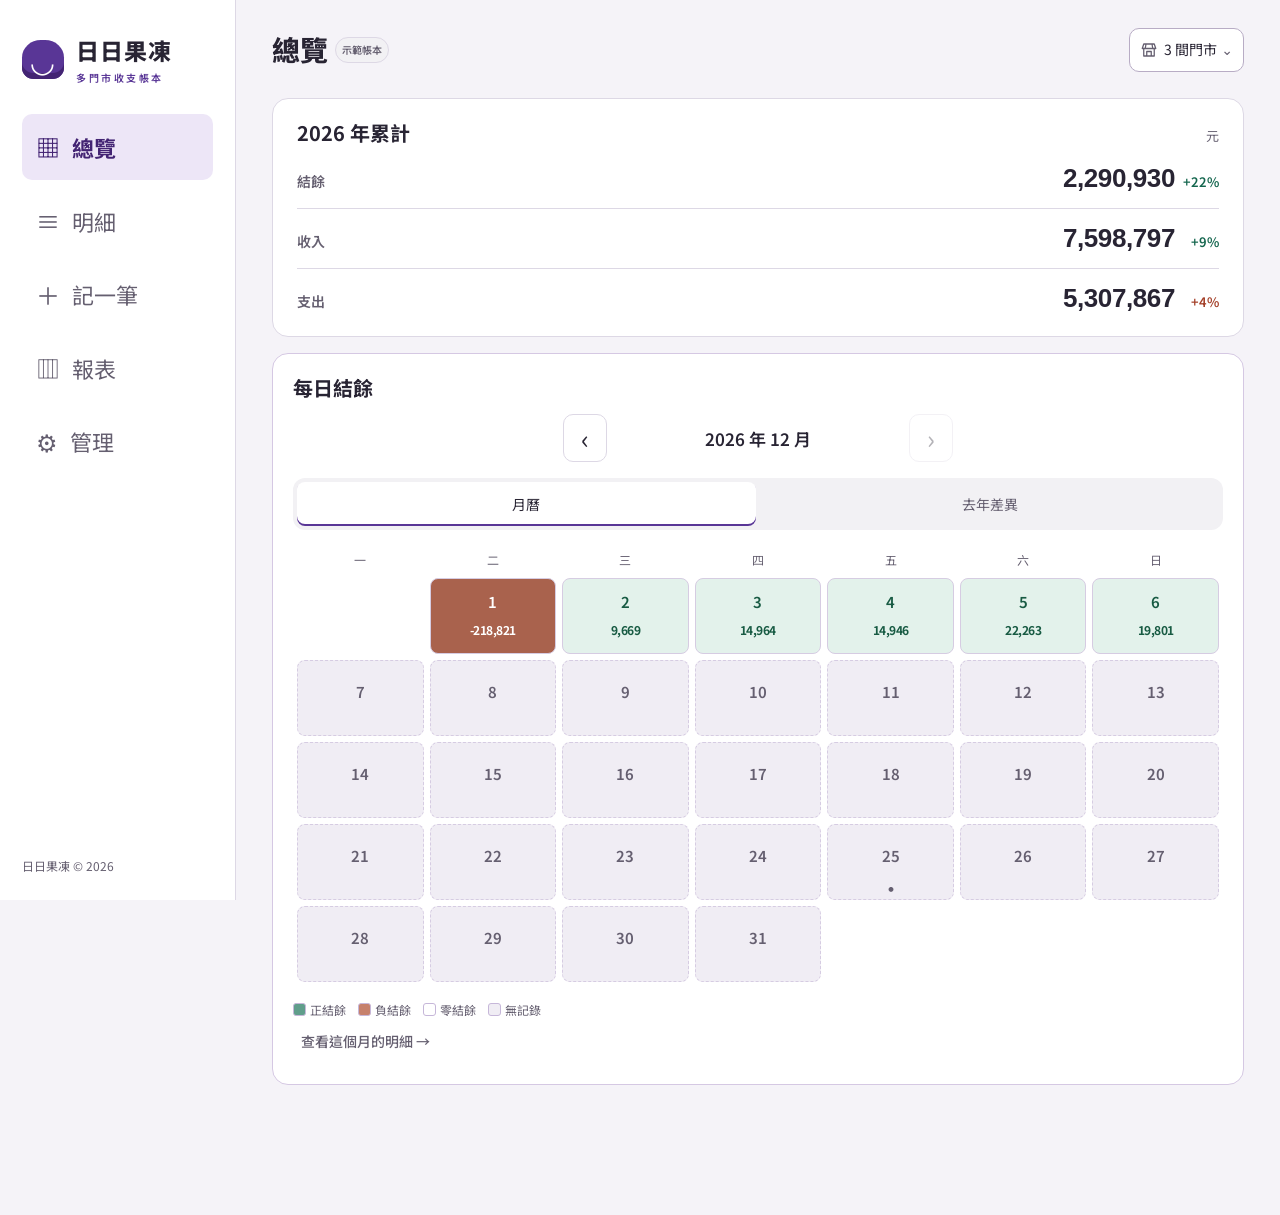
==== shop-ledger/index.html @ 4c071d2f "Deploy shop-ledger from 00a2753" ====
<!doctype html>
<html lang="zh-Hant">
<head>
  <meta charset="utf-8"><meta name="viewport" content="width=device-width,initial-scale=1,viewport-fit=cover">
  <meta name="color-scheme" content="only light">
  <meta name="theme-color" content="#f5f3f8"><meta name="referrer" content="no-referrer">
  <meta name="description" content="果凍店的每一天，都好好記下來。連接 Google 試算表，輕鬆管理營收與成本。">
  <link rel="manifest" href="./manifest.webmanifest">
  <link rel="apple-touch-icon" sizes="180x180" href="./icons/apple-touch-icon.png">
  <link rel="icon" type="image/png" sizes="192x192" href="./icons/icon-192.png">
  <meta name="mobile-web-app-capable" content="yes">
  <meta name="apple-mobile-web-app-capable" content="yes">
  <meta name="apple-mobile-web-app-title" content="日日果凍">
  <meta name="apple-mobile-web-app-status-bar-style" content="default">
  <link rel="stylesheet" href="pwa.css">
  <title>日日果凍 · 收支小帳本</title>
 <style id="initial-loading-style">
body.app-loading{overflow:hidden}
body.app-loading> :not(#initial-loading){pointer-events:none}
#initial-loading{position:fixed;inset:0;z-index:9999;display:grid;place-content:center;justify-items:center;gap:16px;padding:24px;background:rgb(40 36 51 / 22%);color:#282433;text-align:center;font:600 16px/1.6 system-ui,sans-serif;color-scheme:only light}
#initial-loading[hidden],#initial-loading [hidden]{display:none!important}
#loading-card{display:grid;justify-items:center;gap:14px;width:240px;max-width:calc(100vw - 48px);padding:24px;border:1px solid #ddd8e5;border-radius:18px;background:#fff;box-shadow:0 12px 36px #28243324;outline:none}
#initial-loading p{margin:0;max-width:22em}
#loading-spinner{width:40px;height:40px;border:4px solid #ddd8e5;border-top-color:#593696;border-radius:50%;animation:initial-loading-spin .8s linear infinite}
#loading-retry{display:grid;place-items:center;min-height:44px;padding:8px 24px;border:0;border-radius:12px;background:#593696;color:#fff;text-decoration:none;font:inherit}
#loading-retry:focus-visible{outline:3px solid #432473;outline-offset:4px}
@keyframes initial-loading-spin{to{transform:rotate(360deg)}}
@media(prefers-reduced-motion:reduce){#loading-spinner{animation:none}}
@media(forced-colors:active){#loading-spinner{border-color:GrayText;border-top-color:CanvasText}#loading-retry{border:1px solid ButtonText}}
</style>
<script id="initial-loading-bootstrap">
(() => {
  let finished = false, operation = false;
  const byId = id => document.getElementById(id);
  const lock = value => {
    document.body.classList.toggle('app-loading', value);
    document.querySelectorAll('[data-app-surface]').forEach(el => { el.inert = value; });
    if (value) byId('app-main').setAttribute('aria-busy', 'true');
    else byId('app-main').removeAttribute('aria-busy');
  };
  const fail = () => {
    if (finished) return;
    clearTimeout(timeout);
    byId('loading-spinner').hidden = true;
    byId('loading-message').textContent = '載入未完成，請檢查網路後重試。';
    byId('loading-retry').hidden = false;
    byId('loading-retry').focus({preventScroll:true});
  };
  const onError = event => {
    if (event.target?.id === 'app-script' || event instanceof ErrorEvent) fail();
  };
  const timeout = setTimeout(fail, 45000);
  window.addEventListener('error', onError, true);
  window.appLoading = {
    fail,
    ready() {
      finished = true;
      clearTimeout(timeout);
      window.removeEventListener('error', onError, true);
      lock(false);
      byId('initial-loading').hidden = true;
      document.querySelector('dialog[open]')?.querySelector('input,button')?.focus({preventScroll:true});
    },
    start(message) {
      // Initial sync already has its own overlay; it must remain until init completes.
      if (!finished) return () => {};
      if (operation) throw new Error('目前正在處理，請稍候。');
      operation = true;
      const previousFocus = document.activeElement;
      byId('loading-message').textContent = message;
      byId('loading-spinner').hidden = false;
      byId('loading-retry').hidden = true;
      byId('initial-loading').hidden = false;
      lock(true);
      byId('loading-card').focus({preventScroll:true});
      let ended = false;
      return () => {
        if (ended) return;
        ended = true;
        operation = false;
        byId('initial-loading').hidden = true;
        lock(false);
        if (previousFocus?.isConnected && !previousFocus.disabled) previousFocus.focus({preventScroll:true});
      };
    }
  };
})();
</script>
 <link rel="stylesheet" href="style.css"><link rel="stylesheet" href="mobile-app.css"><link rel="stylesheet" href="mobile-reports.css"><link rel="stylesheet" href="compact-reports.css"><script id="app-script" type="module" src="app.js"></script>
<link rel="stylesheet" href="chart-design.css"><link rel="stylesheet" href="store-picker.css"><link rel="stylesheet" href="management.css"><link rel="stylesheet" href="transactions.css"></head>
<body class="app-loading"><div id="initial-loading"><div id="loading-card" role="status" aria-live="polite" tabindex="-1"><span id="loading-spinner" aria-hidden="true"></span><p id="loading-message">正在載入帳本…</p><button type="button" id="loading-retry" onclick="location.reload()" hidden>重新載入</button><noscript><style>#loading-spinner,#loading-message{display:none}</style><p>請啟用 JavaScript 後重新載入。</p></noscript></div></div><aside class="sidebar" data-app-surface inert><a class="brand" href="#overview"><span class="jelly-logo" aria-hidden="true">◡</span><span>日日果凍<small>多門市收支帳本</small></span></a><nav aria-label="主要導覽"><a href="#overview" ><span aria-hidden="true">▦</span><span>總覽</span></a><a href="#transactions" ><span aria-hidden="true">≡</span><span>明細</span></a><a href="#entry-panel" class="entry-link"><span aria-hidden="true">＋</span><span>記一筆</span></a><a href="#annual" ><span aria-hidden="true">▥</span><span>報表</span></a><a href="#management" ><span aria-hidden="true">⚙</span><span>管理</span></a></nav><div class="sidebar-bottom">日日果凍 © <span id="year"></span></div></aside><div class="page" data-app-surface inert><header class="app-header"><div><h1 id="page-title" tabindex="-1">總覽</h1></div><div id="overview-store-slot" hidden></div><span id="mode-badge" class="badge" role="status" aria-live="polite">示範模式</span></header><main id="app-main" aria-busy="true"><div id="scope-anchor" hidden></div><section class="scope-panel" id="scope-panel"><div class="controls"><span id="store-picker-anchor" hidden></span><div class="store-picker-field"><span class="scope-field-label">查看門市</span><button type="button" id="store-scope" aria-label="查看門市" aria-haspopup="dialog" aria-controls="store-scope-dialog" aria-expanded="false">選擇門市</button></div><label><span class="scope-field-label">統計期間</span><select id="range-preset" aria-label="統計期間"><option value="today">今日</option><option value="week">近 7 天</option><option value="month" selected>本月</option><option value="year">今年</option><option value="custom">自訂日期</option></select></label></div><details id="range-details"><summary id="range-context"></summary><div class="controls"><label>開始日<input type="date" id="range-start"></label><label>結束日<input type="date" id="range-end"></label><button type="button" id="range-apply" class="button small">套用日期</button></div></details><p id="compact-range-context" class="compact-range-context" hidden></p><p id="scope-period-context" class="scope-period-context" hidden></p><p id="range-error" class="form-error" role="alert" hidden></p></section><p id="app-status" class="app-status" role="status"></p><section id="overview" data-page><section class="stats overview-summary" aria-labelledby="overview-year-title"><header class="overview-summary-heading"><h2 id="overview-year-title">今年累計</h2><span>元</span></header><article class="stat-card balance"><div class="stat-label">結餘</div><div class="overview-value-row"><div class="stat-value" id="balance-value">0</div><span id="balance-change" class="comparison-change neutral">—</span></div></article><article class="stat-card income"><div class="stat-label">收入</div><div class="overview-value-row"><div class="stat-value" id="income-value">0</div><span id="income-change" class="comparison-change neutral">—</span></div></article><article class="stat-card expense"><div class="stat-label">支出</div><div class="overview-value-row"><div class="stat-value" id="expense-value">0</div><span id="expense-change" class="comparison-change neutral">—</span></div></article></section><section id="calendar-panel" class="panel" aria-labelledby="calendar-title"><div class="calendar-heading"><h2 id="calendar-title">每日結餘</h2><button type="button" id="calendar-today" class="text-button" hidden>回本月</button></div><div class="calendar-month-nav" role="group" aria-label="切換月份"><button type="button" id="calendar-prev" aria-label="上一個月">‹</button><strong id="calendar-month" aria-live="polite"></strong><button type="button" id="calendar-next" aria-label="下一個月">›</button></div><div class="segmented" id="calendar-view"><button type="button" data-calendar="calendar" aria-pressed="true">月曆</button><button type="button" data-calendar="comparison" aria-pressed="false">去年差異</button></div><div class="calendar-scroll" tabindex="0" role="region" aria-label="每日結餘月曆"><div class="calendar-weekdays" aria-hidden="true"><span>一</span><span>二</span><span>三</span><span>四</span><span>五</span><span>六</span><span>日</span></div><div id="revenue-calendar" class="revenue-calendar" aria-label="每日結餘日曆"></div></div><div id="calendar-balance-legend" class="heatmap-legend balance-legend" aria-label="結餘顏色說明"><span><i class="balance-positive-3"></i>正結餘</span><span><i class="balance-negative-3"></i>負結餘</span><span><i class="balance-zero"></i>零結餘</span><span><i class="balance-missing"></i>無記錄</span></div><div id="calendar-comparison-legend" class="calendar-comparison-legend" hidden><span>結餘差額（元）</span><span class="comparison-change favorable">＋增加</span><span class="comparison-change unfavorable">−減少</span><span>0 持平</span></div><p id="calendar-availability" class="muted" hidden></p><div id="revenue-day-detail" class="revenue-day-detail" aria-live="polite"></div><button id="calendar-records" type="button" class="text-button">查看這個月的明細 →</button></section></section><section id="transactions" data-page hidden><section class="panel transactions-panel"><h2 class="sr-only">收支明細 <span id="row-count" class="count-badge">0</span></h2><div class="filters"><label><span class="sr-only">篩選分類</span><select id="filter-category" aria-label="篩選分類"></select></label><select id="filter-type" aria-label="篩選收支類型"><option value="all">全部類型</option><option value="income">收入</option><option value="expense">支出</option></select><label class="search-box"><span aria-hidden="true">⌕</span><input id="filter-search" placeholder="搜尋門市、分類、備註" aria-label="搜尋門市、分類、備註"></label><button type="button" id="clear-filters" class="text-button" aria-label="清除明細篩選" hidden>清除</button></div><div id="records-start"></div><div class="table-footer"><span id="table-summary"></span><div class="pagination"><button id="prev-page" aria-label="上一頁">←</button><span id="page-label">1 / 1</span><button id="next-page" aria-label="下一頁">→</button></div></div><div class="table-scroll"><table aria-label="收支明細"><thead><tr><th scope="col">日期 / 門市</th><th scope="col">分類 / 備註</th><th scope="col">類型</th><th scope="col" class="amount-cell">金額</th><th scope="col"><span class="sr-only">操作</span></th></tr></thead><tbody id="records-body"></tbody></table></div></section></section><section id="entry-panel" data-page hidden><section class="panel entry-panel"><div class="panel-heading"><div><h2 id="entry-title">記下一筆 <span class="purple-text">＋</span></h2></div></div><form id="entry-form"><div class="entry-type" aria-label="收支類型"><button type="button" data-type="income" class="selected"><span class="entry-type-icon" aria-hidden="true">↙</span> 收入</button><button type="button" data-type="expense"><span class="entry-type-icon" aria-hidden="true">↗</span> 支出</button></div><label class="field">金額 <span class="required">*</span><div class="amount-input"><span>NT$</span><input type="number" id="entry-amount" min="0.01" max="999999999" step="0.01" inputmode="decimal" placeholder="0" required></div></label><label class="field store-field">門市 <span class="required">*</span><select id="entry-store" required></select><a href="#management" class="inline-link">管理門市</a></label><label class="field">日期<input type="date" id="entry-date" aria-describedby="entry-date-note" required><small id="entry-date-note" hidden></small></label><label class="field">分類<select id="entry-category" required></select></label><label class="field">備註 <small>選填</small><textarea id="entry-note" maxlength="300" placeholder="收款方式、採購內容" rows="2"></textarea></label><p id="save-error" class="form-error" role="alert" hidden></p><button type="submit" class="button save-button" id="save-button">儲存記錄</button><button type="button" id="cancel-edit" class="text-button cancel-edit" hidden>取消修改</button><p class="save-hint" id="save-hint">示範模式 · 僅儲存在此瀏覽器</p></form></section></section><section id="annual" data-page hidden>
<section id="report-menu" aria-labelledby="report-menu-title">
<h2 id="report-menu-title" class="sr-only" tabindex="-1">選擇報表</h2>

<div id="report-picker" class="report-picker">
<button type="button" data-report-view="rhythm"><span class="report-menu-icon" aria-hidden="true">▥</span><span><strong>收支統計</strong><small>比較每月收入、支出與結餘</small></span><span aria-hidden="true">→</span></button>
<button type="button" data-report-view="stores"><span class="report-menu-icon" aria-hidden="true">⌂</span><span><strong>門市比較</strong><small>各店收入、支出與結餘，一起看</small></span><span aria-hidden="true">→</span></button>
<button type="button" data-report-view="categories"><span class="report-menu-icon" aria-hidden="true">◔</span><span><strong>分類分析</strong><small>各分類金額與占比</small></span><span aria-hidden="true">→</span></button>
</div><a class="report-calendar-link" href="#overview">查看每日結餘月曆 <span aria-hidden="true">→</span></a>
</section>
<div id="report-workspace" hidden>
<header class="report-detail-header"><button type="button" id="report-back" class="text-button" aria-label="回到所有報表">← 所有報表</button><h2 id="report-title" class="sr-only" tabindex="-1">收支統計</h2></header>
<div id="monthly-quick-filters" class="monthly-quick-filters" role="group" aria-label="門市與統計年份" hidden></div>
<div id="annual-quick-filters" class="monthly-quick-filters annual-quick-filters" role="group" aria-label="報表篩選" hidden></div>
<details id="report-filters" class="report-filters"><summary><span>查看範圍<strong id="report-filter-label"></strong></span><span class="filter-adjust">調整⌄</span></summary><div id="report-filter-slot"></div><div id="monthly-year-settings" class="controls" hidden><label><span class="scope-field-label">統計年份</span><select id="monthly-year" aria-label="統計年份"></select></label></div><p id="report-store-note" class="report-help" hidden>門市比較沿用勾選範圍；預設不選取排除門市。</p></details>
<section class="panel reports-panel">
<p id="report-context" class="sr-only" aria-live="polite"></p>
<section id="report-rhythm" aria-labelledby="report-title"><div class="report-inner"><div id="total-view" class="segmented"><button type="button" data-chart-mode="amount" aria-pressed="true">金額走勢</button><button type="button" data-chart-mode="yoy" aria-pressed="false">近三年</button></div><div id="total-monthly"><p id="monthly-period-note" class="sr-only"></p><div id="monthly-chart"></div></div></div></section>
<section id="report-years" aria-labelledby="comparison-title" hidden><h3 id="comparison-title" class="report-section-title">期間對照</h3><div id="period-comparison"><p id="period-custom-notice" class="period-custom-notice" hidden></p><div id="period-chart"></div></div></section>
<section id="report-categories" aria-labelledby="report-title" hidden><div class="report-inner"><div id="category-view" class="segmented"><button type="button" data-category-view="current" aria-pressed="true">本期分類</button><button type="button" data-category-view="yoy" aria-pressed="false">與去年同期</button></div><p id="category-comparison-notice" class="period-custom-notice" hidden></p><div id="category-overview" class="category-overview"></div></div></section>
<section id="report-stores" aria-labelledby="report-title" hidden><div class="segmented" id="store-view"><button type="button" data-store-view="current" aria-pressed="false">本期收支</button><button type="button" data-store-view="yoy" aria-pressed="true">與去年同期</button></div><div id="store-period-comparison"></div><div id="store-comparison"><div id="store-ranking"></div></div></section>
</section></div></section>
<section id="management" data-page hidden>
<section class="panel management-panel"><div class="panel-heading"><h2 class="sr-only">門市與分類</h2></div><p id="catalog-status" class="report-help"></p><div class="catalog-toolbar"><div class="segmented" id="management-tabs"><button data-manage="stores" type="button" aria-pressed="true">門市</button><button data-manage="categories" type="button" aria-pressed="false">分類</button></div></div><form id="catalog-add" class="controls"><label id="catalog-type-field" hidden>類型<select id="catalog-type"><option value="expense">支出</option><option value="income">收入</option></select></label><label>名稱<input id="catalog-name" maxlength="40" required placeholder="例如：台南店"></label><button class="button small" id="catalog-add-button">新增門市</button></form><p id="catalog-error" class="form-error" role="alert" hidden></p><div id="catalog-list"></div></section><section class="panel management-panel sync-panel" aria-labelledby="sync-title">
<h2 id="sync-title">帳本與同步</h2><p id="sync-label"></p><p id="refresh-error" class="form-error" role="alert" hidden></p>
<div class="sync-actions"><button id="refresh-button" class="button" aria-label="重新整理帳本">重新整理</button><button class="button secondary settings-trigger" aria-label="試算表連接設定">連接設定</button></div>
<div class="sync-tools"><a id="sheet-link" class="sync-tool" target="_blank" rel="noopener noreferrer" hidden><span>開啟 Google 試算表</span><span aria-hidden="true">↗</span></a><button id="pwa-install" type="button" class="sync-tool pwa-install">加入手機主畫面</button></div>
</section></section></main></div><dialog id="store-scope-dialog" data-app-surface inert aria-labelledby="store-scope-title"><header class="store-picker-heading"><h2 id="store-scope-title">查看門市</h2><button type="button" class="store-picker-close" id="store-scope-cancel" autofocus>取消</button></header><div class="store-picker-tools"><button type="button" id="store-scope-all">全選</button><button type="button" id="store-scope-default">恢復預設</button></div><div id="store-scope-list" role="group" aria-label="勾選要合併查看的門市"></div><footer class="store-picker-footer"><p id="store-scope-error" role="status" hidden>請至少選擇一項。</p><button type="button" id="store-scope-apply">套用</button></footer></dialog><dialog id="pwa-dialog" aria-labelledby="pwa-title" aria-describedby="pwa-status"><h2 id="pwa-title">加入手機主畫面</h2><p id="pwa-status" class="muted"></p><form method="dialog" class="dialog-buttons"><button id="pwa-close" class="button" autofocus>知道了</button></form></dialog>
<dialog id="settings-dialog" data-app-surface inert><div class="dialog-heading"><div><h2>連接你的 Google 試算表</h2></div><button class="icon-button" id="close-settings" aria-label="關閉設定">×</button></div><form id="settings-form"><details class="pwa-import"><summary>已有記帳分享連結？</summary><label class="field" for="settings-share-link">貼上原記帳分享連結<textarea id="settings-share-link" rows="3" autocomplete="off" autocapitalize="off" spellcheck="false" placeholder="https://…/?sheet=…&amp;api=…"></textarea></label><button type="button" id="settings-import-link" class="button secondary">帶入連接設定</button><p class="muted">帶入後按「連接並載入帳本」。連結只在此裝置解析。</p></details><label class="field">① 貼上試算表網址或 ID<input id="settings-sheet" placeholder="https://docs.google.com/spreadsheets/d/…/edit" required autocomplete="off"></label><details class="setup-guide"><summary>第一次使用？展開 3 步驟設定教學</summary><ol><li>先填上方試算表網址，按「下載連接程式」。程式會綁定這一份表格，並產生專用連接密碼。<button type="button" id="download-script" class="button secondary small">↓ 下載連接程式 Code.gs</button></li><li>在試算表開啟「擴充功能 → Apps Script」，用下載的程式取代原有內容並儲存。程式只讀近三年「收支明細_YYYY」分頁（例如收支明細_2026），每頁八欄：記錄ID、日期、類型、分類、金額、備註、更新時間、門市。舊帳請自行整理；不讀取或搬移原「收支明細」。載入帳本時會自動建立缺少的近三年年度空表，已有不同欄位時停止操作以保護資料。</li><li>按「部署 → 新增部署 → 網頁應用程式」。執行身分選「我」，誰可以存取選「所有人」，由擁有者完成一次授權，再把結尾為 <code>/exec</code> 的網址貼到下方。</li></ol><p>不需把整份試算表公開。持有網站連接設定的人可讀寫帳本，請只分享給可信任的人。若帳號無法選擇「所有人」，需由 Workspace 管理員允許匿名部署。</p></details><label class="field">② Apps Script 部署 ID 或網址<input id="settings-api" type="text" placeholder="AKfy… 或完整的 /exec 部署網址" required autocomplete="off" spellcheck="false" autocapitalize="off"></label><label class="field">③ 連接密碼<div class="password-row"><input id="settings-key" type="password" placeholder="下載連接程式時會自動填入" required autocomplete="off"><button type="button" class="text-button" id="toggle-key">顯示</button></div><small>連接密碼保存在此瀏覽器，分享連結時放於 # 後方。</small></label><p id="settings-error" class="form-error" role="alert" hidden></p><div class="dialog-buttons"><button type="button" id="demo-button" class="button secondary">使用示範帳本</button><button type="submit" id="connect-button" class="button">連接並載入帳本 →</button></div><div id="connected-tools" hidden><button type="button" id="copy-link" class="button secondary">複製記帳分享連結</button><p class="muted">新裝置開啟即可連接。持有連結的人可讀寫帳本，請只分享給可信任的人。</p><p id="share-local-note" class="muted" hidden>目前使用本機網址，其他裝置無法開啟。請在已部署的公開網站連接帳本，再複製分享連結。</p><div id="share-result" hidden><p id="share-status" class="muted" role="status"></p><label class="field" for="share-url">記帳分享網址<textarea id="share-url" rows="3" readonly spellcheck="false" autocomplete="off" autocapitalize="off" aria-describedby="share-status"></textarea></label></div></div></form></dialog>
<dialog id="delete-dialog" data-app-surface inert><h2>刪除這筆記錄？</h2><p id="delete-description"></p><p class="muted">刪除後會更新帳本與統計，這個動作無法復原。</p><p id="delete-error" class="form-error" role="alert" hidden></p><div class="dialog-buttons"><button id="cancel-delete" class="button secondary">保留記錄</button><button id="confirm-delete" class="button danger">確認刪除</button></div></dialog>
<dialog id="catalog-dialog" data-app-surface inert><h2>修改名稱</h2><form id="catalog-edit-form"><label class="field">名稱<input id="catalog-edit-name" required maxlength="40"></label><p class="report-help">歷史帳目會顯示新名稱，原始記錄仍保留。</p><p id="catalog-edit-error" class="form-error" role="alert" hidden></p><div class="dialog-buttons"><button type="button" id="catalog-edit-cancel" class="button secondary">取消</button><button id="catalog-edit-save" class="button">儲存名稱</button></div></form></dialog><nav data-app-surface inert class="mobile-nav" aria-label="手機主要導覽"><a href="#overview" ><span aria-hidden="true">▦</span><span>總覽</span></a><a href="#transactions" ><span aria-hidden="true">≡</span><span>明細</span></a><a href="#entry-panel" class="entry-link"><span aria-hidden="true">＋</span><span>記一筆</span></a><a href="#annual" ><span aria-hidden="true">▥</span><span>報表</span></a><a href="#management" ><span aria-hidden="true">⚙</span><span>管理</span></a></nav><div id="toast" class="toast" role="status" hidden></div></body></html>
---- shop-ledger/pwa.css ----
/* A single secondary action; browser-specific help appears only after a click. */
.pwa-install{margin-top:12px;min-height:48px;max-width:100%;white-space:normal}
#pwa-dialog{max-width:420px}
#pwa-dialog h2{font-size:21px;margin:0 0 12px}
#pwa-dialog .dialog-buttons{justify-content:flex-end;margin-top:20px}
.pwa-import{margin-bottom:18px}
.pwa-import summary{min-height:44px;align-content:center;cursor:pointer;color:var(--purple-dark)}
.pwa-import textarea{width:100%;min-height:96px;font-size:16px;overflow-wrap:anywhere}
@media(display-mode:standalone){.app-header{padding-top:calc(20px + env(safe-area-inset-top))}#app-main{padding-bottom:calc(110px + env(safe-area-inset-bottom))}.save-button{bottom:calc(92px + env(safe-area-inset-bottom))}}
---- shop-ledger/style.css ----
@import url('https://fonts.googleapis.com/css2?family=Noto+Sans+TC:wght@400;500;600;700;800&display=swap');

:root{color-scheme:only light;--purple:#593696;--purple-dark:#432473;--ink:#282433;--muted:#655f70;--line:#ddd8e5;--green:#14664e;--peach:#a44029;--background:#f4f2f7;--radius:20px}
*{box-sizing:border-box}html{scroll-behavior:smooth;scroll-padding-top:24px}
body{margin:0;background:var(--background);color:var(--ink);font:16px/1.65 'Noto Sans TC',system-ui,sans-serif;-webkit-text-size-adjust:100%}
button,input,select,textarea{font:inherit}button,a,input,select,textarea{-webkit-tap-highlight-color:transparent}button,a{touch-action:manipulation}button{cursor:pointer;transition:background .18s}button:disabled{cursor:default;opacity:.55}a{color:inherit;text-decoration:none}
button:focus-visible,a:focus-visible,summary:focus-visible{outline:3px solid var(--purple);outline-offset:4px}input:focus,select:focus,textarea:focus{outline:2px solid var(--purple);outline-offset:2px}
button svg,a svg{width:22px;height:22px;flex-shrink:0}button,.button,.text-button,.icon-button,.row-action{min-height:44px}[hidden]{display:none!important}
.sr-only{position:absolute;width:1px;height:1px;overflow:hidden;clip:rect(0,0,0,0);white-space:nowrap}

/* Desktop navigation, with the same destinations in the mobile bottom bar. */
.sidebar{position:fixed;width:236px;inset:0 auto 0 0;background:#fff;border-right:1px solid var(--line);padding:32px 22px 24px;display:flex;flex-direction:column;z-index:10}
.brand{display:flex;align-items:center;gap:12px;font-size:23px;font-weight:800;letter-spacing:1px}.brand small{display:block;font-size:10px;letter-spacing:2.5px;color:var(--purple);font-weight:600}
.jelly-logo{background:var(--purple);color:#fff;border-radius:45% 45% 28% 28%;width:42px;height:39px;display:grid;place-items:center;font-size:29px;line-height:1;box-shadow:inset 0 -6px 0 #432473}
.shop-label{display:flex;align-items:center;gap:10px;background:#f6f3fa;border-radius:12px;padding:14px 10px;margin-top:32px;font-size:14px;font-weight:600}.shop-label small{display:block;font-size:12px;font-weight:400;color:var(--muted)}
.shop-avatar{display:grid;place-items:center;border-radius:10px;background:#e8dff4;color:var(--purple);width:36px;height:38px;flex-shrink:0}.nav-label{font-size:12px;color:var(--muted);margin:28px 12px 12px;letter-spacing:2px}
.sidebar nav{display:grid;gap:8px}.sidebar nav a,.sidebar nav button{display:flex;align-items:center;gap:12px;padding:13px 14px;font-size:15px;color:var(--muted);border:0;background:none;text-align:left;border-radius:10px}.sidebar nav span{display:flex;font-size:22px}
.sidebar nav .active{background:#ede6f7;color:var(--purple-dark);font-weight:700}.sidebar nav a:hover,.sidebar nav button:hover{background:#f0ebf7}
.sidebar-note{background:#f4f0e6;margin:36px 0 24px;padding:20px 16px;border-radius:14px;color:#68583d}.sidebar-note p{font-size:16px;margin:10px 0}.sidebar-note small{font-size:12px}.note-flower{font-size:32px;color:#8c6b32;line-height:1}
.sidebar-bottom{margin-top:auto;color:var(--muted);font-size:12px}.sidebar-bottom small{display:block;margin:10px 0 0 14px;font-size:11px}.live-dot{display:inline-block;width:7px;height:7px;background:var(--green);border-radius:50%;margin-right:7px;flex-shrink:0}
.page{margin-left:236px}.topbar{min-height:72px;background:#fff;border-bottom:1px solid var(--line);padding:12px 36px;display:flex;align-items:center;justify-content:space-between;gap:12px;font-size:14px;color:var(--muted)}.topbar strong{font-weight:600;color:var(--ink)}.breadcrumb{margin:0 12px}
.top-actions{display:flex;gap:14px;align-items:center}.badge{background:#fff2d8;color:#755015;border:1px solid #dcc28d;border-radius:20px;padding:4px 12px;font-size:12px;font-weight:600;white-space:nowrap}.badge.connected{background:#e9f5ee;color:var(--green);border-color:#a8c9b7}
.icon-button{display:grid;place-items:center;min-width:44px;background:none;border:0;border-radius:10px;font-size:26px;color:var(--muted);line-height:1;padding:8px}.icon-button:hover{background:#eee8f6}.profile{display:grid;place-items:center;width:34px;height:34px;background:#e9e1f3;border-radius:50%;color:var(--purple);font-size:14px;font-weight:600}
main{max-width:1530px;padding:32px 36px 0;margin:auto}.page-heading{display:flex;justify-content:space-between;align-items:center;gap:20px;margin-bottom:26px}.eyebrow{font-size:11px;font-weight:700;letter-spacing:2px;color:var(--purple);margin:0 0 8px}
h1{font-size:clamp(25px,2.4vw,32px);letter-spacing:-.5px;margin:0 0 6px;line-height:1.4;font-weight:800}.heading-spark{color:#977030;font-size:29px;margin-left:5px}.subheading{font-size:15px;color:var(--muted);margin:0}.today-pill{display:flex;gap:8px;align-items:center;font-size:14px;color:var(--muted);white-space:nowrap}
.connection-banner{display:flex;gap:14px;align-items:center;border:1px solid #d4c6e7;background:#eee7f8;border-radius:14px;padding:16px 20px;margin-bottom:28px}.banner-icon{display:grid;place-items:center;width:38px;height:38px;color:var(--purple);background:#e0d3f1;border-radius:12px;flex-shrink:0;font-size:24px}
.connection-banner strong{font-size:15px;font-weight:700;color:var(--purple-dark)}.connection-banner p{font-size:13px;color:#5c4b71;margin:4px 0 0}.connection-banner .button{margin-left:auto;white-space:nowrap;flex-shrink:0}
.button{background:var(--purple);color:#fff;border:1px solid transparent;border-radius:12px;font-size:16px;font-weight:600;padding:12px 20px;display:inline-flex;align-items:center;justify-content:center;gap:10px}.button:hover{background:var(--purple-dark)}.button.small{font-size:14px;padding:9px 14px}.button.secondary{background:#fff;border-color:#b5a6c9;color:var(--purple-dark)}.button.secondary:hover{background:#f0ebf7}
.section-heading{display:flex;justify-content:space-between;align-items:center;gap:12px;margin-bottom:16px}h2{font-size:19px;font-weight:700;margin:0;line-height:1.5}.section-caption{font-size:13px;color:var(--muted);font-weight:400;margin-left:12px}
.period-toggle{display:flex;border:1px solid #cdc4d9;border-radius:12px;padding:3px;background:#e9e4ef;gap:3px}.period-toggle button{border:0;background:none;color:#62556f;padding:7px 17px;border-radius:8px;font-size:14px;min-height:38px}.period-toggle .selected{background:#fff;color:var(--purple-dark);font-weight:700;box-shadow:0 1px 4px #32204316}

/* Numbers have a clear hierarchy and explicit income / expense labels. */
.stats{display:grid;grid-template-columns:repeat(3,minmax(0,1fr));gap:18px;margin-bottom:26px}.stat-card{position:relative;overflow:hidden;padding:22px;background:#fff;border:1px solid var(--line);border-radius:var(--radius);min-width:0}
.stat-label{display:flex;align-items:center;justify-content:space-between;gap:8px;font-size:15px;font-weight:600}.stat-icon{display:grid;place-items:center;width:32px;height:32px;border-radius:10px;font-size:22px;background:#e9f3ed;color:var(--green)}
.stat-value{font-size:clamp(25px,2.5vw,36px);font-weight:800;line-height:1.3;letter-spacing:-1px;margin:15px 0 12px;font-variant-numeric:tabular-nums;overflow-wrap:anywhere}.currency{font-size:13px;letter-spacing:0;font-weight:600}.stat-card p{font-size:13px;color:var(--muted);margin:0;position:relative;z-index:1}
.stat-dot{display:inline-block;width:6px;height:6px;border-radius:50%;background:currentColor;margin-right:6px}.income .stat-value,.income .stat-label,.income .stat-dot{color:var(--green)}.expense .stat-value,.expense .stat-label,.expense .stat-dot{color:var(--peach)}.expense .stat-icon{background:#fbede7;color:var(--peach)}
.balance{background:var(--purple-dark);border-color:var(--purple-dark);color:#fff}.balance .stat-label,.balance .stat-value{color:#fff}.balance .stat-icon{background:#ffffff1f;color:#fff}.balance p{color:#eee5fc}.card-deco{display:none}.balance-orbit{position:absolute;width:160px;height:160px;border:1px solid #ffffff15;border-radius:50%;right:-80px;bottom:-70px;box-shadow:0 0 0 22px #ffffff06,0 0 0 45px #ffffff04;pointer-events:none}
.workspace-grid{display:grid;grid-template-columns:minmax(0,1fr) 340px;gap:24px;align-items:start}.left-column{display:grid;grid-template-columns:minmax(0,1fr);gap:24px;min-width:0}.right-column,.panel,.field{min-width:0}.panel{border:1px solid var(--line);border-radius:var(--radius);background:#fff;overflow:hidden}
.panel-heading{display:flex;justify-content:space-between;align-items:flex-start;gap:10px;padding:23px 24px 0}.panel-heading p{margin:5px 0 0;font-size:13px;color:var(--muted)}.panel-heading select{border:1px solid #cbc3d5;border-radius:8px;background:#fff;padding:8px;font-size:13px;min-height:44px;max-width:45%;color:var(--ink)}
.chart-legend{display:flex;gap:18px;margin:24px 24px 12px;font-size:13px;color:var(--muted);align-items:center}.chart-legend span{display:flex;align-items:center;gap:6px}.chart-legend small{margin-left:auto;font-size:12px}.legend-dot{display:inline-block;width:9px;height:9px;border-radius:50%}.legend-dot.green{background:var(--green)}.legend-dot.peach{background:var(--peach)}
.trend-chart{padding:0 16px}.trend-chart svg{width:100%;display:block}.chart-foot{display:flex;align-items:baseline;gap:8px;border-top:1px solid var(--line);padding:14px 24px;font-size:13px;color:var(--muted);background:#fbfafc}.tiny-star,.purple-text{color:var(--purple)}
.entry-panel{border-top:4px solid var(--purple)}#entry-form{padding:0 24px 22px}.entry-type{display:flex;gap:5px;padding:4px;background:#f2f1f4;border-radius:12px;margin:20px 0}.entry-type button{flex:1;border:0;border-bottom:2px solid transparent;background:none;border-radius:9px;color:var(--muted);font-size:14px;padding:10px 4px;min-height:46px}.entry-type .selected{background:#fff;color:var(--ink);border-bottom-color:var(--purple);font-weight:700}
.field{display:block;margin:16px 0;font-size:15px;font-weight:600;color:var(--ink)}.field>input,.field>select,.field>textarea,.password-row input{display:block;width:100%;min-width:0;background:#fff;border:1px solid #bdb4c9;border-radius:10px;color:var(--ink);font-size:16px;padding:12px;margin-top:8px;min-height:50px}
.field textarea{resize:vertical;min-height:88px;line-height:1.65}input::placeholder,textarea::placeholder{color:#797080;opacity:1}.field small{font-weight:400;font-size:13px;color:var(--muted);margin-left:6px}.field>small{display:block;margin:7px 0 0;line-height:1.7}.required{color:var(--peach)}
.amount-input{display:flex;border:1px solid #a696ba;background:#faf8fd;border-radius:12px;margin-top:8px;align-items:center;gap:12px;padding:14px;min-height:72px}.amount-input:focus-within{outline:2px solid var(--purple);outline-offset:2px}.amount-input span{font-size:15px;color:var(--purple);font-weight:700}.amount-input input{width:100%;min-width:0;border:0;background:transparent;font-size:32px;color:var(--purple-dark);outline:none;font-weight:700;line-height:1.3}.amount-input input:focus{outline:none}
.save-button{width:100%;margin-top:6px;min-height:54px}.save-hint{font-size:13px;color:var(--muted);text-align:center;margin:12px 0 0}.cancel-edit{display:block;margin:8px auto 0}
.little-note{display:flex;align-items:center;gap:14px;margin:20px 0;padding:20px;border-radius:16px;background:#ebe5f3}.little-note>span{color:var(--purple);font-size:40px;line-height:1}.little-note strong{font-size:14px;color:var(--purple-dark)}.little-note p{font-size:13px;color:#655574;line-height:1.8;margin:5px 0 0}
.sync-info{display:flex;justify-content:center;align-items:center;gap:2px;color:var(--muted);font-size:13px;flex-wrap:wrap}.sync-info button{border:0;background:none;font-size:24px;color:var(--purple);margin-left:4px;min-width:44px}.sheet-link{display:block;text-align:center;font-size:14px;color:var(--purple);margin:12px 0;text-decoration:underline;padding:8px}
.count-badge{display:inline-block;background:#eee7f7;font-size:13px;color:var(--purple-dark);padding:1px 9px;border-radius:8px;margin-left:6px;vertical-align:2px}.text-button{display:inline-flex;align-items:center;justify-content:center;background:none;border:0;color:var(--purple);font-size:14px;padding:8px;font-weight:500}.text-button:hover{background:#eee8f6;border-radius:8px}
.filters{display:flex;align-items:center;gap:8px;padding:20px 24px;flex-wrap:wrap}.filters input,.filters select{border:1px solid #c7bdd2;border-radius:9px;background:#fff;color:var(--ink);font-size:14px;padding:10px;min-width:0;min-height:46px;max-width:100%}.filters>label:first-child{min-width:0}
.search-box{display:flex;align-items:center;border:1px solid #c7bdd2;padding-left:12px;border-radius:9px;flex:1;min-width:160px}.search-box>span{color:var(--muted);font-size:22px}.search-box input{border:0;min-width:0;width:100%;background:none}
.table-scroll{overflow-x:auto}table{width:100%;border-collapse:collapse;font-size:14px}th{background:#f5f2f8;font-weight:600;color:var(--muted);font-size:12px;text-align:left;padding:12px 8px;border-block:1px solid var(--line);white-space:nowrap}th:first-child,td:first-child{padding-left:24px}td{border-bottom:1px solid #e9e4ef;padding:14px 8px;color:var(--muted)}td:last-child{padding-right:16px;white-space:nowrap}
.category-cell{display:flex;gap:10px;align-items:center;min-width:0}.category-symbol{display:grid;place-items:center;width:34px;height:34px;border-radius:10px;flex-shrink:0;font-size:18px;color:var(--peach);background:#faede8}.category-symbol.income-symbol{color:var(--green);background:#eaf4ee}
.category-name{color:var(--ink);font-size:14px;font-weight:600;min-width:0}.category-note{display:block;max-width:160px;overflow:hidden;text-overflow:ellipsis;white-space:nowrap;font-size:12px;font-weight:400;color:var(--muted);margin-top:3px}.type-tag{font-size:12px;color:var(--green);background:#e9f4ed;padding:4px 7px;border-radius:6px;white-space:nowrap}.type-tag.expense-tag{color:var(--peach);background:#faede8}
.amount-cell{text-align:right;font-variant-numeric:tabular-nums;overflow-wrap:anywhere}.income-amount{color:var(--green);font-weight:700}.expense-amount{color:var(--peach);font-weight:700}.row-action{border:0;background:none;color:var(--purple);padding:8px;font-size:18px;min-width:44px;border-radius:8px}.row-action:hover{background:#eee8f6}.row-action[data-delete]{color:var(--peach)}
.table-footer{display:flex;justify-content:space-between;align-items:center;padding:16px 24px;font-size:13px;color:var(--muted);gap:10px}.pagination{display:flex;align-items:center;gap:12px}.pagination button{border:1px solid #c9bed5;background:#fff;border-radius:9px;color:var(--purple);padding:6px 12px;min-width:44px}.pagination button:disabled{opacity:.4}.empty-cell{text-align:center;padding:36px 20px!important;color:var(--muted);line-height:2}
.page-footer{display:flex;justify-content:space-between;gap:16px;padding:28px 0;color:var(--muted);font-size:12px}.footer-dot{margin:0 6px}.mobile-nav{display:none}

/* Settings and feedback share the same contrast and touch target rules. */
dialog{border:1px solid #c7bbd5;border-radius:24px;max-width:640px;width:calc(100% - 32px);padding:28px;box-shadow:0 24px 100px #30213a33;max-height:90dvh;overflow:auto;color:var(--ink);overscroll-behavior:contain}dialog::backdrop{background:#20162d99;backdrop-filter:blur(4px)}
.dialog-heading{display:flex;justify-content:space-between;align-items:flex-start;gap:12px}.dialog-heading h2{font-size:23px}.dialog-intro{font-size:15px;color:var(--muted);line-height:1.8}
.setup-guide{background:#f3eef9;padding:16px;border-radius:12px;color:#574566;font-size:14px;line-height:1.8}.setup-guide summary{cursor:pointer;color:var(--purple-dark);font-weight:600;padding:4px 0}.setup-guide ol{padding-left:20px;margin-bottom:8px}.setup-guide li{padding:8px 0}.setup-guide button{display:flex;margin-top:10px}.setup-guide p{color:var(--muted);margin-bottom:0;font-size:13px}
.dialog-buttons{display:flex;justify-content:space-between;gap:12px;margin-top:24px}.password-row{display:flex;align-items:center;gap:8px}.password-row input{flex:1}.password-row button{flex-shrink:0}.muted{font-size:14px;color:var(--muted);line-height:1.8;overflow-wrap:anywhere}#connected-tools{border-top:1px solid var(--line);padding-top:16px;margin-top:20px}
.form-error{background:#fff0ec;border:1px solid #e0afa0;color:#923420;padding:12px;border-radius:10px;font-size:14px;white-space:pre-wrap;overflow-wrap:anywhere}.danger{background:#a03526}.danger:hover{background:#7e281d}.toast{position:fixed;bottom:28px;left:calc(50% + 118px);transform:translateX(-50%);background:#30213f;color:#fff;box-shadow:0 6px 30px #30213a26;border-radius:12px;padding:14px 20px;z-index:100;width:max-content;max-width:min(560px,calc(100% - 32px));font-size:15px}
#connected-tools>.button{max-width:100%;white-space:normal;min-height:44px}#share-url{font-size:16px;line-height:1.5;overflow-wrap:anywhere;word-break:break-all;resize:vertical}#share-local-note{border-left:3px solid var(--purple);padding-left:12px}
.connection-diagnostics{border:1px solid #cfc1dd;border-radius:12px;padding:16px;margin-top:20px;background:#f8f5fc}.diagnostic-actions{display:flex;gap:10px;align-items:center;flex-wrap:wrap}.connection-diagnostics>.muted{font-size:13px;margin:10px 0}.diagnostic-help{font-size:14px;color:var(--muted)}.diagnostic-help summary{cursor:pointer;padding:8px 0}.connection-diagnostics ol{padding-left:20px;margin:14px 0;font-size:14px;line-height:1.8}.connection-diagnostics li{margin:10px 0;white-space:pre-wrap;overflow-wrap:anywhere;color:var(--muted)}.connection-diagnostics li[data-kind=ok]{color:var(--green)}.connection-diagnostics li[data-kind=error]{color:#963623}

@media(max-width:1250px) and (min-width:761px){
 .sidebar{width:208px;padding:28px 16px}.page{margin-left:208px}main{padding:28px 24px 0}.topbar{padding-inline:24px}.workspace-grid{grid-template-columns:minmax(0,1fr)}.right-column{order:-1}
 #entry-form{display:grid;grid-template-columns:1fr 1fr;gap:0 20px}.entry-type,.save-button,.save-hint,.form-error,.cancel-edit{grid-column:1/-1}.little-note{display:none}.sync-info{margin-top:14px}.stat-card{padding:18px}.section-caption{display:none}
 .connection-banner{flex-wrap:wrap}.connection-banner>div{flex:1}.connection-banner .button{margin-left:52px}.toast{left:calc(50% + 104px)}
}

/* Phone: balance → entry → records → trend, with persistent navigation. */
@media(max-width:760px){
 html{scroll-padding-top:20px}.sidebar{position:static;width:100%;min-height:76px;padding:16px 20px;flex-direction:row;align-items:center;border-right:0}.brand{font-size:21px;gap:11px;line-height:1.4}.brand small{font-size:10px;margin-top:3px}.jelly-logo{width:38px;height:36px}
 .sidebar nav,.shop-label,.nav-label,.sidebar-note,.sidebar-bottom{display:none}.page{margin-left:0}.topbar{position:absolute;top:0;right:0;min-height:76px;padding:14px 16px;background:none;border:0}.topbar>span,.profile,.top-actions>.icon-button{display:none}.top-actions{gap:0}.badge{font-size:12px;padding:5px 10px}
 main{padding:24px 20px 0}.page-heading{display:block;margin-bottom:20px}.page-heading .eyebrow{display:none}h1{font-size:27px;margin-bottom:8px}.heading-spark{font-size:26px}.subheading{font-size:14px;line-height:1.75}.today-pill{font-size:13px;margin-top:10px;gap:6px}
 .connection-banner{padding:14px;gap:10px;margin-bottom:24px;flex-wrap:wrap;border-radius:14px}.banner-icon{display:none}.connection-banner>div{flex:1;min-width:0}.connection-banner strong{font-size:14px}.connection-banner p{font-size:13px;line-height:1.65}.connection-banner .button{font-size:13px;min-height:44px;padding:8px 12px;margin:0}
 .section-heading{margin-bottom:12px}h2{font-size:20px}.section-caption{display:none}.period-toggle button{font-size:14px;padding:5px 15px;min-height:38px}
 .stats{grid-template-columns:minmax(0,1fr) minmax(0,1fr);gap:12px;margin-bottom:24px}.stat-card{padding:16px;border-radius:16px}.stat-label{font-size:14px}.stat-icon{width:27px;height:27px;font-size:20px;border-radius:8px}
 .stat-value{font-size:clamp(22px,6.1vw,34px);margin:12px 0 9px;letter-spacing:-.8px}.stat-value .currency{display:block;font-size:12px;margin-bottom:4px}.stat-card p{font-size:12px}.balance{grid-column:1/-1;grid-row:1;padding:20px 22px}.balance .stat-label{font-size:15px}.balance .stat-value{font-size:clamp(32px,9vw,44px);margin:8px 0}.balance .currency{display:inline;font-size:16px;margin-right:5px}.balance p{font-size:13px}
 .workspace-grid{display:flex;flex-direction:column;gap:24px}.right-column,.left-column{width:100%}.right-column{order:-1}.left-column{display:flex;flex-direction:column;gap:24px}.transactions-panel{order:-1}.panel{border-radius:18px}.panel-heading{padding:20px 18px 0}.panel-heading p{font-size:13px}
 #entry-form{display:grid;grid-template-columns:minmax(0,1fr) minmax(0,1fr);column-gap:12px;padding:0 18px 20px}.entry-type{grid-column:1/-1;order:-3;margin:18px 0 8px}.entry-type button{font-size:15px;min-height:48px}.field{font-size:15px;margin:10px 0}.field:has(#entry-amount){grid-column:1/-1;order:-2}.field:has(#entry-note),.save-button,.save-hint,.cancel-edit,.form-error{grid-column:1/-1}
 .field>input,.field>select,.field>textarea{font-size:16px;padding:12px 10px}.field textarea{height:78px;min-height:78px}.amount-input{padding:14px 16px}.amount-input input{font-size:36px}.save-button{margin-top:10px;min-height:56px;font-size:16px}.save-hint{font-size:13px}.little-note{display:none}.sync-info{margin-top:12px;font-size:12px}
 .filters{display:grid;grid-template-columns:minmax(0,1.2fr) minmax(0,1fr);gap:10px;padding:18px}.filters input,.filters select{width:100%;font-size:16px;min-height:48px}.search-box{grid-column:1/-1;min-width:0}.filters .text-button{justify-self:start;grid-column:1/-1;padding:0 4px;font-size:14px}.panel-heading>.text-button{padding:4px;min-height:44px;font-size:13px}
 .table-scroll{overflow:visible;padding:0 18px}table,tbody{display:block;width:100%}thead{position:absolute;width:1px;height:1px;overflow:hidden;clip-path:inset(50%)}
 #records-body tr{display:grid;grid-template-columns:minmax(0,1fr) minmax(0,.8fr);gap:5px 8px;padding:16px 0;border-top:1px solid var(--line)}#records-body td{display:block;border:0;padding:0;min-width:0}#records-body td:first-child{grid-column:1;grid-row:2;font-size:13px;align-self:center}#records-body td:nth-child(2){grid-column:1;grid-row:1}#records-body td:nth-child(3){grid-column:1;grid-row:3;align-self:center}#records-body td:nth-child(4){grid-column:2;grid-row:1/3;font-size:20px;align-self:center}#records-body td:last-child{grid-column:2;grid-row:3;display:flex;justify-content:flex-end;gap:6px}
 .category-symbol{display:none}.category-name{font-size:16px}.category-note{font-size:13px;max-width:none;white-space:normal;overflow-wrap:anywhere;line-height:1.65}.type-tag{font-size:12px}.row-action{background:#f3eff8;font-size:14px;min-width:48px;padding:8px}.row-action[data-delete]{background:#fbeee9}#records-body tr:has(.empty-cell){display:block}#records-body .empty-cell{display:block;font-size:15px}
 .table-footer{padding:16px 18px;border-top:1px solid var(--line);font-size:13px}.pagination{gap:10px}.chart-legend{margin:20px 18px 10px;gap:12px;font-size:12px;flex-wrap:wrap}.chart-legend small{font-size:12px}.trend-chart{overflow-x:auto;padding:0 8px}.trend-chart svg{min-width:440px}.chart-foot{padding:14px 18px;font-size:13px}
 .page-footer{padding:24px 0 calc(110px + env(safe-area-inset-bottom));font-size:12px}.page-footer>span:last-child{display:none}
 .mobile-nav{position:fixed;display:grid;grid-template-columns:repeat(4,minmax(0,1fr));bottom:0;left:0;right:0;padding:8px 12px calc(8px + env(safe-area-inset-bottom));background:#fffffff5;border-top:1px solid #d6cce2;backdrop-filter:blur(16px);box-shadow:0 -4px 24px #2d163b08;z-index:20}.mobile-nav a,.mobile-nav button{display:flex;flex-direction:column;align-items:center;justify-content:center;gap:3px;padding:7px 2px;border:0;border-radius:12px;background:none;color:#645770;font-size:12px;min-height:58px;font-weight:500}.mobile-nav .active{color:var(--purple);background:#eee7f7;font-weight:700}.mobile-nav .entry-link{background:var(--purple);color:#fff;margin-inline:5px}.mobile-nav .entry-link:hover{background:var(--purple-dark)}.mobile-nav a svg,.mobile-nav button svg{width:23px;height:23px}
 .toast{left:50%;bottom:calc(94px + env(safe-area-inset-bottom));font-size:14px}dialog{padding:22px 18px;border-radius:20px;width:calc(100% - 24px);max-height:calc(100dvh - 32px)}.dialog-heading h2{font-size:22px}.dialog-heading .eyebrow{font-size:10px;letter-spacing:1px}.dialog-buttons{flex-direction:column-reverse}.dialog-buttons .button{width:100%;min-height:52px;font-size:16px}.setup-guide{padding:14px}#settings-dialog .field{margin:20px 0}
}
@media(max-width:360px){main{padding-inline:14px}.sidebar{padding-inline:14px}.brand{font-size:19px;gap:8px}.badge{padding-inline:8px}h1{font-size:24px}.connection-banner .button{width:100%}.stat-card{padding:13px}.stat-icon{display:none}.balance{padding:18px}.filters,#entry-form{grid-template-columns:minmax(0,1fr)}}
.field:has(textarea)>small{display:inline;margin-left:6px}
@media(max-width:760px){html{scroll-behavior:auto}.trend-chart svg{min-width:0}.trend-chart{overflow:visible}}
.annual-shortcut{display:flex;align-items:center;justify-content:space-between;gap:16px;background:#fff;border:1px solid var(--line);border-radius:14px;padding:14px 18px;margin:0 0 24px;color:var(--ink);min-height:64px}.annual-shortcut strong{font-size:16px}.annual-shortcut small{display:block;font-size:13px;color:var(--muted);margin-top:3px}.annual-shortcut>span:last-child{font-size:25px}.annual-shortcut:hover{background:#f2f1f4}
.annual-legend{display:flex;align-items:center;gap:14px;color:var(--muted);font-size:12px;margin:16px 0 10px}.annual-legend span{display:flex;align-items:center;gap:6px}
@media(max-width:760px){.mobile-nav{grid-template-columns:repeat(5,minmax(0,1fr));padding-inline:6px}.mobile-nav .entry-link{margin-inline:3px}}
/* Store context and operating reports */
.store-scope{display:flex;align-items:center;gap:12px;flex-wrap:wrap;padding:14px 18px;background:#fff;border:1px solid var(--line);border-radius:14px;margin-bottom:20px}.store-scope label{font-weight:700;font-size:14px;color:var(--purple-dark)}.store-scope select,.report-controls select{min-height:48px;border:1px solid #bdb4c9;border-radius:10px;background:#fff;color:var(--ink);font-size:16px;padding:10px 12px;max-width:100%}.store-scope>span{font-size:13px;color:var(--muted);margin-left:auto}.record-store{display:block;font-size:12px;color:var(--purple);font-weight:500;margin-bottom:3px}.backend-upgrade-note{font-size:14px;background:#f0eaf8;border-left:3px solid var(--purple);padding:12px;color:var(--purple-dark)}
.reports-panel{margin-top:28px;padding-bottom:20px}.report-controls{display:flex;gap:14px;flex-wrap:wrap;margin:20px 24px 12px}.report-controls label{display:grid;gap:7px;font-size:13px;color:var(--muted);flex:1;min-width:160px}.report-context{font-size:14px;font-weight:600;margin:14px 24px;color:var(--purple-dark)}.demo-description{margin:12px 24px;padding:12px 14px;border-radius:10px;background:#fff2dc;color:#6c4b16;font-size:13px}
.report-tabs{display:grid;grid-template-columns:repeat(3,minmax(0,1fr));padding:4px;background:#ece7f3;border-radius:12px;gap:4px;margin:20px 24px}.report-tabs button{min-height:50px;border:0;border-radius:9px;background:transparent;color:var(--muted);font-size:15px;font-weight:600;padding:8px}.report-tabs button.selected{background:var(--purple);color:#fff}
.report-summary{display:grid;grid-template-columns:repeat(3,minmax(0,1fr));gap:12px;margin:0 24px 20px}.report-total{min-width:0;padding:16px;border:1px solid var(--line);border-radius:14px;background:#faf8fd}.report-total>span{font-size:13px;display:block;color:var(--muted)}.report-total>strong{display:block;font-size:24px;overflow-wrap:anywhere;margin-top:8px;line-height:1.4;letter-spacing:-.5px}.report-total.income strong{color:var(--green)}.report-total.expense strong{color:var(--peach)}.report-total.balance{grid-column:auto;grid-row:auto;background:var(--purple-dark)}.report-total.balance>span,.report-total.balance>strong{color:#fff}
.report-insight{padding:16px 18px;margin:0 24px 24px;border-radius:12px;background:#efe8f8;border-left:3px solid var(--purple)}.report-insight strong{font-size:17px;color:var(--purple-dark)}.report-insight span{display:block;font-size:13px;color:var(--muted);margin-top:6px}.rhythm-layout{display:grid;grid-template-columns:minmax(0,1fr) minmax(0,1fr);gap:24px;padding:0 24px}.report-block{min-width:0}.report-block h3{margin:0;font-size:18px}.report-block-heading{display:flex;align-items:baseline;justify-content:space-between;gap:8px}.report-block-heading>span{font-size:12px;color:var(--muted)}.report-help{font-size:13px;color:var(--muted);line-height:1.8;margin:12px 0}.report-footnote{font-size:12px;color:var(--muted);padding:16px 24px 0;border-top:1px solid var(--line);margin:24px 0 0}.bottom-insights{padding:28px 24px 0}.report-empty{font-size:15px;color:var(--muted);padding:24px 0}
.rhythm-month{display:flex;align-items:center;gap:14px;width:100%;border:1px solid transparent;border-radius:10px;background:transparent;text-align:left;padding:10px;color:var(--ink);min-height:64px}.rhythm-month.selected{background:#efe8f8;border-color:#bca9d2}.rhythm-month:hover{background:#f3eff9}.rhythm-month>span{font-size:20px;font-weight:700;min-width:37px}.rhythm-month>span small{font-size:12px;font-weight:400;margin-left:3px}.rhythm-month>div{flex:1;min-width:0}.rhythm-month-label{display:flex;justify-content:space-between;align-items:baseline;gap:8px}.rhythm-month-label strong{font-size:14px;overflow-wrap:anywhere}.rhythm-month-label small{font-size:12px;color:var(--muted)}.report-bars{display:grid;gap:4px;margin-top:7px;background:#e7e2ec;border-radius:3px;overflow:hidden}.report-bars i{display:block;background:var(--green);height:5px;border-radius:3px}.report-bars i:last-child{background:var(--peach)}
#calendar-panel{background:#faf8fd;border:1px solid #d5c8e3;border-radius:16px;padding:20px;align-self:start;scroll-margin-top:20px}.calendar-summary{display:grid;gap:7px;margin:16px 0 20px;font-size:14px}.calendar-summary span{display:flex;justify-content:space-between;gap:8px;color:var(--muted)}.calendar-summary strong{color:var(--ink);overflow-wrap:anywhere}.calendar-weekdays,.revenue-calendar{display:grid;grid-template-columns:repeat(7,minmax(0,1fr));gap:6px}.calendar-weekdays{font-size:12px;color:var(--muted);text-align:center;margin-bottom:8px}.revenue-day{position:relative;aspect-ratio:1;min-height:44px;min-width:0;border:1px solid #d6cce2;border-radius:8px;font-size:15px;font-weight:600;padding:2px;background:#f0edf4;color:#655f70}.revenue-day i{position:absolute;bottom:-1px;left:50%;transform:translateX(-50%);font-size:20px;line-height:1;font-style:normal}.revenue-day.future{opacity:.5;background:#fff}.revenue-day.selected{outline:3px solid #a44029;outline-offset:1px}.heatmap-legend{display:flex;justify-content:flex-end;align-items:center;gap:5px;font-size:11px;color:var(--muted);margin-top:12px;flex-wrap:wrap}.heatmap-legend i{width:13px;height:13px;display:inline-block;border:1px solid #c6b7d9;border-radius:3px}.revenue-day-detail{font-size:14px;border-top:1px solid var(--line);padding-top:14px;margin-top:18px;min-height:58px}.revenue-day-detail>strong,.revenue-day-detail>span{display:block}.revenue-day-detail>span{font-size:13px;color:var(--muted);margin-top:4px}
.top-day{display:flex;align-items:center;gap:12px;width:100%;background:transparent;border:0;border-bottom:1px solid var(--line);padding:13px 0;text-align:left;min-height:64px;color:var(--ink)}.rank-number{display:inline-grid;place-items:center;min-width:28px;height:28px;border-radius:8px;background:none;color:var(--muted);font-weight:700;font-size:13px}.top-day>span:nth-child(2){font-size:15px}.top-day small{display:block;font-size:12px;color:var(--muted)}.top-day strong{font-size:16px;color:var(--ink);margin-left:auto;overflow-wrap:anywhere}
#report-years,#report-stores{padding:0 24px}#report-years-controls{margin:0 0 12px}.three-year-summary{display:grid;grid-template-columns:repeat(3,minmax(0,1fr));gap:12px;margin:18px 0}.year-comparison-card{padding:16px;background:#faf8fd;border:1px solid var(--line);border-radius:14px;min-width:0}.year-comparison-card>div{display:flex;align-items:center;gap:7px;flex-wrap:wrap}.year-comparison-card i,.years-chart-legend i,.year-month-row i{display:inline-block;width:8px;height:8px;border-radius:50%;flex-shrink:0}.year-comparison-card>div strong{font-size:16px}.year-comparison-card>div span{font-size:12px;color:var(--muted)}.year-comparison-card p{font-size:22px;font-weight:700;overflow-wrap:anywhere;line-height:1.4;margin:14px 0 8px}.year-comparison-card>small{font-size:12px;color:var(--muted)}.years-chart-legend{display:flex;gap:18px;flex-wrap:wrap;margin:20px 0 12px;font-size:13px;color:var(--muted)}.years-chart-legend span{display:flex;gap:6px;align-items:center}.years-chart svg{width:100%;max-height:390px;display:block}.year-month-details{margin-top:18px}.year-month-details summary{color:var(--purple);font-size:15px;font-weight:600;cursor:pointer;padding:12px 0;min-height:48px}.year-month-row{display:flex;align-items:center;gap:16px;padding:14px 0;border-top:1px solid var(--line)}.year-month-row h4{font-size:16px;margin:0;white-space:nowrap}.year-month-row>div{display:grid;grid-template-columns:repeat(3,minmax(0,1fr));gap:14px;flex:1}.year-month-row span{display:flex;align-items:center;gap:6px;flex-wrap:wrap;font-size:13px;min-width:0}.year-month-row small{font-size:12px;color:var(--muted)}.year-month-row strong{font-size:14px;display:block;width:100%;overflow-wrap:anywhere}
.store-ranking{display:grid;grid-template-columns:repeat(3,minmax(0,1fr));gap:16px;margin-top:18px}.store-report-card{border:1px solid var(--line);border-radius:16px;padding:20px;min-width:0}.store-report-card.selected{background:#f5f0fc;border-color:#b59acb}.store-card-heading>div{display:flex;align-items:center;gap:8px}.store-card-heading h3{font-size:18px;margin:0;overflow-wrap:anywhere}.store-card-heading>span{display:block;font-size:12px;color:var(--muted);margin-top:10px}.store-income{margin:18px 0 12px}.store-income>span{display:block;font-size:13px;color:var(--muted)}.store-income>strong{display:block;font-size:25px;color:var(--green);line-height:1.4;margin-top:5px;overflow-wrap:anywhere}.store-share-bar{height:8px;background:#e8e1f0;border-radius:4px;overflow:hidden}.store-share-bar i{height:100%;display:block;background:var(--purple);border-radius:4px}.store-report-card dl{display:grid;gap:10px;margin:20px 0}.store-report-card dl>div{display:flex;justify-content:space-between;gap:8px;font-size:13px;flex-wrap:wrap}.store-report-card dt{color:var(--muted)}.store-report-card dd{margin:0;font-weight:600;overflow-wrap:anywhere}.store-report-card>p{font-size:12px;color:var(--muted);line-height:1.8}
@media(max-width:1100px){.rhythm-layout{grid-template-columns:minmax(0,1fr)}.store-ranking{grid-template-columns:minmax(0,1fr)}.store-card-heading{display:flex;justify-content:space-between;gap:10px;flex-wrap:wrap}.store-card-heading>span{margin:0}.store-report-card dl{grid-template-columns:repeat(2,minmax(0,1fr))}.store-report-card dl>div{display:block}.store-report-card dd{margin-top:5px}}
@media(max-width:760px){
 .store-scope{padding:12px;gap:10px}.store-scope>span{width:100%;margin:0;font-size:12px}.store-scope select{flex:1;min-width:0;font-size:16px}.record-store{font-size:12px}.store-field{grid-column:1/-1}.reports-panel{padding-bottom:18px}.report-controls{margin:18px 18px 12px;gap:10px}.report-controls label{min-width:110px;font-size:13px}.report-controls select{font-size:16px;min-width:0;width:100%;padding:10px 8px}.report-context{margin:12px 18px;font-size:13px}.demo-description{margin:12px 18px;font-size:12px;padding:12px}.report-tabs{margin:18px;font-size:14px}.report-tabs button{font-size:13px;padding:8px 3px;min-height:50px}.report-summary{grid-template-columns:repeat(2,minmax(0,1fr));margin:0 18px 18px;gap:10px}.report-total{padding:12px}.report-total>strong{font-size:20px}.report-total.balance{grid-column:1/-1;grid-row:auto;padding:14px}.report-total.balance strong{font-size:27px}.report-insight{margin:0 18px 22px;padding:14px}.report-insight strong{font-size:16px}.rhythm-layout{padding-inline:18px;gap:24px}.report-block h3{font-size:18px}.rhythm-month{padding:10px 8px;gap:10px}.rhythm-month-label{gap:3px 8px;flex-wrap:wrap}.rhythm-month-label strong{font-size:14px}.report-footnote{padding-inline:18px;font-size:12px}#calendar-panel{padding:14px}.calendar-weekdays,.revenue-calendar{gap:4px}.revenue-day{font-size:14px;min-height:40px;border-radius:7px}.revenue-day i{font-size:18px}.calendar-summary{font-size:13px}.heatmap-legend{font-size:11px}.report-help{font-size:13px}.top-day strong{font-size:15px}
 #report-years,#report-stores{padding-inline:18px}.three-year-summary{grid-template-columns:minmax(0,1fr);gap:10px}.year-comparison-card{padding:14px}.year-comparison-card>div{justify-content:flex-start}.year-comparison-card>div span{margin-left:auto}.year-comparison-card p{font-size:25px;margin:9px 0 5px}.years-chart-legend{gap:14px;font-size:12px}.years-chart svg{min-height:180px}.year-month-row{align-items:flex-start;gap:14px}.year-month-row>div{grid-template-columns:minmax(0,1fr);gap:8px}.year-month-row span{flex-wrap:nowrap;justify-content:space-between;gap:8px}.year-month-row strong{width:auto;font-size:14px;margin-left:auto}.year-month-row small{min-width:30px}.store-report-card{padding:16px}.store-income strong{font-size:27px}.store-card-heading h3{font-size:18px}.store-ranking{gap:14px}.store-report-card dl{gap:14px}.bottom-insights{padding:24px 18px 0}
}
@media(max-width:360px){.report-controls{flex-direction:column}.revenue-day{min-height:34px;font-size:13px}.calendar-weekdays,.revenue-calendar{gap:3px}.top-day{gap:8px}.top-day strong{font-size:13px}.year-month-row strong{font-size:13px}}
@media(max-width:760px){.year-comparison-card{display:grid;grid-template-columns:minmax(0,1fr) minmax(0,1.4fr);gap:4px 10px;align-items:center}.year-comparison-card>div{display:block}.year-comparison-card>div i{margin-right:6px}.year-comparison-card>div span{display:block;margin-top:4px}.year-comparison-card p{font-size:21px;text-align:right;margin:0}.year-comparison-card>small{grid-column:1/-1}}
@media(prefers-reduced-motion:reduce){html{scroll-behavior:auto}*,*::before,*::after{transition:none!important}}

.balance-missing{background:#f0edf4;color:#655f70;border-style:dashed}.balance-zero{background:#fff;color:#42364f;border-color:#91829e}.balance-positive-1{background:#e3f2eb;color:#185b43}.balance-positive-2{background:#b6ddcb;color:#164d39}.balance-positive-3{background:#609e8b;color:#282433}.balance-positive-4{background:#3f806d;color:#fff}.balance-negative-1{background:#fce9e3;color:#87391f}.balance-negative-2{background:#f3c3b2;color:#6f2b16}.balance-negative-3{background:#c6816c;color:#282433}.balance-negative-4{background:#a9624d;color:#fff}.revenue-day>small{position:absolute;top:1px;right:3px;font-size:10px;line-height:1.2;font-weight:700}.balance-legend{justify-content:flex-start;gap:8px 12px;font-size:12px}.balance-legend>span{display:inline-flex;align-items:center;gap:4px}.day-balance-breakdown{display:grid;gap:7px;margin:12px 0}.day-balance-breakdown>div{display:flex;justify-content:space-between;gap:8px;flex-wrap:wrap}.day-balance-breakdown dt{color:var(--muted)}.day-balance-breakdown dd{margin:0;font-weight:600;overflow-wrap:anywhere}
.calendar-amount-note{font-size:12px;color:var(--muted);line-height:1.7;margin:0 0 10px}.calendar-amount-note>span{display:none}.calendar-scroll{overflow-x:auto;padding:4px 4px 6px;scrollbar-width:thin;scrollbar-color:#ad9bbd #eee8f4;border-radius:10px}.calendar-scroll:focus-visible{outline:2px solid var(--purple);outline-offset:3px}.calendar-scroll .calendar-weekdays,.calendar-scroll .revenue-calendar{min-width:490px}.calendar-scroll .revenue-day{display:flex;flex-direction:column;align-items:center;justify-content:center;gap:7px;aspect-ratio:auto;min-height:78px;padding:8px 3px 12px}.day-balance-amount{display:block;font-size:12px;font-weight:700;line-height:1.3;font-variant-numeric:tabular-nums;max-width:100%;overflow-wrap:anywhere;letter-spacing:-.3px}.calendar-scroll .revenue-day i{bottom:0}.calendar-scroll .revenue-day>span{font-size:15px}
@media(max-width:760px){.calendar-amount-note>span{display:block}.calendar-scroll .revenue-day{min-height:76px}.calendar-scroll .calendar-weekdays,.calendar-scroll .revenue-calendar{gap:5px}}
.year-chart-instructions{font-size:13px;color:var(--muted);margin:18px 0 12px}
.year-chart-readout{border:1px solid #cfc0df;background:#faf7ff;border-radius:14px;padding:14px 16px;margin-bottom:16px}
.year-chart-month-nav{display:flex;align-items:center;justify-content:space-between;gap:12px;margin-bottom:12px}
.year-chart-month-nav strong{font-size:17px;color:var(--purple-dark)}
.year-chart-month-nav button{min-width:44px;min-height:44px;border:1px solid #d1c4e1;background:#fff;border-radius:10px;color:var(--purple);font-size:20px}
.year-chart-values{display:grid;grid-template-columns:repeat(3,minmax(0,1fr));gap:10px}
.year-chart-values>div{min-width:0}.year-chart-values span{font-size:12px;color:var(--muted);display:flex;align-items:center;gap:6px}
.year-chart-values i,.year-chart-detail h4 i{width:8px;height:8px;border-radius:50%;display:inline-block;flex-shrink:0}
.year-chart-values strong{display:block;font-size:19px;color:var(--ink);margin-top:5px;overflow-wrap:anywhere;font-variant-numeric:tabular-nums}
.years-chart .interactive-year-chart{cursor:crosshair;touch-action:pan-y;user-select:none;-webkit-user-select:none;border-radius:10px}
.interactive-year-chart:focus-visible{outline:3px solid var(--purple);outline-offset:4px}
.year-chart-detail{margin-top:20px}.year-chart-detail>h3{font-size:18px;margin:0 0 12px}
.year-chart-detail-grid{display:grid;grid-template-columns:repeat(3,minmax(0,1fr));gap:12px}
.year-chart-detail-grid>article{padding:16px;border:1px solid var(--line);border-radius:14px;min-width:0}
.year-chart-detail h4{display:flex;gap:7px;align-items:center;font-size:16px;margin:0}.year-chart-detail p{color:var(--muted);font-size:12px;margin:8px 0 14px}
.year-chart-detail dl{margin:0;display:grid;gap:10px}.year-chart-detail dl>div{display:flex;justify-content:space-between;gap:8px;flex-wrap:wrap;font-size:13px}
.year-chart-detail dt{color:var(--muted)}.year-chart-detail dd{margin:0;overflow-wrap:anywhere;font-weight:600;font-variant-numeric:tabular-nums}
.year-chart-detail article>small{display:block;font-size:12px;color:var(--muted);margin-top:12px}.year-chart-detail .text-button{font-size:13px;margin-top:8px;padding-left:0}
@media(max-width:1100px){.year-chart-detail-grid{grid-template-columns:minmax(0,1fr)}.year-chart-detail-grid dl{grid-template-columns:repeat(2,minmax(0,1fr))}.year-chart-detail dl>div{display:block}.year-chart-detail dd{margin-top:4px}}
@media(max-width:760px){.year-chart-readout{padding:12px}.year-chart-month-nav{margin-bottom:10px}.year-chart-values{grid-template-columns:minmax(0,1fr);gap:8px}.year-chart-values>div{display:flex;align-items:baseline;justify-content:space-between;gap:10px}.year-chart-values strong{font-size:16px;margin:0;text-align:right}.year-chart-values span{font-size:13px}.year-chart-month-nav strong{font-size:16px}.year-chart-detail-grid>article{padding:14px}.year-chart-instructions{font-size:12px}.year-chart-detail dl{gap:12px}}

/* Type colors identify the income/expense labels and their arrow icons. */
.entry-type [data-type="income"]{color:var(--green)}
.entry-type [data-type="expense"]{color:var(--peach)}
@media(forced-colors:active){.entry-type [data-type]{color:ButtonText}}
---- shop-ledger/mobile-app.css ----
/* Independent pages and mobile-first controls */
[hidden]{display:none!important}body{background:#f5f3f8}html{scroll-behavior:auto}.app-header{display:flex;align-items:center;justify-content:space-between;gap:12px;padding:28px 36px 10px;max-width:1300px;margin:auto}.app-header p{font-size:13px;color:var(--muted);margin:0 0 5px}.app-header h1{font-size:28px;margin:0}.app-header h1:focus{outline:none}#app-main{max-width:1300px;padding-top:16px;padding-bottom:110px}.scope-panel{background:white;border:1px solid var(--line);border-radius:16px;padding:16px;margin-bottom:12px}.controls{display:flex;gap:12px;align-items:end;flex-wrap:wrap}.controls>label{display:grid;gap:7px;font-size:13px;color:var(--muted);flex:1;min-width:130px}.controls input,.controls select,.field select{min-height:48px;border:1px solid #b8acc5;background:white;color:var(--ink);border-radius:10px;padding:10px;font-size:16px;width:100%;max-width:100%;min-width:0}.controls .button{min-height:48px}.scope-panel details{margin-top:12px}.scope-panel summary{color:var(--purple-dark);font-size:13px;cursor:pointer;padding-block:5px}.scope-panel details .controls{margin-top:12px}.app-status{font-size:12px;color:var(--muted);padding:0 3px;margin:8px 0 16px}.overview-add{display:flex;justify-content:center;width:100%;margin:0 0 20px}.stats{margin-bottom:16px}.stat-value{overflow-wrap:anywhere}.chart-panel{margin-bottom:20px}.reports-panel{margin-top:0}.segmented{display:flex;gap:5px;background:#ede7f4;padding:4px;border-radius:12px;margin:16px 0}.segmented button{flex:1;background:none;border:0;border-radius:8px;min-height:44px;color:var(--muted);font-size:14px;padding:8px}.segmented button[aria-pressed=true]{background:var(--purple);color:#fff}.report-tabs{grid-template-columns:repeat(4,minmax(0,1fr));margin-top:0}.report-inner{padding:0 24px}.report-summary .report-total.balance{grid-row:auto}.report-inner .controls{margin:14px 0}.summary-row{display:grid;width:100%;grid-template-columns:minmax(0,1fr) auto;gap:7px 12px;text-align:left;border:0;border-bottom:1px solid var(--line);background:transparent;padding:16px 0;color:var(--ink)}.summary-row strong{font-size:15px}.summary-row>span{grid-column:1/-1;font-size:13px;color:var(--muted);line-height:1.7;overflow-wrap:anywhere}.summary-row>b{grid-column:2;grid-row:1;font-size:14px;text-align:right}.summary-row:hover{background:#f8f4fc}#calendar-panel{margin:24px 0 0}.secondary-report{margin:24px 0;padding:16px 0;border-top:1px solid var(--line)}.secondary-report summary{font-size:15px;color:var(--purple);cursor:pointer;min-height:36px}#report-years .controls{margin-bottom:14px}#report-years .segmented{margin-top:0}.comparison-card{padding:18px;border:1px solid var(--line);border-radius:14px;margin:14px 0}.comparison-card h3{font-size:17px;margin:0 0 16px}.comparison-card>div{display:flex;justify-content:space-between;gap:12px;font-size:14px;margin:12px 0}.comparison-card>div>span{color:var(--muted)}.comparison-card p{font-size:13px;color:var(--purple);line-height:1.8;margin-bottom:0}.category-report-row{display:flex;align-items:center;justify-content:space-between;flex-wrap:wrap;gap:10px;width:100%;padding:18px 0;border:0;border-bottom:1px solid var(--line);background:none;color:var(--ink);text-align:left;font-size:16px}.category-report-row small{display:block;font-size:13px;color:var(--muted);margin-top:6px}.category-report-row i{display:block;background:var(--purple);height:6px;border-radius:4px}.category-report-row strong{font-size:17px}.management-panel{padding:22px;margin-bottom:20px}.management-panel .panel-heading{padding:0}.management-panel h2{font-size:21px;margin-top:0}.management-panel .controls{margin-block:16px}.catalog-item{display:flex;justify-content:space-between;align-items:center;gap:12px;border-bottom:1px solid var(--line);padding:15px 0;flex-wrap:wrap}.catalog-item strong{font-size:16px;overflow-wrap:anywhere}.catalog-item small{display:block;font-size:13px;color:var(--muted);margin-top:5px}.catalog-actions{display:flex;gap:8px;flex-wrap:wrap}.catalog-actions button{font-size:14px;min-height:44px;padding:6px 8px;background:#f2edf7;border-radius:8px}.filtered-totals{padding:0 24px;font-size:14px;color:var(--purple-dark);line-height:1.9;overflow-wrap:anywhere}.inline-link{font-size:13px;color:var(--purple);padding-top:5px}.record-more{position:relative}.record-more summary{cursor:pointer;color:var(--purple);font-size:14px;padding:8px;border:1px solid var(--line);border-radius:8px}.record-more>div{display:flex;gap:8px;padding:8px 0}nav a>span[aria-hidden]{font-size:24px}.sidebar nav a{gap:12px}.sidebar nav{margin-top:28px}#entry-panel .panel-heading{padding-bottom:8px}
@media(max-width:760px){.sidebar{display:none}.page{margin:0}.app-header{padding:20px 18px 10px}.app-header h1{font-size:25px}.app-header p{font-size:12px}.app-header .badge{max-width:100px;white-space:normal;text-align:center}#app-main{padding:8px 14px 110px}.scope-panel{padding:12px;margin-bottom:10px}.scope-panel .controls{gap:10px}.controls>label{min-width:0}.scope-panel .controls>label{width:calc(50% - 5px)}.scope-panel details .controls{display:grid;grid-template-columns:minmax(0,1fr) minmax(0,1fr)}.scope-panel details .controls>label{width:auto}.scope-panel details .button{grid-column:1/-1}.app-status{font-size:12px;margin-bottom:12px}.stats{gap:10px}.stat-card{padding:14px}.stat-value{font-size:24px;letter-spacing:-.6px}.balance .stat-value{font-size:34px}.balance{padding:17px}.overview-add{font-size:15px;min-height:50px}.report-tabs{margin:0 10px 16px;gap:2px;padding:3px}.report-tabs button{font-size:13px;padding:6px 1px;min-height:48px}.report-context{margin:12px 16px;font-size:13px;line-height:1.7}.reports-panel{padding-top:12px}.report-inner{padding-inline:16px}.report-summary{margin-inline:16px}.report-total>strong{font-size:18px}.report-total.balance strong{font-size:25px}#report-years,#report-stores{padding-inline:16px}.summary-row{gap:8px;grid-template-columns:minmax(0,1fr)}.summary-row>b{grid-column:1;grid-row:2;text-align:left;font-size:15px}.summary-row>span{grid-row:3;font-size:12px}.management-panel{padding:16px}.catalog-actions{width:100%}.catalog-actions button{flex:1}.management-panel .controls{align-items:stretch}.management-panel .controls>.button{flex:1}.management-panel .controls>label{min-width:110px}#catalog-add{display:grid;grid-template-columns:minmax(0,1fr) auto}#catalog-type-field{grid-column:1/-1}#catalog-type-field select{width:100%}.entry-panel #entry-form{padding-inline:16px}.entry-panel .store-field{grid-column:1/-1}.save-button{position:sticky;bottom:92px;box-shadow:0 3px 15px #43247322}.filtered-totals{padding-inline:18px;font-size:13px}.mobile-nav{grid-template-columns:repeat(5,minmax(0,1fr));padding-inline:6px}.mobile-nav a{font-size:12px;gap:2px;min-height:58px}.mobile-nav .entry-link{margin-inline:2px}.mobile-nav a>span[aria-hidden]{font-size:25px;line-height:1.1}.year-chart-detail{margin-top:18px}.category-report-row strong{font-size:16px}.controls{gap:10px}.controls>label{min-width:100px}.comparison-card>div{font-size:14px;flex-wrap:wrap}.day-balance-amount{font-size:12px}.calendar-scroll .revenue-calendar,.calendar-scroll .calendar-weekdays{min-width:490px}}
.sync-panel h2{margin-bottom:8px}
.sync-panel #sync-label{margin:0;font-size:14px;line-height:1.6;color:var(--muted)}
.sync-actions{display:grid;grid-template-columns:repeat(2,minmax(0,1fr));gap:10px;max-width:420px;margin-top:16px}
.sync-actions .button{min-width:0;min-height:48px;padding:10px;white-space:nowrap}
.sync-actions .secondary{color:var(--ink);border-color:var(--line);background:#fff}
.sync-tools{display:flex;flex-direction:column}
.sync-tools:has(>.sync-tool:not([hidden])){margin-top:16px;border-top:1px solid var(--line)}
.sync-tools .sync-tool{display:flex;align-items:center;justify-content:space-between;gap:12px;width:100%;min-height:48px;margin:0;padding:12px 0;border:0;border-radius:0;background:none;color:var(--ink);font-size:14px;line-height:1.5;text-align:left}
.sync-tools .sync-tool:not([hidden])~.sync-tool:not([hidden]){border-top:1px solid var(--line)}
.sync-tools:has(>#pwa-install:not([hidden])){border-top:0}
.sync-tools #pwa-install{min-height:60px;padding:14px 16px;border:1.5px solid var(--purple);border-radius:12px;background:#fff;color:var(--purple);font-size:16px;font-weight:600;line-height:1.5;text-align:left}
.sync-tools .sync-tool:not([hidden])~#pwa-install:not([hidden]){margin-top:12px;border-top:1.5px solid var(--purple)}
.sync-tools #pwa-install::before{content:'';flex:0 0 24px;width:24px;height:28px;background:currentColor;mask:url("data:image/svg+xml,%3Csvg xmlns='http://www.w3.org/2000/svg' viewBox='0 0 24 28'%3E%3Cg fill='none' stroke='black' stroke-width='1.8' stroke-linecap='round' stroke-linejoin='round'%3E%3Crect x='4' y='1.5' width='16' height='25' rx='3'/%3E%3Cpath d='M9 5h6M10 23h4M12 10v8m-4-4h8'/%3E%3C/g%3E%3C/svg%3E") center/contain no-repeat}
.sync-tools #pwa-install::after{content:'';flex:0 0 8px;width:8px;height:8px;margin-left:auto;border-top:1.5px solid currentColor;border-right:1.5px solid currentColor;transform:rotate(45deg)}
@media(hover:hover){.sync-tools #pwa-install:hover:not(:disabled){background:#f5f3f8}}
.sync-tools #pwa-install:active:not(:disabled){background:#eeeaf2}
.sync-tools #pwa-install:disabled{color:var(--muted);border-color:var(--line);cursor:wait}
@media(forced-colors:active){.sync-tools #pwa-install{border-color:ButtonText;color:ButtonText;background:ButtonFace}.sync-tools #pwa-install::before{background:ButtonText;forced-color-adjust:none}.sync-tools #pwa-install:focus-visible{outline-color:Highlight}.sync-tools #pwa-install:disabled{color:GrayText;border-color:GrayText}}
.sync-tool:focus-visible{outline:2px solid var(--purple);outline-offset:3px}
.year-chart-detail>summary{min-height:44px;padding:12px 0;color:var(--purple);font-size:16px;font-weight:600;cursor:pointer}
#overview #calendar-panel{margin:0 0 20px;background:#fff}
#calendar-panel>.controls{align-items:center;justify-content:space-between;gap:12px}
#calendar-title{font-size:21px;margin:0}
#calendar-panel>.controls>label{flex:0 1 180px;min-width:140px}
.calendar-context{font-size:14px;color:var(--purple-dark);margin:12px 0 0}
#calendar-panel .report-help{line-height:1.7;margin-bottom:10px}
#calendar-panel .calendar-weekdays,#calendar-panel .revenue-calendar{min-width:0}
#calendar-panel .calendar-scroll{overflow-x:visible}
.calendar-heading{display:flex;align-items:center;justify-content:space-between;gap:12px}
.calendar-heading h2{min-width:0}
.calendar-heading .text-button{flex-shrink:0}
.calendar-heading .text-button{min-height:44px;padding:8px;color:var(--muted)}
.calendar-month-nav{display:grid;grid-template-columns:44px minmax(0,1fr) 44px;gap:8px;align-items:center;max-width:390px;margin:12px auto 0}
.calendar-month-nav>button{width:44px;min-height:48px;border:1px solid var(--line);border-radius:10px;background:white;color:var(--ink);font-size:26px;line-height:1}
.calendar-month-nav>label{min-width:0}
.calendar-month-nav input{display:block;width:100%;min-width:0;min-height:48px;border:1px solid #b8acc5;border-radius:10px;background:white;color:var(--ink);font:inherit;font-size:16px;padding:8px;text-align:center}
.calendar-month-nav>button:disabled{opacity:.35;cursor:default}
#calendar-panel .revenue-day.selected{outline-color:var(--purple)}
#calendar-panel .balance-comparison{background:white;color:var(--ink)}
#calendar-panel .revenue-day .calendar-prior-label{position:static;transform:none;line-height:1;font-size:11px;font-weight:400;color:var(--muted);margin-bottom:-4px}
.calendar-comparison-legend{display:flex;gap:6px 12px;flex-wrap:wrap;align-items:center;margin-top:12px;font-size:12px;color:var(--muted)}
#calendar-panel .comparison-change.favorable{color:var(--green)}
#calendar-panel .comparison-change.unfavorable,#calendar-panel .negative-amount{color:var(--peach)}
#calendar-panel .comparison-change.neutral{color:var(--muted)}
.calendar-day-comparison{display:table;width:100%;table-layout:fixed;border-collapse:collapse;font-variant-numeric:tabular-nums;margin-top:12px}
.calendar-day-comparison thead{display:table-header-group;position:static;width:auto;height:auto;overflow:visible;clip-path:none;clip:auto}
.calendar-day-comparison tbody{display:table-row-group;width:auto}
.calendar-day-comparison th,.calendar-day-comparison td{padding:8px 4px;text-align:right;border-bottom:1px solid var(--line);font-size:14px;background:none;overflow-wrap:anywhere;white-space:normal}
.calendar-day-comparison th:first-child{text-align:left;font-weight:500}
.calendar-day-comparison thead th{font-size:13px;color:var(--muted);font-weight:500}
#revenue-day-detail .text-button{display:block;min-height:44px;padding-left:0}
@media(forced-colors:active){#calendar-panel .revenue-day.selected{outline-color:Highlight}.calendar-month-nav>button:disabled{opacity:1;color:GrayText}}
.overview-window-nav{display:grid;grid-template-columns:44px minmax(0,1fr) 44px;gap:8px;align-items:center;max-width:390px;margin:8px auto 0}
.overview-window-nav>button{width:44px;min-height:48px;border:1px solid var(--line);border-radius:10px;background:white;color:var(--ink);font-size:26px;line-height:1}
.overview-window-nav>button:disabled{opacity:.35;cursor:default}
.overview-window-nav>strong{text-align:center;min-width:0;font-size:16px;font-weight:500;overflow-wrap:anywhere;line-height:1.5}
#trend-chart .overview-chart-heading{align-items:center;margin-bottom:0;min-height:44px}
.overview-chart-heading h2{font-size:20px;margin:0;color:var(--ink)}
.overview-chart-heading .text-button{min-height:44px;padding:8px;color:var(--muted);font-size:13px}
.overview-unit{text-align:right;line-height:1;margin-top:8px}
.overview-selected-date{display:block;text-align:center;font-size:16px;padding:8px 0}
@media(forced-colors:active){.overview-window-nav>button:disabled{opacity:1;color:GrayText}}
#calendar-panel .revenue-day{min-height:76px;padding-inline:1px}
#calendar-panel .day-balance-amount{letter-spacing:-.5px;overflow-wrap:normal}
@media(max-width:760px){#calendar-panel>.controls{gap:8px}#calendar-title{font-size:20px}#calendar-panel>.controls>label{flex:0 1 150px;min-width:125px}#calendar-panel .calendar-weekdays,#calendar-panel .revenue-calendar{gap:4px}#calendar-panel .revenue-day{min-height:70px}.calendar-context{font-size:13px}#calendar-panel .day-balance-amount{font-size:12px}#calendar-panel .report-help{font-size:12px}#calendar-panel .calendar-scroll{padding-inline:0}}
@media(max-width:360px){#overview #calendar-panel{padding:10px}#calendar-title{font-size:18px}#calendar-panel>.controls>label{flex-basis:125px}#calendar-panel .day-balance-amount{font-size:11px}#calendar-panel .calendar-weekdays,#calendar-panel .revenue-calendar{gap:3px}}
@media(max-width:360px){.app-header{padding-inline:14px}.report-tabs button{font-size:12px}.stat-value{font-size:21px}.balance .stat-value{font-size:30px}.controls>label{min-width:0}.category-report-row{align-items:start}.category-report-row strong{font-size:15px}}
---- shop-ledger/mobile-reports.css ----
/* Each report has its own focused screen; shared filters open only when needed. */
.report-menu-intro{margin:0 0 18px;color:var(--muted);font-size:15px;line-height:1.8}
.report-picker{display:grid;grid-template-columns:repeat(2,minmax(0,1fr));gap:14px}
.report-picker button{display:grid;grid-template-columns:48px minmax(0,1fr) 20px;gap:14px;align-items:center;text-align:left;min-height:124px;padding:20px;border:1px solid #d5c9e1;border-radius:16px;background:white;color:var(--ink)}
.report-picker button:hover{border-color:var(--purple);background:#faf7ff}
.report-picker button>span:last-child{color:var(--purple);font-size:22px}
.report-picker strong{display:block;font-size:19px;line-height:1.5}
.report-picker small{display:block;font-size:14px;color:var(--muted);line-height:1.7;margin-top:5px}
.report-menu-icon{display:grid;place-items:center;width:48px;height:48px;border-radius:13px;background:#eee6f8;color:var(--purple-dark);font-size:30px;line-height:1}
.report-calendar-link{display:flex;justify-content:space-between;align-items:center;min-height:56px;padding:16px 4px;margin-top:14px;font-size:14px;color:var(--purple-dark)}
.report-detail-header{margin-bottom:8px}
#report-back{padding:0 4px;color:var(--purple);font-size:15px;text-align:left}
#report-title{font-size:24px;margin:8px 0 0;line-height:1.5}
#report-title:focus{outline:none}
.report-filters{background:#fff;border:1px solid var(--line);border-radius:14px;margin-bottom:16px}
.report-filters>summary{display:flex;align-items:center;justify-content:space-between;gap:14px;padding:14px 16px;list-style:none;cursor:pointer;font-size:13px;color:var(--muted);min-height:76px}
.report-filters>summary::-webkit-details-marker{display:none}
#report-filter-label{display:block;color:var(--ink);font-size:14px;line-height:1.7;overflow-wrap:anywhere;margin-top:2px}
.filter-adjust{color:var(--purple);font-size:14px;white-space:nowrap}
.report-filters[open]>summary{border-bottom:1px solid var(--line)}
#report-filter-slot #scope-panel{border:0;border-radius:0;padding:16px;margin:0;background:none}
#report-year-settings{padding:0 16px 16px;align-items:start}
#report-store-note{padding:0 16px 8px;margin-top:0}
#report-workspace .reports-panel{padding:18px 0 20px}
#report-summary{grid-template-columns:minmax(0,1fr);gap:0;margin:0 24px 20px;border-bottom:1px solid var(--line)}
#report-summary .report-total{display:flex;justify-content:space-between;align-items:baseline;gap:12px;padding:12px 0;border:0;border-radius:0;background:none;grid-column:auto;grid-row:auto}
#report-summary .report-total>span{font-size:14px}
#report-summary .report-total>strong{font-size:22px;margin:0;text-align:right;line-height:1.5}
#report-summary .report-total.balance>span,#report-summary .report-total.balance>strong{color:var(--purple-dark)}
#report-workspace .report-primary-controls{margin:0 0 16px}
#report-workspace .report-primary-controls>label{flex:1;max-width:320px;font-size:14px}
#report-workspace .report-help{font-size:14px;line-height:1.8}
.period-row{border:1px solid var(--line);border-radius:12px;margin-bottom:10px;padding:0 14px}
.period-row>summary{display:flex;justify-content:space-between;gap:12px;align-items:center;cursor:pointer;min-height:78px;padding:12px 0}
.period-row>summary>strong{font-size:15px;overflow-wrap:anywhere}
.period-row>summary>span{margin-left:auto;text-align:right;flex-shrink:0}
.period-row>summary small{display:block;color:var(--muted);font-size:12px}
.period-row>summary b{font-size:18px;color:var(--purple-dark);overflow-wrap:anywhere}
.period-row>summary::after{content:'⌄';color:var(--purple);margin-left:2px}
.period-row[open]>summary::after{content:'⌃'}
.period-row[open]>summary{border-bottom:1px solid var(--line)}
.period-row dl{margin:14px 0 6px;font-size:14px}
.period-row dl>div{display:flex;justify-content:space-between;gap:10px;margin:7px 0}
.period-row dt{color:var(--muted)}.period-row dd{margin:0;font-weight:600;overflow-wrap:anywhere}
.period-row .text-button{padding-left:0;font-size:14px;text-align:left}
#report-workspace .secondary-report{margin:18px 0;padding:14px 0 0}
#report-workspace .secondary-report>summary{min-height:44px;font-size:15px}
#report-workspace .report-footnote{font-size:13px;line-height:1.8;margin-bottom:0}
#report-years .segmented{margin:0 0 18px}
#report-years .segmented button{font-size:15px}
#comparison-cards .comparison-card{padding:16px;margin:12px 0}
.comparison-card>header{display:flex;align-items:baseline;justify-content:space-between;gap:12px;flex-wrap:wrap}
.comparison-card>header h3{font-size:15px;margin:0;color:var(--muted);font-weight:500}
.comparison-card>header strong{font-size:22px;color:var(--purple-dark);overflow-wrap:anywhere}
#comparison-cards .comparison-card>div{font-size:14px;margin:10px 0 0}
#comparison-cards .comparison-card p{font-size:14px;margin:12px 0 0}
#report-years .years-chart-legend{font-size:13px;margin:12px 0;gap:12px}
#report-years .year-chart-readout{margin:14px 0 0}
#report-years .year-chart-values{grid-template-columns:minmax(0,1fr);gap:8px}
#report-years .year-chart-values>div{display:flex;align-items:baseline;justify-content:space-between;gap:10px}
#report-years .year-chart-values span{font-size:14px}
#report-years .year-chart-values strong{font-size:18px;margin:0;text-align:right}
#report-years .year-chart-instructions{font-size:13px;line-height:1.7}
#report-years .year-chart-detail{margin-top:8px}
#report-workspace .negative-amount{color:var(--peach)}
#monthly-year-settings{padding:0 16px 16px}
#total-view{margin:0 0 12px}
#total-view button{font-size:15px}
#report-workspace #monthly-period-note{margin:0 0 8px;font-size:13px;line-height:1.6}
.monthly-mode-control{display:grid;grid-template-columns:repeat(2,minmax(0,1fr));gap:4px;padding:3px;border:1px solid var(--line);border-radius:12px;background:#f5f2f8;margin-bottom:12px}
.monthly-mode-control button{min-height:44px;padding:8px 4px;border:0;border-radius:9px;background:none;color:var(--ink);font-size:14px;line-height:1.4}
.monthly-mode-control button[aria-pressed="true"]{background:var(--purple);color:white;font-weight:600}
.monthly-mode-note{font-size:13px;line-height:1.7;color:var(--muted);margin:4px 0 8px}
.monthly-trend-summary{font-size:14px;font-weight:600;color:var(--ink);margin:0 0 10px;line-height:1.7}
.monthly-legend{display:flex;align-items:center;flex-wrap:wrap;gap:6px 16px;font-size:14px;color:var(--ink);margin-bottom:4px}
.monthly-legend>span{display:flex;align-items:center;gap:5px;color:var(--ink)}
.monthly-legend i{font-style:normal;font-size:11px;line-height:1;width:12px;text-align:center}
.monthly-legend .income i{color:var(--green)}.monthly-legend .expense i{color:var(--peach)}.monthly-legend .balance i{color:var(--purple)}
.monthly-legend .balance{background:none;padding:0}
.monthly-legend small{font-size:12px;color:var(--muted);margin-left:auto}
.monthly-empty{font-size:14px;color:var(--muted);line-height:1.8;border:1px dashed var(--line);border-radius:10px;padding:12px;margin:0 0 14px}
.monthly-interactive-chart{display:block;width:100%;touch-action:pan-y;user-select:none;cursor:crosshair}
.monthly-interactive-chart:focus-visible{outline:2px solid var(--purple);outline-offset:3px;border-radius:8px}
.monthly-interactive-chart:focus:not(:focus-visible){outline:none}
.monthly-readout{padding:10px 0 0;margin-top:6px;border-top:1px solid var(--line)}
.monthly-nav{display:grid;grid-template-columns:44px minmax(0,1fr) 44px;align-items:center;gap:8px}
.monthly-nav h3{font-size:18px;text-align:center;margin:0}
.monthly-nav button{min-height:44px;border:1px solid var(--line);background:white;border-radius:10px;color:var(--purple);font-size:20px}
.monthly-status{font-size:13px;color:var(--muted);margin:8px 0;line-height:1.6;text-align:center}
#monthly-chart .monthly-comparison{display:table;width:100%;table-layout:fixed;border-collapse:collapse;font-size:15px;font-variant-numeric:tabular-nums;line-height:1.55}
#monthly-chart .monthly-comparison thead{display:table-header-group;position:static;width:auto;height:auto;overflow:visible;clip-path:none}
#monthly-chart .monthly-comparison tbody{display:table-row-group;width:auto}
.monthly-comparison .metric-col{width:14%}.monthly-comparison .amount-col{width:30%}.monthly-comparison .growth-col{width:26%}
#monthly-chart .monthly-comparison th,#monthly-chart .monthly-comparison td{padding:10px 3px;text-align:right;border:0;border-bottom:1px solid var(--line);overflow-wrap:anywhere;background:none}
#monthly-chart .monthly-comparison th:first-child{padding-left:0;text-align:left;color:var(--ink);font-weight:600;white-space:nowrap}
#monthly-chart .monthly-comparison th:last-child,#monthly-chart .monthly-comparison td:last-child{padding-right:0;white-space:normal}
#monthly-chart .monthly-comparison thead th{font-size:13px;color:var(--muted);font-weight:500;padding-top:6px;padding-bottom:7px}
#monthly-chart .monthly-comparison td{color:var(--muted);font-family:Arial,"Noto Sans TC",sans-serif}
#monthly-chart .monthly-comparison .monthly-current{font-weight:700;color:var(--ink)}
#monthly-chart .monthly-growth{font-size:14px;font-weight:600}
#monthly-chart .monthly-growth.neutral{color:var(--muted)}#monthly-chart .monthly-growth.favorable{color:var(--green)}#monthly-chart .monthly-growth.unfavorable,#monthly-chart .monthly-comparison .monthly-current.negative-amount{color:var(--peach)}
.monthly-reasons{font-size:13px;color:var(--muted);line-height:1.7;margin:8px 0 0}
.monthly-extra{border-bottom:1px solid var(--line);margin:0}
.monthly-extra>summary{min-height:48px;display:flex;align-items:center;justify-content:space-between;font-size:14px;color:var(--purple);list-style:none;cursor:pointer;padding:10px 0;gap:12px}
.monthly-extra>summary::-webkit-details-marker{display:none}.monthly-extra>summary::after{content:'⌄'}.monthly-extra[open]>summary::after{content:'⌃'}
.monthly-details dl{margin:6px 0 12px}.monthly-details dl>div{display:flex;justify-content:space-between;gap:10px;font-size:14px;margin:8px 0}
.monthly-details dt{color:var(--muted)}.monthly-details dd{margin:0;text-align:right;font-weight:600;overflow-wrap:anywhere}
.monthly-details p,.monthly-peaks small{font-size:13px;color:var(--muted);line-height:1.7}
.monthly-details .text-button{font-size:14px;padding-left:0;text-align:left;min-height:44px}
.monthly-peaks{padding-bottom:12px}
.monthly-peaks>div{display:grid;grid-template-columns:1fr auto;gap:4px 10px;font-size:14px;margin:8px 0}
.monthly-peaks>div>span{color:var(--muted)}.monthly-peaks>div>strong{text-align:right;overflow-wrap:anywhere}.monthly-peaks>div>small{grid-column:1/-1;text-align:right}
#monthly-summary .report-total{display:flex;justify-content:space-between;align-items:baseline;gap:12px;border:0;border-radius:0;background:none;padding:10px 0}
#monthly-summary .report-total>strong{font-size:20px;margin:0;text-align:right;color:var(--ink)}
#monthly-summary .report-total>span{font-size:14px;color:var(--muted)}
#monthly-summary .income>strong{color:var(--green)}#monthly-summary .expense>strong{color:var(--peach)}#monthly-summary .balance>strong{color:var(--purple-dark)}
#total-list #report-summary{margin-inline:0}
@media(max-width:760px){
 #report-workspace:has(#report-rhythm:not([hidden]) #total-monthly:not([hidden]))>.report-filters>summary{min-height:48px;padding:10px 12px}
 #report-workspace:has(#report-rhythm:not([hidden]) #total-monthly:not([hidden]))>.report-filters>summary>span:first-child{font-size:0}
 #report-workspace:has(#report-rhythm:not([hidden]) #total-monthly:not([hidden])) #report-filter-label{font-size:14px;margin:0}
}
@media(max-width:360px){
 #monthly-chart .monthly-comparison{font-size:14px}
 .monthly-comparison .metric-col{width:12%}.monthly-comparison .amount-col{width:32%}.monthly-comparison .growth-col{width:24%}
 #monthly-chart .monthly-comparison tbody th{font-size:13px}
 #monthly-chart .monthly-comparison th,#monthly-chart .monthly-comparison td{padding-inline:2px}
 #monthly-chart .monthly-growth{font-size:13px}
 .monthly-legend{gap:5px 12px}.monthly-legend small{margin-left:0}
}
@media(max-width:760px){
 .report-picker{grid-template-columns:minmax(0,1fr);gap:12px}
 .report-picker button{padding:16px 14px;min-height:104px;gap:12px;grid-template-columns:42px minmax(0,1fr) 16px}
 .report-menu-icon{width:42px;height:42px;font-size:28px;border-radius:11px}
 .report-picker strong{font-size:18px}.report-picker small{font-size:14px}
 .report-detail-header{margin-bottom:8px}#report-title{font-size:23px;margin-top:6px}
 #report-workspace .reports-panel{padding-top:16px}#report-summary{margin-inline:16px}
 #report-summary .report-total>strong{font-size:21px}
 #report-workspace .report-primary-controls>label{max-width:none}
 #report-workspace .report-primary-controls select{min-height:48px}
 #report-years .years-chart svg{min-height:0}
 #report-workspace .report-footnote{padding-inline:16px}
 .period-row>summary{gap:8px}.period-row>summary b{font-size:17px}
 #custom-comparison{display:grid;grid-template-columns:minmax(0,1fr) minmax(0,1fr);align-items:start}#compare-apply{grid-column:1/-1}
}
@media(max-width:360px){
 .report-picker button{padding:14px 12px;gap:9px;grid-template-columns:36px minmax(0,1fr) 14px}
 .report-menu-icon{width:36px;height:40px;font-size:26px}.report-picker strong{font-size:17px}
 #report-summary .report-total>strong{font-size:19px}
 .period-row>summary{flex-wrap:wrap}.period-row>summary>strong{font-size:14px}.period-row>summary>span{flex-shrink:1}
}

/* Monthly reports expose the existing store/year controls in one compact row. */


label.report-hidden-toggle{display:inline-flex;align-items:center;gap:8px;width:auto;min-height:44px;margin:0;color:var(--ink);font-size:14px;line-height:1.5;cursor:pointer}
.report-hidden-toggle input{flex:none;width:18px;height:18px;margin:0;accent-color:var(--purple)}
.report-hidden-toggle input:focus-visible{outline:2px solid var(--purple);outline-offset:3px}
.catalog-report-toggle{flex-basis:100%}

.monthly-quick-filters:not([hidden]){display:grid;grid-template-columns:minmax(0,1.5fr) minmax(0,1fr);align-items:start;gap:8px;margin:0 0 8px}
#monthly-quick-filters #scope-panel,#monthly-quick-filters #monthly-year-settings{min-width:0;border:0;border-radius:0;background:none;padding:0;margin:0;box-shadow:none}
#monthly-quick-filters .controls{display:block;margin:0;min-width:0}
#monthly-quick-filters label{display:block;width:100%;margin:0;min-width:0}
#monthly-quick-filters [hidden]{display:none}
#monthly-quick-filters select{display:block;box-sizing:border-box;width:100%;max-width:100%;min-width:0;min-height:44px;margin:0;padding:8px 28px 8px 10px;font-size:16px;line-height:1.4;background-color:#fff;color:var(--ink)}
#monthly-quick-filters .scope-field-label{position:absolute;width:1px;height:1px;padding:0;margin:-1px;overflow:hidden;clip:rect(0,0,0,0);white-space:nowrap;border:0}

/* Annual comparisons keep scope controls and exact values close to the plot. */
#annual-quick-filters #scope-panel,#annual-quick-filters #report-year-settings{min-width:0;border:0;border-radius:0;background:none;padding:0;margin:0;box-shadow:none}
#annual-quick-filters .controls{display:block;margin:0;min-width:0}
#annual-quick-filters label{display:block;width:100%;margin:0;min-width:0}
#annual-quick-filters select,.annual-chart-controls select{display:block;box-sizing:border-box;width:100%;max-width:100%;min-width:0;min-height:44px;margin:0;padding:8px 28px 8px 10px;font-size:16px;line-height:1.4;background-color:#fff;color:var(--ink)}
#annual-quick-filters .scope-field-label,.annual-chart-controls .scope-field-label{position:absolute;width:1px;height:1px;padding:0;margin:-1px;overflow:hidden;clip:rect(0,0,0,0);white-space:nowrap;border:0}
#annual-quick-filters[data-mode=period]{grid-template-columns:minmax(0,1fr)}
#annual-quick-filters[data-mode=period] #scope-panel>.controls{display:grid;grid-template-columns:minmax(0,1.5fr) minmax(0,1fr);gap:8px}
#annual-quick-filters .store-comparison-scope>.controls>label:first-child{grid-column:1/-1}
#annual-quick-filters #range-details>summary{display:none}
#annual-quick-filters #range-details .controls{display:grid;grid-template-columns:minmax(0,1fr) minmax(0,1fr);gap:8px}
#annual-quick-filters #range-apply{grid-column:1/-1}
#report-years .annual-chart-controls{display:grid;grid-template-columns:minmax(0,1.5fr) minmax(0,1fr);gap:8px;margin:0 0 6px;align-items:start}
#report-years .annual-chart-controls>label{min-width:0;max-width:none;margin:0}
#report-years #comparison-view{margin-bottom:8px}
#report-years #years-period-note{margin:4px 0;font-size:13px;line-height:1.5}
#report-years .years-chart-legend{margin:4px 0;gap:8px 12px}
#report-years #compare-context{white-space:pre-line;font-size:13px;line-height:1.6;margin:8px 0}
#report-years .period-values-table{width:100%;border-collapse:collapse;table-layout:fixed;font-size:15px;font-variant-numeric:tabular-nums}
#report-years .period-values-table caption{text-align:right;font-size:13px;color:var(--muted);padding-bottom:4px}
#report-years .period-values-table th,#report-years .period-values-table td{padding:12px 3px;text-align:right;border-bottom:1px solid var(--line);overflow-wrap:anywhere}
#report-years .period-values-table th:first-child{width:15%;text-align:left}
#report-years .period-values-table th:last-child{width:28%}
#report-years .period-values-table thead th{color:var(--muted);font-size:13px;font-weight:500}
#report-years .period-values-table td{font-family:Arial,sans-serif}
#report-years .period-values-table .negative-amount{color:var(--peach)}
@media(max-width:760px){
 .annual-comparison-page .app-header{padding:12px 16px 4px}
 .annual-comparison-page .app-header>div>p{display:none}
 .annual-comparison-page .app-header h1{font-size:22px}
 .annual-comparison-page #app-main{padding-top:4px}
 .annual-comparison-page .app-status{margin:2px 0 6px}
 .annual-comparison-page .report-detail-header{margin-bottom:4px}
 .annual-comparison-page #report-workspace .reports-panel{padding-top:10px}
 .annual-comparison-page #report-workspace .report-primary-controls select{min-height:44px}
 #report-years .year-chart-readout{margin-top:4px;padding-top:4px}
 #report-years .year-chart-month-nav{margin-bottom:0}
 #report-years .year-chart-month-nav strong{font-size:17px}
 #report-years .chart-values-table th,#report-years .chart-values-table td{padding:8px 4px}
 #report-years .chart-values-table thead th{padding-top:6px;padding-bottom:6px}
 #report-years .year-chart-detail,#report-years .secondary-report{margin:10px 0;padding:10px 0}
 .annual-comparison-page #report-workspace .report-footnote{margin-top:8px}
}

@media(max-width:760px){
 .annual-comparison-page .app-header>div{display:flex;align-items:center;gap:4px;min-width:0}
 .annual-comparison-page #report-back{flex:0 0 44px;min-width:44px;min-height:44px;padding:0;font-size:0}
 .annual-comparison-page #report-back::before{content:'←';font-size:22px}
 .annual-comparison-page .report-detail-header{margin:0}
 .annual-comparison-page #report-years .year-chart-readout{margin-top:4px;padding-top:4px}
 .annual-comparison-page #report-years .year-chart-month-nav{margin-bottom:0}
 .annual-comparison-page #report-years .chart-values-table th,.annual-comparison-page #report-years .chart-values-table td{padding:7px 4px}
 .annual-comparison-page #report-years .chart-values-table thead th{padding:5px 4px}
}

#report-years .period-values-table{display:table}
#report-years .period-values-table thead{display:table-header-group;position:static;clip-path:none;clip:auto;width:auto;height:auto;overflow:visible}
#report-years .period-values-table tbody{display:table-row-group;width:auto}
#report-years .period-values-table tr{display:table-row}
#report-years .period-values-table th,#report-years .period-values-table td{display:table-cell;background:none;white-space:normal}
#report-years .period-values-table caption{width:auto}
@media(min-width:761px){
 .annual-comparison-page .app-header>div{display:grid;grid-template-columns:auto minmax(0,1fr);align-items:center;gap:4px 12px}
 .annual-comparison-page .app-header>div>p{grid-column:1/-1}
}
@media(max-width:360px){
 .annual-comparison-page .app-header{gap:4px;padding-inline:14px}
 .annual-comparison-page .app-header h1{font-size:20px;white-space:nowrap}
 .annual-comparison-page .app-header .badge{white-space:nowrap;flex-shrink:0;padding-inline:8px;font-size:11px}
 #report-years .period-values-table th,#report-years .period-values-table td{font-size:14px;padding-inline:2px}
 #report-years .period-values-table thead th{font-size:13px}
}

/* Period totals compare categories with paired bars; exact values appear once below. */
#period-chart{margin:6px 0 2px}
.period-chart-legend{display:flex;gap:14px;align-items:center;color:var(--muted);font-size:13px;margin:0 0 2px}
.period-chart-legend>span{display:flex;align-items:center;gap:6px}
.period-chart-legend small{margin-left:auto;font-size:13px}
.period-chart-legend i{display:inline-block;box-sizing:border-box;width:17px;height:8px;border-radius:2px}
.period-current-key{background:#655472}
.period-previous-key{border:1.5px dashed #655472;background:white}
#report-years .period-pair-chart{display:block;width:100%;height:auto;min-height:0;overflow:visible}
.period-pair-chart .period-current{fill:var(--period-color);stroke:var(--period-color);stroke-width:1}
.period-pair-chart .period-previous{fill:white;stroke:var(--period-color);stroke-width:1.5;stroke-dasharray:3 2}
.period-pair-chart .period-grid-line{stroke:var(--line);stroke-width:1;stroke-dasharray:2 4}
.period-pair-chart .period-zero-line{stroke:#93829e;stroke-width:1}
.period-pair-chart .period-metric-label{fill:var(--ink);font-size:14px}
.period-pair-chart .period-axis-label{fill:var(--muted);font-size:12px}
.period-pair-chart .period-missing-label{fill:var(--muted);font-size:12px}
#report-years .period-values-table caption{position:absolute;width:1px;height:1px;padding:0;margin:-1px;overflow:hidden;clip:rect(0,0,0,0);white-space:nowrap}
#report-years #period-comparison>.report-primary-controls{margin:0 0 6px}
#report-years #period-comparison>.report-primary-controls>label{display:block;max-width:none;min-width:0}
#report-years #period-comparison>.report-primary-controls select{width:100%}
#report-years #compare-context{margin:4px 0 6px}
#report-years .period-custom-notice{font-size:13px;margin:4px 0;color:var(--muted);line-height:1.5}
@media(max-width:760px){
 #report-years .period-values-table th,#report-years .period-values-table td{padding-block:9px}
 #report-years .period-values-table thead th{padding-block:6px}
}
@media(forced-colors:active){
 .period-pair-chart .period-current{fill:CanvasText;stroke:CanvasText}
 .period-pair-chart .period-previous{fill:Canvas;stroke:CanvasText}
 .period-pair-chart .period-zero-line,.period-pair-chart .period-grid-line{stroke:CanvasText}
 .period-pair-chart text{fill:CanvasText}
 .period-current-key{background:CanvasText}.period-previous-key{background:Canvas;border-color:CanvasText}
}

.period-chart-empty{padding:12px 0;margin:4px 0;color:var(--muted);font-size:14px;line-height:1.6}

/* Integrate comparison geometry with one readable amount row per year/store. */
#three-year-summary.annual-total-chart{display:block;margin:8px 0 0}
.total-comparison-head,.total-comparison-values{display:grid;grid-template-columns:minmax(0,.6fr) minmax(0,1.5fr) minmax(0,1fr);gap:6px;align-items:center}
.total-comparison-head{text-align:right;color:var(--muted);font-size:13px;line-height:1.5;padding:6px 0}
.total-comparison-head>:first-child,.total-comparison-values>:first-child{text-align:left}
.total-comparison-values{text-align:right;font-variant-numeric:tabular-nums;font-size:15px;line-height:1.65}
.total-comparison-values b,.total-comparison-values>span{font-family:Arial,sans-serif;overflow-wrap:anywhere}
.total-comparison-values strong{font-size:15px}
.annual-total-item{padding:10px 0;border-bottom:1px solid var(--line)}
.annual-total-item:last-child{background:#f8f5fc}
.comparison-money-axis,.annual-total-bar,.store-period-dots{display:block;width:100%;height:auto;min-height:0;overflow:visible}
.comparison-money-axis text{font-size:12px;fill:var(--muted)}
.annual-total-bar{margin-top:3px}
.comparison-zero{stroke:#94839f;stroke-width:1}
.store-period-connector{stroke:#a79aad;stroke-width:3}
#report-stores #store-view{margin:0 0 8px}
#report-stores .same-period-dates{font-size:13px;line-height:1.5;color:var(--muted);margin:4px 0 8px}
.same-period-duration{font-size:13px;line-height:1.5;margin:4px 0}
.same-period-legend{display:flex;gap:14px;align-items:center;font-size:13px;color:var(--muted);margin-bottom:2px}
.same-period-legend small{margin-left:auto;font-size:13px}
.store-period-table{display:table;width:100%;table-layout:fixed;border-collapse:collapse;font-size:15px;font-variant-numeric:tabular-nums;line-height:1.6}
.store-period-table .metric-col{width:14%}.store-period-table .amount-col{width:29%}.store-period-table .growth-col{width:28%}
.store-period-table thead{display:table-header-group;position:static;width:auto;height:auto;overflow:visible;clip-path:none}
.store-period-table tbody{display:table-row-group;width:auto}
.store-period-table tr{display:table-row}
.store-period-table th,.store-period-table td{display:table-cell;background:none;border:0;padding:3px 2px;text-align:right;overflow-wrap:anywhere;white-space:normal}
.store-period-table th:first-child{padding-left:0;text-align:left;color:var(--ink);font-weight:500}
.store-period-table td{color:var(--ink);font-family:Arial,sans-serif}
.store-period-table td.missing-amount{color:var(--muted)}
.store-period-table th:last-child,.store-period-table td:last-child{padding-right:0}
.store-period-table thead th{font-size:13px;font-weight:400;color:var(--muted);padding-bottom:4px;white-space:nowrap}
.store-period-table .store-period-store th{padding:2px 0 0}
.store-period-table .store-period-chart-row td{padding:0 0 4px}
.store-period-table .store-period-item tr:last-child>*{border-bottom:1px solid var(--line);padding-bottom:6px}
.store-yoy-page #annual-quick-filters[data-mode=period] #scope-panel>.controls{grid-template-columns:minmax(0,1.5fr) minmax(0,1fr)}
.store-yoy-page #annual-quick-filters #scope-panel>.controls>.store-picker-field{grid-column:auto}
#report-stores .store-period-records{display:flex;align-items:center;justify-content:space-between;gap:10px;width:100%;min-height:44px;padding:5px 0;text-align:left;background:none;border:0;color:var(--ink);font-size:16px;line-height:1.4}
#report-stores .store-period-records strong{font-size:16px;overflow-wrap:anywhere}
#report-stores .store-period-records>span{color:var(--purple);font-size:20px}
#report-stores .store-period-records:disabled{opacity:1;color:var(--muted)}
#report-stores .store-period-records:disabled>span{visibility:hidden}
.comparison-explanation{margin:12px 0;padding:8px 0;border-top:1px solid var(--line)}
.comparison-explanation summary{min-height:44px;cursor:pointer;display:flex;align-items:center;gap:7px;color:var(--purple);font-size:14px}
.comparison-explanation summary::before{content:'▸'}
.comparison-explanation[open] summary::before{content:'▾'}
.comparison-explanation p{color:var(--muted);font-size:14px;line-height:1.7}
.store-period-pages{display:flex;justify-content:center;gap:14px;align-items:center;margin-top:8px;font-size:14px}
.store-period-pages button{min-width:44px;min-height:44px;background:white;border:1px solid var(--line);border-radius:9px;color:var(--purple);font-size:18px}
.store-yoy-page #report-stores>details,.store-yoy-page #compact-range-context{display:none}
#report-stores>.compact-store-controls:empty{display:none}
@media(max-width:760px){
 #report-years #comparison-view button{padding-inline:4px;font-size:14px;white-space:nowrap}
 .store-yoy-page #report-workspace .reports-panel{padding-top:10px}
 #three-year-summary .annual-total-item{padding-block:9px}
}
@media(forced-colors:active){
 .annual-total-bar rect,.annual-total-bar circle,.store-period-dots circle{fill:CanvasText}
 .store-period-dots rect{fill:Canvas;stroke:CanvasText}
 .comparison-zero,.store-period-connector{stroke:CanvasText}
 .comparison-money-axis text{fill:CanvasText}
}

/* One compact mobile layout for every report; essential filters are always visible. */
.app-status:empty{display:none}
.scope-period-context{font-size:13px;color:var(--muted);line-height:1.5;margin:6px 0 0}
#scope-panel #range-details>summary{display:list-item;min-height:44px;padding-block:12px}
#scope-panel #range-details .controls{display:grid;grid-template-columns:minmax(0,1fr) minmax(0,1fr);gap:8px}
#scope-panel #range-details .controls>label{min-width:0;width:auto}
#scope-panel #range-apply{grid-column:1/-1}
.report-detail-page #report-workspace .reports-panel{padding:10px 0 12px}
.report-detail-page #report-workspace .report-detail-header{margin:0}
#report-workspace #total-view{margin:0 0 8px}
#report-workspace #total-view button{white-space:nowrap;font-size:14px;padding-inline:4px}
#report-workspace .category-controls,#report-workspace .report-primary-controls{margin:0 0 8px}
#report-workspace .report-primary-controls>label{max-width:none;min-width:0;display:block}
#report-workspace .report-primary-controls select{min-height:44px;margin:0;padding:8px 28px 8px 10px}
#report-workspace #report-summary{display:grid;grid-template-columns:repeat(3,minmax(0,1fr));gap:8px;margin:0 0 10px;padding:6px 0;border-bottom:1px solid var(--line)}
#report-workspace #report-summary .report-total{display:block;padding:0;border:0;min-width:0}
#report-workspace #report-summary .report-total>span{font-size:13px}
#report-workspace #report-summary .report-total>strong{font-size:16px;text-align:left;margin-top:3px;overflow-wrap:anywhere}
.grouped-ledger-head,.grouped-ledger-row{display:grid;grid-template-columns:minmax(0,.9fr) repeat(3,minmax(0,1fr));gap:6px;text-align:right;align-items:center}
.grouped-ledger-head{font-size:13px;color:var(--muted);padding:8px 0}
.grouped-ledger-head>:first-child,.grouped-ledger-row>:first-child{text-align:left}
#grouped-report .grouped-ledger-row{width:100%;min-height:52px;border:0;border-bottom:1px solid var(--line);background:none;color:var(--ink);font-size:14px;line-height:1.5;padding:8px 0;font-variant-numeric:tabular-nums}
.grouped-ledger-row span{font-family:Arial,sans-serif;overflow-wrap:anywhere}
.grouped-ledger-row strong{font-size:13px;font-weight:500;overflow-wrap:anywhere}
.grouped-ledger-row:disabled{opacity:1}
#report-categories .category-total{display:flex;justify-content:space-between;align-items:baseline;gap:10px;background:none;border:0;padding:6px 0 12px;margin:0;color:var(--ink)}
#report-categories .category-total span{font-size:14px;color:var(--muted)}
#report-categories .category-total strong{font-size:20px;font-family:Arial,sans-serif}
.compact-category-head,.compact-category-row{display:grid;grid-template-columns:minmax(0,1.3fr) minmax(0,1.4fr) minmax(0,.8fr);gap:7px;align-items:center;text-align:right}
.compact-category-head{font-size:13px;color:var(--muted);padding:6px 0}
.compact-category-head>:first-child,.compact-category-row>:first-child{text-align:left}
.compact-category-row{position:relative;width:100%;background:none;border:0;border-bottom:1px solid var(--line);color:var(--ink);min-height:56px;padding:10px 0 13px;font-size:15px;line-height:1.5}
.compact-category-row strong{font-size:15px;font-family:Arial,sans-serif;font-weight:600;overflow-wrap:anywhere}
.compact-category-row small{font-size:14px;font-family:Arial,sans-serif}
.compact-category-row>span{overflow-wrap:anywhere}
.compact-category-row>i{position:absolute;left:0;right:0;bottom:5px;height:3px;background:#eee8f4;border-radius:2px}
.compact-category-row>i>b{display:block;height:100%;background:var(--purple);border-radius:2px}
.current-store-head,.current-store-values{display:grid;grid-template-columns:repeat(3,minmax(0,1fr));gap:8px;text-align:right}
.current-store-head{font-size:13px;color:var(--muted);padding:4px 0}
.current-store-values{font-family:Arial,sans-serif;font-size:15px;line-height:1.6;font-variant-numeric:tabular-nums}
.current-store-values span{overflow-wrap:anywhere}
.current-store-row{padding-bottom:8px;border-bottom:1px solid var(--line)}
#store-ranking .current-store-row>button{display:flex;align-items:center;justify-content:space-between;gap:8px;width:100%;min-height:44px;padding:5px 0;background:none;border:0;color:var(--ink);font-size:16px;text-align:left;line-height:1.4}
.current-store-row>button strong{font-size:16px;overflow-wrap:anywhere}
.current-store-row>button>span{font-size:20px;color:var(--purple)}
.current-store-row>button:disabled{opacity:1;color:var(--muted)}
.current-store-row>button:disabled>span{visibility:hidden}
.current-store-bars{display:block;width:100%;height:auto;min-height:0}
#report-stores #store-ranking{padding:0;margin:0}
.report-extra{margin:10px 0 0;border-top:1px solid var(--line);padding-top:5px}
.report-extra summary{display:flex;gap:7px;align-items:center;min-height:44px;cursor:pointer;color:var(--purple);font-size:14px;list-style:none}
.report-extra summary::before{content:'▸'}.report-extra[open] summary::before{content:'▾'}
.report-extra p{font-size:14px;line-height:1.65;color:var(--muted)}
.report-calculation{margin-inline:16px}
.monthly-chart-tools{display:block;margin:0 0 4px}
.monthly-chart-tools.comparison-tools{display:grid;grid-template-columns:minmax(0,100px) minmax(0,1fr);gap:10px;align-items:center}
.monthly-chart-tools select{min-height:44px;width:100%;min-width:0;border:1px solid #b8acc5;border-radius:10px;padding:8px 24px 8px 10px;background:white;color:var(--ink);font-size:16px}
.monthly-chart-tools .monthly-legend{display:flex;align-items:center;flex-wrap:wrap;gap:4px 12px;margin:0;font-size:13px}
.monthly-chart-tools .monthly-legend>span{display:flex;align-items:center;gap:5px;white-space:nowrap}
.monthly-chart-tools .monthly-legend>small{font-size:13px;margin-left:auto;color:var(--muted)}
#report-rhythm #monthly-chart .monthly-status{font-size:13px;line-height:1.5;margin:4px 0}
#overview .chart-panel .panel-heading button,#transactions .panel-heading>button{margin-left:auto}
@media(max-width:760px){
 .app-header{padding:12px 16px 6px;gap:10px}.app-header h1{font-size:22px}
 #app-main{padding-top:4px}
 .app-status{margin:4px 0 8px}
 #report-rhythm #monthly-chart .monthly-readout{margin-top:4px;padding-top:4px}
 #report-rhythm #monthly-chart .monthly-nav{margin:0;min-height:44px}
 #report-rhythm #monthly-chart .monthly-nav h3{font-size:17px}
 #report-rhythm #monthly-chart .monthly-comparison th,#report-rhythm #monthly-chart .monthly-comparison td{padding:7px 2px;line-height:1.5}
 #report-rhythm #monthly-chart .monthly-extra{margin:8px 0 0;padding-top:6px}
 .report-detail-page #report-rhythm .report-inner,.report-detail-page #report-categories .report-inner,.report-detail-page #report-stores{padding-inline:16px}
 .management-panel .panel-heading p{display:none}
}
@media(max-width:360px){
 #report-rhythm #monthly-chart .monthly-comparison td{font-size:14px}
 #report-rhythm #monthly-chart .monthly-comparison th{font-size:13px}
 .current-store-values{font-size:14px}
}
@media(forced-colors:active){
 .current-store-bars rect,.current-store-bars circle,.current-store-bars path{fill:CanvasText;stroke:CanvasText}
 .compact-category-row>i{background:Canvas}.compact-category-row>i>b{background:CanvasText}
}

#report-workspace #total-view{display:flex;gap:5px;background:#ede7f4;padding:4px;border:0;border-radius:12px}
#report-workspace #total-view button{flex:1;min-width:0;min-height:44px;background:none;border:0;border-radius:8px;color:var(--muted);font-size:14px;font-weight:400}
#report-workspace #total-view button[aria-pressed=true]{background:var(--purple);color:white;font-weight:600}
#report-workspace #total-view button::after{content:none}
#report-workspace #report-group{margin:0 0 8px}
#report-workspace #report-group button{min-width:0;font-size:15px}
@media(forced-colors:active){
 #report-workspace #report-group button[aria-pressed=true]{outline:2px solid Highlight;outline-offset:-2px}
}
#report-rhythm #monthly-chart .monthly-comparison .metric-col{width:14%}
#report-rhythm #monthly-chart .monthly-comparison .amount-col{width:30%}
#report-rhythm #monthly-chart .monthly-comparison .growth-col{width:26%}
.current-store-head i{font-style:normal;font-size:10px;margin-right:3px}
.current-store-head .income-key{color:var(--chart-income-bar)}.current-store-head .expense-key{color:var(--chart-expense-bar)}.current-store-head .balance-key{color:var(--chart-balance-bar)}

#report-workspace #report-summary .report-total>strong{font-family:Arial,sans-serif}
#overview>.chart-panel>.panel-heading{display:none}
.management-panel .panel-heading:has(h2.sr-only){display:none}
@media(max-width:760px){
 #entry-panel .entry-panel{padding:16px 14px}
 #entry-form .field{margin-bottom:12px}
 #entry-form .entry-type{margin-bottom:14px}
 #entry-form .amount-input{padding:12px;min-height:64px}
 #entry-form .amount-input input{font-size:30px}
}
---- shop-ledger/compact-reports.css ----
/* Apple HIG: content first; materials belong to controls, not data marks. */
body:has(#annual:not([hidden]) .compact-reports){
 --report-bg:#f2f2f7;--report-surface:#fff;--report-text:#1c1c1e;--report-secondary:#63636b;--report-separator:#dddde3;--report-track:#efeff4;--report-control:#e9e9ee;--report-selected:#fff;--report-glass:rgba(255,255,255,.88);--report-mark-ink:#fff;--report-press:#f0edf7;
 --report-category-1:#6750a4;--report-category-2:#236f85;--report-category-3:#956000;--report-category-4:#507144;--report-category-5:#766b80;
 --ink:var(--report-text);--muted:var(--report-secondary);--line:var(--report-separator);
 background:var(--report-bg);color:var(--report-text);color-scheme:only light;font-family:-apple-system,BlinkMacSystemFont,'Segoe UI','PingFang TC','Noto Sans TC',sans-serif;
}
.compact-reports{color:var(--report-text);font-variant-numeric:tabular-nums}
#report-workspace.compact-reports .reports-panel{background:var(--report-surface);border:0;border-radius:24px;box-shadow:0 1px 3px #14142806;padding-top:14px;padding-bottom:16px}
.compact-report-heading{display:flex;justify-content:space-between;align-items:center;gap:12px;min-height:44px;margin-bottom:4px}
.compact-report-heading h3{font-size:15px;font-weight:600;margin:0;line-height:1.4;color:var(--report-secondary)}
.compact-type-switch{display:flex;gap:2px;padding:3px;background:var(--report-control);border-radius:13px}
.compact-type-switch button{min-height:44px;min-width:54px;border:0;border-radius:10px;background:transparent;color:var(--report-secondary);padding:6px 12px;font-size:14px;font-weight:500}
.compact-type-switch button[aria-pressed=true]{color:var(--report-text);background:var(--report-selected);box-shadow:0 1px 4px #15152520;font-weight:600}
.compact-composition{display:flex;justify-content:center;margin:4px 0 8px}
.compact-donut{position:relative;width:200px;height:200px;flex:0 0 auto}
.compact-donut svg{display:block;width:100%;height:100%;overflow:visible}
.compact-donut text{text-anchor:middle;font-family:inherit;font-variant-numeric:tabular-nums;pointer-events:none}
.compact-donut-index{fill:var(--report-mark-ink);font-size:12px;font-weight:650}
.compact-donut-total{position:absolute;left:15%;width:70%;top:50%;transform:translateY(-50%);display:flex;flex-direction:column;align-items:center;gap:6px;text-align:center;pointer-events:none}
.compact-donut-total>span{font-size:12px;line-height:1.4;color:var(--report-secondary)}
.compact-donut-total>strong{font-size:22px;font-weight:650;letter-spacing:-.5px;line-height:1.2;white-space:nowrap;color:var(--report-text)}
.compact-donut-total[data-size=long]>strong{font-size:20px}
.compact-composition:has(.compact-donut[hidden]){display:none}
.compact-store-controls:empty{display:none}
.compact-reports button:focus-visible{outline:2px solid var(--purple);outline-offset:2px}
.compact-reports .report-footnote{display:none}
.compact-row-chevron{font-size:18px;font-weight:400;line-height:1;color:var(--purple);flex:0 0 auto;margin-left:auto}
#report-categories .compact-category-table{display:table;width:100%;table-layout:fixed;border-collapse:collapse;font-size:15px;font-variant-numeric:tabular-nums}
#report-categories .compact-category-table thead{display:table-header-group;position:static;width:auto;height:auto;overflow:visible;clip-path:none;clip:auto;white-space:normal}
#report-categories .compact-category-table tbody{display:table-row-group}
#report-categories .compact-category-table tr{display:table-row}
#report-categories .compact-category-table th{background:none;padding:5px 0 7px;border:0;font-size:12px;color:var(--report-secondary);text-align:right;font-weight:400;white-space:normal}
#report-categories .compact-category-table th:first-child{width:38%;text-align:left}
#report-categories .compact-category-table th:nth-child(2){width:40%}
#report-categories .compact-category-table th:last-child{width:22%}
#report-categories .compact-category-table td{display:table-cell;height:50px;padding:0;border:0;border-top:1px solid var(--report-separator);text-align:right;color:var(--report-text);vertical-align:middle;overflow-wrap:anywhere;white-space:normal}
#report-categories .compact-category-table td:first-child{text-align:left;padding-right:6px}
#report-categories .compact-category-table button{display:flex;align-items:center;gap:8px;width:100%;min-height:49px;padding:4px 0;border:0;background:none;text-align:left;font-size:15px;color:var(--report-text)}
#report-categories .compact-category-table button>span{min-width:0;overflow:hidden;text-overflow:ellipsis;white-space:nowrap}
#report-categories .compact-category-table button>i{display:grid;place-items:center;width:20px;height:20px;flex-shrink:0;border-radius:6px;color:var(--report-mark-ink);font-size:11px;font-style:normal;font-weight:600}
#report-categories .compact-category-table tr:active{background:var(--report-press)}
.compact-store-sort{min-width:0;max-width:152px}
.compact-store-sort select{width:100%;min-height:44px;padding:6px 24px 6px 12px;font-size:14px;border:0;border-radius:22px;background:var(--report-track);color:var(--purple);font-weight:500}
.compact-store-total{display:grid;grid-template-columns:repeat(3,minmax(0,1fr));gap:10px;padding:10px 0 14px;margin-bottom:10px;border-bottom:1px solid var(--report-separator)}
.compact-store-total>div{min-width:0}
.compact-store-total span{display:flex;align-items:center;gap:4px;font-size:12px;color:var(--report-secondary);line-height:1.4}
.compact-store-total strong{display:block;font-size:24px;font-weight:650;letter-spacing:-.6px;line-height:1.3;margin-top:6px;font-variant-numeric:tabular-nums;overflow-wrap:anywhere;color:var(--report-text)}
.compact-metric-symbol{font-size:9px;font-style:normal;line-height:1}
.income-symbol{color:var(--green)}.expense-symbol{color:var(--peach)}.balance-symbol{color:var(--purple)}
.compact-store-legend{display:flex;justify-content:space-between;gap:8px;font-size:12px;color:var(--report-secondary);margin:4px 0}
.compact-store-axis{display:flex;justify-content:space-between;margin:7px 104px 3px 0;font-size:11px;color:var(--report-secondary);font-variant-numeric:tabular-nums}
.compact-store-row{display:block;width:100%;padding:9px 0;border:0;border-bottom:1px solid var(--report-separator);background:none;color:var(--report-text);text-align:left}
.compact-store-row:active{background:var(--report-press)}
.compact-store-item{border-bottom:1px solid var(--report-separator)}
.compact-store-item>.compact-store-row{list-style:none;cursor:pointer;border-bottom:0}
.compact-store-row::-webkit-details-marker{display:none}
.compact-store-row:focus-visible{outline:2px solid var(--purple);outline-offset:2px;border-radius:6px}
.compact-store-toggle{flex:0 0 12px;font-style:normal;font-size:16px;line-height:1;color:var(--report-secondary);text-align:center}
.compact-store-item[open]>.compact-store-row .compact-store-toggle{transform:rotate(180deg)}
.compact-store-additional{padding:4px 0 10px}
.compact-store-additional p{margin:6px 0;color:var(--report-secondary);font-size:13px}
.compact-store-additional .text-button{min-height:44px;padding-left:0}
.compact-store-exact{display:grid;gap:6px;margin:4px 0 10px;font-size:14px}
.compact-store-exact>div{display:flex;justify-content:space-between;align-items:baseline;gap:12px}
.compact-store-exact dt{color:var(--report-secondary)}
.compact-store-exact dd{margin:0;color:var(--report-text);font-weight:600;overflow-wrap:anywhere;text-align:right}
.compact-store-exact .negative-amount{color:var(--peach)}
.compact-store-row-heading{display:flex;align-items:baseline;justify-content:space-between;gap:10px;margin-bottom:6px;line-height:1.35}
.compact-store-name{flex:1;font-size:15px;font-weight:500;overflow:hidden;text-overflow:ellipsis;white-space:nowrap;min-width:0}
.compact-store-row-heading>strong{font-size:18px;font-weight:600;color:var(--purple);flex-shrink:0;font-variant-numeric:tabular-nums}
.compact-store-pair{display:grid;grid-template-columns:minmax(0,1fr) 94px;gap:10px;align-items:center;margin-top:4px;line-height:1.15}
.compact-store-track{display:block;height:7px;background:var(--report-track);border-radius:4px;overflow:hidden}
.compact-store-track>i{display:block;height:100%;border-radius:4px}
.compact-store-track .income-bar{background:var(--chart-income-bar)}.compact-store-track .expense-bar{background-color:var(--chart-expense-bar);border-radius:1px}
.compact-store-pair small{font-size:12px;text-align:right;color:var(--report-secondary);font-variant-numeric:tabular-nums;overflow-wrap:anywhere}
.compact-store-missing{display:block;font-size:12px;color:var(--report-secondary);min-height:26px}
.compact-store-pages{display:flex;align-items:center;justify-content:space-between;gap:10px;margin-top:10px;color:var(--report-secondary);font-size:12px}
.compact-store-pages button{min-width:44px;min-height:44px;padding:4px 10px;border:0;border-radius:50%;background:var(--report-track);color:var(--purple)}
.compact-empty{padding:20px 0;font-size:15px;color:var(--report-secondary);line-height:1.8}
#report-item-dialog{max-width:540px;background:var(--report-surface);color:var(--report-text);border:1px solid var(--report-separator);border-radius:28px}
#report-item-dialog::backdrop{background:#15152266;backdrop-filter:blur(6px)}
.compact-detail-heading{display:flex;justify-content:space-between;align-items:start;gap:12px}
.compact-detail-heading h2{font-size:23px;font-weight:650;overflow-wrap:anywhere;padding-top:6px}
.compact-detail-heading .icon-button{flex-shrink:0;background:var(--report-track);color:var(--report-secondary);border-radius:50%;width:44px;height:44px}
.compact-detail-context{font-size:13px;color:var(--report-secondary);line-height:1.8;overflow-wrap:anywhere}
.compact-other-list{display:grid;gap:0}
.compact-other-list>button{display:grid;grid-template-columns:minmax(0,1fr) auto;gap:4px 12px;width:100%;padding:14px 0;border:0;border-bottom:1px solid var(--report-separator);background:none;color:var(--report-text);text-align:left;font-size:15px}
.compact-other-list>button span{overflow-wrap:anywhere}.compact-other-list strong{text-align:right;overflow-wrap:anywhere}.compact-other-list small{grid-column:1/-1;color:var(--report-secondary);font-size:12px}
body:has(#annual:not([hidden]) .compact-reports) .app-header h1{font-weight:650;letter-spacing:-.6px}
body:has(#annual:not([hidden]) .compact-reports) .sidebar{background:var(--report-surface);border-color:var(--report-separator)}
.compact-reports .report-filters{border:1px solid var(--report-separator);background:var(--report-glass);border-radius:20px;backdrop-filter:blur(18px) saturate(130%);-webkit-backdrop-filter:blur(18px) saturate(130%)}
.compact-reports .report-filters>summary,.compact-reports #range-details>summary{display:none}
.compact-reports #report-filter-slot #scope-panel{padding:10px 12px}
.compact-reports #scope-panel>.controls{display:grid;grid-template-columns:repeat(2,minmax(0,1fr));gap:8px}
.compact-reports #scope-panel .controls>label{width:auto;min-width:0;max-width:none;gap:4px;font-size:12px;color:var(--report-secondary)}
.compact-reports #scope-panel .controls select,.compact-reports #scope-panel .controls input{min-height:44px;border-radius:10px;font-size:16px;padding:6px 8px}
.compact-reports #scope-panel .compact-store-sort select{font-weight:400;color:var(--report-text)}
.compact-reports #range-details{margin:0}
.compact-reports #range-details:not([data-custom])>.controls{display:none}
.compact-reports #range-details .controls{margin-top:8px}
.compact-range-context{margin:6px 0 0;font-size:12px;line-height:1.5;color:var(--report-secondary)}
.compact-reports #report-store-note{display:none}
.compact-reports #report-filter-slot #scope-panel{color:var(--report-text)}
.compact-reports .controls input,.compact-reports .controls select{background:var(--report-surface);color:var(--report-text);border-color:var(--report-separator)}
@media(max-width:760px){
 body:has(#annual:not([hidden]) .compact-reports) .app-header{padding:12px 18px 3px 64px;min-height:48px}
 body:has(#annual:not([hidden]) .compact-reports) .app-header p{display:none}
 body:has(#annual:not([hidden]) .compact-reports) .app-header h1{font-size:25px}
 body:has(#annual:not([hidden]) .compact-reports.compact-status-ok) #app-status{display:none}
 body:has(#annual:not([hidden]) .compact-reports) #app-main{padding-top:0;padding-inline:14px}
 body:has(#annual:not([hidden]) .compact-reports) .mobile-nav{left:10px;right:10px;bottom:calc(8px + env(safe-area-inset-bottom));border:1px solid var(--report-separator);border-radius:26px;padding:5px 4px;background:var(--report-glass);box-shadow:0 4px 20px #12121a10;backdrop-filter:blur(20px) saturate(140%);-webkit-backdrop-filter:blur(20px) saturate(140%)}
 body:has(#annual:not([hidden]) .compact-reports) .mobile-nav a{min-height:52px;border-radius:20px;color:var(--report-secondary)}
 body:has(#annual:not([hidden]) .compact-reports) .mobile-nav .active{background:var(--report-control);color:var(--purple)}
 body:has(#annual:not([hidden]) .compact-reports) .mobile-nav .entry-link{background:var(--purple);color:var(--report-surface)}
 .compact-reports .report-detail-header{position:absolute;top:8px;left:14px;margin:0}
 .compact-reports #report-back{width:44px;min-height:44px;padding:0;display:flex;align-items:center;justify-content:center;font-size:0}
 .compact-reports #report-back::before{content:'←';font-size:24px}
 .compact-reports .report-filters{margin-bottom:10px;border-radius:16px}
 #report-workspace.compact-reports .reports-panel{padding:8px 0 14px;border-radius:22px}
 .compact-composition{margin-bottom:4px}
 .compact-reports #report-categories .report-inner,.compact-reports #report-stores{padding-inline:14px}
 .compact-report-heading{gap:8px}.compact-report-heading h3{font-size:14px}
 .compact-type-switch button{min-height:44px;font-size:14px;padding:6px 10px;min-width:50px}
 .compact-store-total{padding:8px 0 12px;gap:8px;margin-bottom:8px}.compact-store-total strong{font-size:22px}
 .compact-store-row{padding:7px 0}.compact-store-name{font-size:14px}.compact-store-row-heading>strong{font-size:17px}
 .compact-store-pair{grid-template-columns:minmax(0,1fr) 86px;gap:8px;margin-top:3px}
 .compact-store-axis{margin-right:94px}
 .compact-store-sort{max-width:136px}.compact-store-sort select{font-size:16px;padding-right:16px}
 #report-workspace.compact-reports .secondary-report{margin:8px 0 0;padding-top:0}
 #report-workspace.compact-reports .secondary-report>summary{font-size:12px;min-height:36px;color:var(--purple)}
 #report-workspace.compact-reports .report-footnote{font-size:11px;margin:10px 0 0;line-height:1.6;padding-inline:14px;color:var(--report-secondary)}
 #report-item-dialog{margin:auto 0 0;max-width:none;width:100%;max-height:85dvh;border-radius:28px 28px 0 0;padding:22px 18px calc(20px + env(safe-area-inset-bottom))}
}
@media(max-width:360px){
 .compact-report-heading{margin-bottom:0}
 .compact-composition{margin-top:0}
 #report-categories .compact-category-table{font-size:14px}#report-categories .compact-category-table button{font-size:14px;gap:5px}#report-categories .compact-category-table th{font-size:11px}
 .compact-store-total{gap:5px}.compact-store-total strong{font-size:20px}
 .compact-store-pair{grid-template-columns:minmax(0,1fr) 82px}.compact-store-axis{margin-right:90px}
 .compact-type-switch button{min-width:46px;padding-inline:8px}
}
@media(pointer:coarse){.compact-type-switch button{min-height:44px}}
@media(prefers-reduced-motion:reduce){.compact-reports button,.compact-reports select{transition:none}}
@media(prefers-reduced-transparency:reduce){.compact-reports .report-filters,body:has(#annual:not([hidden]) .compact-reports) .mobile-nav{background:var(--report-surface);backdrop-filter:none;-webkit-backdrop-filter:none}#report-item-dialog::backdrop{backdrop-filter:none}}
@media(prefers-contrast:more){body:has(#annual:not([hidden]) .compact-reports){--report-secondary:var(--report-text);--report-separator:var(--report-text)}.compact-reports .report-filters{background:var(--report-surface)}}
@media(forced-colors:active){.compact-store-track>i{background:CanvasText!important;color:Canvas!important}.compact-type-switch button[aria-pressed=true]{outline:2px solid Highlight}.compact-category-table button>i{background:CanvasText!important;color:Canvas!important}.compact-donut-sector{stroke:CanvasText}.compact-donut-index{fill:Canvas;stroke:CanvasText;stroke-width:.3px}}
---- shop-ledger/chart-design.css ----
/* Filled marks only: semantic text, calendar and purple interface stay unchanged. */
:root{--chart-income-bar:#609e8b;--chart-expense-bar:#c6816c;--chart-balance-bar:#9680b6;--chart-category-bar:#8e7a9f;--chart-category-track:#efeaf4}
/* Shared chart hierarchy: context, one main control, plot, exact values. */
.chart-title-row{display:flex;align-items:baseline;justify-content:space-between;gap:12px;margin:0 0 8px}
.chart-title-row .monthly-trend-summary{margin:0;min-width:0}
.chart-unit{font-size:12px;color:var(--muted);white-space:nowrap;font-weight:400}
.chart-series-name{display:flex;align-items:center;gap:5px}
.monthly-series-income i{color:var(--green)}.monthly-series-expense i{color:var(--peach)}.monthly-series-balance i{color:var(--purple)}
#total-view{display:flex;justify-content:space-between;align-items:center;gap:12px;background:none;border-radius:0;padding:0;margin-bottom:8px}
#total-view button{flex:0 1 auto;min-height:44px;padding:6px 0;background:none;border:0;border-radius:0;font-size:14px;color:var(--purple)}
#total-view button[aria-pressed="true"]{color:var(--ink);font-weight:700;box-shadow:none;background:none}
#total-view button:last-child::after{content:' →'}
#report-years .year-chart-readout{border:0;border-top:1px solid var(--line);border-radius:0;background:none;padding:12px 0 0;margin:8px 0 0}
#report-years .year-chart-values{display:block}
.years-chart .interactive-year-chart{display:block;width:100%;height:auto;min-height:0;border-radius:8px}
.interactive-year-chart:focus:not(:focus-visible),.overview-interactive-chart:focus:not(:focus-visible){outline:none}
#report-years .year-chart-instructions{margin:4px 0 8px;font-size:13px;line-height:1.7;color:var(--muted)}
#report-years .year-chart-month-nav{margin-bottom:8px}
#report-years .year-chart-month-nav strong{font-size:18px;color:var(--ink)}
#report-years .chart-values-table{display:table;width:100%;table-layout:fixed;border-collapse:collapse;font-size:15px;font-variant-numeric:tabular-nums}
#report-years .chart-values-table thead{display:table-header-group;position:static;clip-path:none;clip:auto;width:auto;height:auto;overflow:visible}
#report-years .chart-values-table tbody{display:table-row-group;width:auto}
#report-years .chart-values-table tr{display:table-row}
#report-years .chart-values-table th,#report-years .chart-values-table td{display:table-cell;background:none;border:0;border-bottom:1px solid var(--line);padding:11px 4px;text-align:right;overflow-wrap:anywhere;white-space:normal;color:var(--ink);font-size:15px}
#report-years .chart-values-table th:first-child{width:26%;text-align:left;padding-left:0;white-space:nowrap;font-size:14px}
#report-years .chart-values-table th:nth-child(2){width:43%}
#report-years .chart-values-table th:last-child,#report-years .chart-values-table td:last-child{padding-right:0}
#report-years .chart-values-table thead th{font-size:13px;color:var(--muted);font-weight:400;padding-block:6px}
#report-years .chart-values-table td{font-family:Arial,"Noto Sans TC",sans-serif}
#report-years .chart-values-table td.negative-amount{color:var(--peach)}
#report-years .chart-values-table tbody tr:last-child{background:#f5f0fb}
#report-years .chart-values-table tbody tr:last-child td{font-weight:700}
#report-years .chart-values-table i{font-style:normal;display:inline-block;width:12px;height:auto;line-height:1;font-size:10px;margin-right:4px;background:none;border-radius:0}
#report-years .years-chart-legend i{width:12px;height:auto;font-size:11px;line-height:1}
.year-chart-detail>summary{min-height:48px;display:flex;align-items:center;justify-content:space-between;color:var(--purple);font-size:14px;cursor:pointer;list-style:none}
.year-chart-detail>summary::-webkit-details-marker{display:none}.year-chart-detail>summary::after{content:'⌄'}.year-chart-detail[open]>summary::after{content:'⌃'}
#trend-chart{padding:0;margin:0 20px;overflow:visible}
#trend-chart svg{display:block;width:100%;min-width:0;touch-action:pan-y;user-select:none;cursor:crosshair}
#trend-chart svg:focus-visible{outline:2px solid var(--purple);outline-offset:2px;border-radius:8px}
.chart-panel .chart-legend{margin:16px 20px 10px;font-size:14px;color:var(--ink);gap:18px}
.chart-panel .chart-legend i{background:none!important;width:12px;height:auto;font-size:11px;font-style:normal;line-height:1}
.overview-chart-heading{font-size:15px;margin-bottom:4px}
.chart-interaction-hint{font-size:13px;line-height:1.7;color:var(--muted);margin:4px 0 8px}
.overview-chart-readout{margin:8px 0 14px;padding-top:12px;border-top:1px solid var(--line)}
.overview-chart-readout .year-chart-month-nav{margin-bottom:10px}
.overview-chart-readout .year-chart-month-nav strong{font-size:15px;color:var(--ink);text-align:center;line-height:1.5;min-width:0;overflow-wrap:anywhere}
.overview-chart-readout .year-chart-month-nav button{flex:0 0 44px}
.overview-selected-values{display:grid;grid-template-columns:repeat(3,minmax(0,1fr));gap:8px;margin:10px 0}
.overview-selected-values>div{min-width:0}.overview-selected-values dt{font-size:13px;color:var(--muted)}
.overview-selected-values dd{margin:4px 0 0;font-size:16px;font-weight:700;font-family:Arial,"Noto Sans TC",sans-serif;font-variant-numeric:tabular-nums;overflow-wrap:anywhere;color:var(--ink)}
.overview-selected-values .negative-amount{color:var(--peach)}
.overview-chart-readout .text-button{min-height:44px;padding-left:0;font-size:14px;text-align:left}
.compact-category-stack>span+span{border-left:2px solid white}
.compact-store-pair .expense-bar{background-image:repeating-linear-gradient(135deg,transparent 0 4px,#ffffff50 4px 6px)}
@media(max-width:760px){#trend-chart{margin-inline:16px}.chart-panel .chart-legend{margin-inline:16px;gap:16px}.chart-panel .chart-foot{font-size:13px;line-height:1.7}}
@media(max-width:360px){#report-years .chart-values-table td{font-size:14px}#report-years .chart-values-table th:first-child{font-size:13px}.overview-selected-values dd{font-size:14px}.chart-panel .chart-legend{gap:14px}}

.monthly-metric-control{display:grid;grid-template-columns:repeat(3,minmax(0,1fr));gap:4px;margin:0 0 12px;border-bottom:1px solid var(--line)}
.monthly-metric-control button{min-height:44px;padding:8px 4px;background:none;border:0;border-bottom:3px solid transparent;border-radius:0;color:var(--muted);font-size:15px;font-weight:500}
.monthly-metric-control button[aria-pressed="true"]{color:var(--ink);border-bottom-color:var(--purple);font-weight:700}
.monthly-year-legend svg{display:inline-block;flex:0 0 30px;width:30px;height:16px;min-height:0}
#monthly-chart .monthly-comparison tbody .monthly-selected-metric{background:#f5f0fb}
#monthly-chart:has(.monthly-metric-control) .monthly-comparison tbody tr:not(.monthly-selected-metric){background:none}
#monthly-chart:has(.monthly-metric-control) .monthly-comparison tbody tr:not(.monthly-selected-metric) .monthly-current:not(.negative-amount){color:var(--ink)}

/* Values stay below the plot; selection never adds an overlay or extra height. */
.monthly-plot-panel{border:1px solid var(--line);border-radius:12px;margin-bottom:12px}
.monthly-plot-panel .monthly-interactive-chart{border-radius:11px}
/* Rates and absolute differences use the same direction colors. */
#report-workspace .comparison-change{font-weight:600;font-variant-numeric:tabular-nums}
#report-workspace .comparison-change.favorable{color:var(--green)}
#report-workspace .comparison-change.unfavorable{color:var(--peach)}
#report-workspace .comparison-change.neutral{color:var(--muted);font-weight:400}

/* Mobile report audit: one label/value source, neutral context, precise emphasis. */
.report-series-key{display:inline-block;width:16px;height:14px;min-height:0;vertical-align:middle;margin-right:3px;flex:0 0 16px}
#report-workspace .segmented{background:#f2f1f4;padding:2px;gap:2px}
#report-workspace .segmented button{color:var(--muted);font-weight:500}
#report-workspace .segmented button[aria-pressed="true"]{background:#fff;color:var(--ink);box-shadow:inset 0 -2px var(--purple);font-weight:700}
#report-workspace summary,#report-workspace .text-button{color:var(--muted)}
#report-workspace summary:focus-visible,#report-workspace .text-button:focus-visible{outline-color:var(--purple)}
#report-workspace .monthly-comparison tbody tr,#report-workspace .chart-values-table tbody tr,.annual-total-item:last-child{background:none}
#monthly-chart .monthly-comparison tbody tr .monthly-current:not(.negative-amount){color:var(--ink)}
#monthly-chart .monthly-chart-tools{margin:0;min-height:18px;justify-content:flex-end}
#monthly-chart .monthly-chart-tools.comparison-tools{justify-content:space-between}
#report-rhythm #monthly-chart .monthly-comparison .metric-col{width:18%}
#report-rhythm #monthly-chart .monthly-comparison .amount-col{width:28%}
#report-rhythm #monthly-chart .monthly-comparison .growth-col{width:26%}
#monthly-chart .monthly-comparison th:first-child .report-series-key{width:11px;margin-right:2px}
#monthly-chart .monthly-comparison thead .report-series-key{width:12px;margin-right:2px}
#report-years .chart-values-table th:first-child .report-series-key{width:16px;margin-right:4px}
#report-years .chart-values-table tbody tr:last-child td{font-weight:400}
#report-workspace .comparison-change.favorable,#report-workspace .comparison-change.unfavorable{font-weight:700}
#category-total{background:none;border:0;padding:4px 0 8px;color:var(--ink)}
#category-total strong{color:var(--ink);font-size:20px}
.compact-category-row i b{background:var(--chart-category-bar)}
#report-years .integrated-period{margin:4px 0 0}
#report-years .integrated-period tr[data-period-metric] th,#report-years .integrated-period tr[data-period-metric] td{border-bottom:0;padding-top:9px;padding-bottom:2px}
#report-years .integrated-period .period-chart-row td{padding:0 0 7px;border-bottom:1px solid var(--line)}
.period-row-chart{display:block;width:100%;height:auto;min-height:0}
#report-years .integrated-period thead th:first-child{font-weight:400;color:var(--muted)}
#report-years .integrated-period thead .report-series-key{width:13px;margin-right:2px}
#report-workspace .store-period-table thead .report-series-key{width:12px;margin-right:2px}
#report-workspace .annual-total-item{padding-block:8px}
#report-workspace .comparison-explanation,#report-workspace .monthly-extra{margin-top:8px}
@media(max-width:760px){
 #report-years .year-chart-readout{margin-top:4px;padding-top:4px}
 #report-years .year-chart-month-nav{margin-bottom:0}
 .overview-selected-values dt .report-series-key{width:12px}
}

#calendar-panel .revenue-day.selected{outline-color:var(--purple)}
#daily-report-list .summary-row.selected{outline:2px solid var(--purple);outline-offset:-2px;background:none}

#report-workspace #total-view{background:#f2f1f4;padding:2px}
#report-workspace #total-view button[aria-pressed="true"]{background:white;color:var(--ink);box-shadow:inset 0 -2px var(--purple);font-weight:700}
#monthly-chart .monthly-comparison tbody tr:last-child,#monthly-chart .monthly-comparison tbody tr.monthly-selected-metric,
#report-years .chart-values-table tbody tr:last-child{background:none}
#monthly-chart .monthly-chart-tools{display:flex}
#monthly-chart .monthly-chart-tools.comparison-tools select{flex:0 0 100px;width:100px}
#monthly-chart .monthly-chart-tools .chart-unit{margin-left:auto}
.report-series-key{pointer-events:none}
#report-workspace .store-period-records>span{color:var(--muted)}

svg.report-series-key,#trend-chart svg.report-series-key{display:inline-block;width:16px;height:14px;min-height:0;max-height:14px;vertical-align:middle}

#report-menu .report-menu-icon{background:#f2f1f4;color:var(--muted)}
#report-menu .report-picker button>span:last-child{color:var(--muted)}
#report-workspace .report-total,#report-workspace .report-total>strong,#report-workspace .report-total>span{background:none;color:var(--ink)}
#report-workspace .report-total>strong.negative-amount,#monthly-chart .monthly-comparison td.negative-amount{color:var(--peach)}
.grouped-ledger-total{font-weight:700;background:none}
#report-workspace .grouped-ledger-total>span.negative-amount{color:var(--peach)}

@media(forced-colors:active){
 .period-row-chart rect,.period-row-chart circle{fill:CanvasText;stroke:CanvasText}
 .period-row-chart rect[fill="white"]{fill:Canvas}
 svg.report-series-key line{stroke:CanvasText}
 svg.report-series-key g{fill:CanvasText;stroke:CanvasText}
 svg.report-series-key g[fill="white"]{fill:Canvas}
 .compact-category-row i b{background:CanvasText}
}

.app-header #mode-badge:not(.connected){background:#f2f1f4;border-color:var(--line);color:var(--muted)}
#calendar-view{background:#f2f1f4}
#calendar-view button[aria-pressed="true"]{background:white;color:var(--ink);box-shadow:inset 0 -2px var(--purple)}
#overview .card-deco,#overview .balance-orbit{display:none}
#overview .stats .stat-card{background:#fff;border-color:var(--line);color:var(--ink)}
#overview .stats .stat-label,#overview .stats .stat-value{color:var(--ink)}
#overview .stats .stat-card p,#overview .stats .stat-dot{color:var(--muted)}
#overview .stats .stat-icon{background:#f2f1f4;color:var(--muted)}
#overview .stats .stat-value.negative-amount{color:var(--peach)}
#grouped-report .grouped-ledger-total>strong{font-weight:700}
#grouped-report[data-group=year] .grouped-ledger-head,#grouped-report[data-group=year] .grouped-ledger-row{grid-template-columns:32px repeat(3,minmax(0,1fr));gap:3px}
.grouped-ledger-row .ledger-date-part{display:inline-block;font:inherit;white-space:nowrap}

.same-period-context{display:flex;align-items:baseline;justify-content:space-between;gap:8px}
#report-stores .same-period-context .same-period-dates{margin:4px 0 6px}
#report-stores #store-ranking{display:flex;flex-direction:column;gap:0}
#store-ranking .current-store-head{order:0}
#store-ranking .current-store-row{order:1}
#store-ranking .comparison-money-axis{order:2}
#store-ranking .store-period-pages{order:3}

#report-back,#report-menu .report-calendar-link{color:var(--muted)}
#report-workspace .monthly-nav button,#report-workspace .year-chart-month-nav button,
#report-workspace .store-period-pages button,#overview .year-chart-month-nav button{color:var(--ink)}
#overview .text-button{color:var(--muted)}
#daily-report-list .summary-row .negative-amount{color:var(--peach)}

@media(forced-colors:active){
 svg.report-series-key rect,svg.report-series-key circle,svg.report-series-key path{fill:CanvasText;stroke:CanvasText}
 svg.report-series-key [fill="white"]{fill:Canvas}
}

#report-years .integrated-period tr[data-period-metric] td:nth-child(2):not(.negative-amount){color:var(--ink);font-weight:600}

/* Share amount and percentage columns across all three summary rows. */
#scope-panel.overview-scope{padding:0;border:0;background:none;margin-bottom:12px}
#scope-panel.overview-scope .scope-field-label{position:absolute;width:1px;height:1px;overflow:hidden;clip-path:inset(50%)}
#overview .stats{grid-template-columns:minmax(2em,1fr) minmax(0,max-content) max-content;gap:0 8px;padding:16px 18px;margin-bottom:16px;background:white;border:1px solid var(--line);border-radius:16px;overflow:hidden}
.overview-summary-heading{grid-column:1/-1;display:flex;align-items:baseline;justify-content:space-between;gap:12px;margin-bottom:14px}
.overview-summary-heading h2{margin:0;font-size:15px;font-weight:600;color:var(--ink)}
.overview-summary-heading>span{font-size:13px;color:var(--muted)}
#overview .stats .stat-card{grid-column:1/-1;grid-row:auto;display:grid;grid-template-columns:subgrid;align-items:baseline;column-gap:8px;padding:12px 0;min-width:0;border:0;border-top:1px solid var(--line);border-radius:0}
#overview .stats .balance{border:0;padding-top:0}
#overview .stats .expense{padding-bottom:0}
#overview .stats .stat-label{font-size:14px;color:var(--muted)}
#overview .stats .stat-value{font-size:22px;font-family:Arial,"Noto Sans TC",sans-serif;font-weight:600;letter-spacing:-.4px;margin:6px 0 0;line-height:1.35;font-variant-numeric:tabular-nums;overflow-wrap:anywhere}
#overview .stats .balance .stat-value{font-weight:600;margin:0}
#overview .stats .stat-value span{display:inline-block;max-width:100%;overflow-wrap:anywhere}
.calendar-month-nav>strong{text-align:center;font-size:17px;font-weight:600;color:var(--ink);line-height:1.5}
@media(min-width:761px){
 #overview .stats{padding:20px 24px}
 #overview .stats .stat-value{font-size:26px}
}
#report-years .year-all-values{table-layout:fixed}
.year-metric-title{font-size:15px;margin:8px 0 0;color:var(--ink)}
#report-years .year-all-values th:first-child,#report-years .year-all-values th:nth-child(2){width:auto}
#report-years .year-all-values thead th:nth-child(n),#report-years .year-all-values td{width:33.333%;text-align:right;font-size:15px;padding:4px 0;line-height:1.4}
#report-years .year-all-values .year-value-heading th{padding:0;border-bottom:0;text-align:left}
.year-value-heading th>div{display:flex;align-items:center;gap:4px;min-height:44px}
.year-value-heading button{border:0;background:none;color:var(--ink);font:inherit;font-weight:600;padding:0 4px;min-height:44px}
.year-value-heading .comparison-change{margin-left:auto;font-size:13px;white-space:normal;text-align:right}
#report-years .year-value-change{display:flex;flex:1;min-width:0;flex-direction:column;align-items:flex-end;margin-left:auto;padding-block:4px;line-height:1.4}
#report-years .year-value-change small{font-size:13px;font-weight:400;color:var(--muted);white-space:normal;text-align:right}
#report-years .year-value-change small span{display:inline}
#report-years .year-value-change small .negative-amount,.annual-total-baseline .negative-amount{color:var(--peach)}
.annual-total-baseline{margin:0;text-align:right;font-size:13px;line-height:1.4;color:var(--muted)}
#report-years .year-all-values td span{display:inline-block}
.amount-fraction{display:inline-block;white-space:nowrap}
#report-stores .store-period-bars{height:auto;min-height:0;width:100%;display:block}
@media(max-width:760px){
 #report-years .year-all-values thead th:nth-child(n){font-size:13px}
 #report-years .year-all-values td{font-size:15px;overflow-wrap:anywhere;white-space:normal}
}
@media(forced-colors:active){
 .store-period-bars rect[fill]:not([fill="white"]){fill:CanvasText}
 .store-period-bars rect[fill="white"]{fill:Canvas;stroke:CanvasText}
 .store-period-bars circle{fill:CanvasText;stroke:Canvas}
}

/* Direct report choices share one neutral treatment. */
#report-rhythm #monthly-chart .comparison-tools{display:grid;grid-template-columns:minmax(0,1fr) auto;align-items:center;gap:8px}
#report-rhythm #monthly-chart .monthly-metric-choices{margin:0;max-width:360px}
#report-rhythm #monthly-chart .monthly-metric-choices button{min-width:0;font-size:15px}
#report-years .year-value-heading th:first-child .report-series-key{width:24px;flex-basis:24px}
@media(forced-colors:active){
 .monthly-metric-choices button[aria-pressed=true]{outline:2px solid Highlight;outline-offset:-2px}
}

/* Category shares use the full type total; exact values appear once per row. */
.category-overview{display:grid;gap:24px;min-width:0}
.category-share-section{min-width:0}
.category-share-section h3{margin:0 0 10px;font-size:16px;color:var(--ink)}
.category-share-section .compact-category-row{min-height:60px;font-size:16px}
.category-share-section .compact-category-row strong{font-size:16px}
.category-share-section .compact-category-row>i{background:var(--chart-category-track)}
.category-share-section .compact-category-row .negative-amount{color:var(--peach)}
.category-share-section .report-extra summary{min-height:44px;padding-block:10px}
@media(min-width:1000px){.category-overview{grid-template-columns:repeat(2,minmax(0,1fr));gap:32px}}
@media(max-width:360px){
 #report-years .segmented{margin-bottom:8px}
 #report-years .year-chart-readout{margin-top:4px;padding-top:4px}
 #report-years .chart-values-table.year-all-values td{padding-block:3px}
}

/* Shared overview section headings and integrated report sections. */
#overview h2{font-size:20px;font-weight:700;line-height:1.4}
#report-years{margin-top:24px;padding-top:20px;border-top:1px solid var(--line)}
.report-section-title{margin:0 0 14px;font-size:18px;font-weight:700;color:var(--ink)}
.monthly-comparison-notice{font-size:13px;line-height:1.5;color:var(--muted);margin:8px 0}
#category-view{margin:0 0 14px}
.category-comparison-unit{text-align:right;font-size:13px;color:var(--muted);margin-top:-28px;margin-bottom:8px;line-height:20px}
.category-comparison-head,.category-comparison-values{display:grid;grid-template-columns:minmax(0,1fr) minmax(0,1fr) minmax(0,.75fr);gap:6px;align-items:center;text-align:right;font-variant-numeric:tabular-nums}
.category-comparison-head{font-size:13px;color:var(--muted);padding-block:6px;border-bottom:1px solid var(--line)}
.category-comparison-head>span{display:flex;align-items:center;justify-content:flex-end;gap:3px}
.category-comparison-row{padding-bottom:6px;border-bottom:1px solid var(--line);min-width:0}
.category-comparison-row button{min-height:44px;padding:4px 0;background:none;border:0;color:var(--ink);font:inherit;overflow-wrap:anywhere}
.category-comparison-name{display:flex;align-items:center;justify-content:space-between;gap:8px;width:100%;font-size:16px!important;text-align:left}
.category-comparison-name>span{color:var(--muted)}
.category-comparison-values{font-size:15px;line-height:1.4}
.category-comparison-values>button{text-align:right}
.category-comparison-values>span{font-size:14px;overflow-wrap:anywhere}
.category-comparison-values .negative-amount{color:var(--peach)}
.category-comparison-bars{display:block;width:100%;height:auto;min-height:28px}
.category-comparison-values>button:disabled{opacity:1;color:var(--muted)}
@media(forced-colors:active){.category-comparison-bars rect{fill:CanvasText}}

/* Compact category comparisons align names and values on the same row. */
.category-comparison-head,.category-comparison-row{display:grid;grid-template-columns:minmax(0,.8fr) minmax(0,1fr) minmax(0,1fr) minmax(0,.75fr);gap:0 4px;align-items:center}
.category-comparison-head>span:first-child{justify-content:flex-start}
.category-comparison-row{padding-block:2px 4px}
.category-comparison-row .category-comparison-values{display:contents}
.category-comparison-row .category-comparison-name{gap:3px}
.category-comparison-row .category-comparison-values>button{min-width:0;font-size:15px;line-height:1.4}
.category-comparison-row .category-comparison-values>span{text-align:right;font-size:14px}
.category-comparison-bars{grid-column:1/-1;min-height:0}
#report-years .year-two-values th:first-child{width:14%;text-align:left}
#report-years .year-two-values th:nth-child(2),#report-years .year-two-values th:nth-child(3){width:30%}
#report-years .year-two-values th:last-child{width:26%}
#report-years .year-two-values th,#report-years .year-two-values td{padding:7px 2px;font-size:15px;line-height:1.5}
#report-years .year-two-values thead th,#report-years .year-two-values tbody th{font-size:13px}
#report-years .year-two-values thead button{padding:0;background:none;border:0;min-height:44px;color:var(--muted);font:inherit}
#report-years .year-two-values td{color:var(--muted)}
#report-years .year-two-values tbody tr td.year-current{font-weight:700;color:var(--ink)}
#report-years .year-two-values .negative-amount,#report-years .year-two-values .comparison-change.unfavorable{color:var(--peach)}
#report-years .year-two-values .comparison-change.favorable{color:var(--green)}

#report-years .year-two-values td span{display:inline-block;font:inherit}

/* Numeric-only period comparisons; three-year plot keys. */
#report-years .period-table-only{margin:0}
#report-years .period-table-only th,#report-years .period-table-only td{padding:10px 2px;border-bottom:1px solid var(--line)}
#report-years .period-table-only td:nth-child(2):not(.negative-amount){color:var(--ink);font-weight:600}
#report-workspace .store-period-metric th,#report-workspace .store-period-metric td{padding-block:7px}
.monthly-year-legend{display:flex;justify-content:flex-end;gap:16px;flex-wrap:wrap;margin:4px 0;color:var(--muted);font-size:13px}
.monthly-year-legend>span{display:flex;align-items:center;gap:4px}

/* Amount and year-over-year percentage share one baseline. */
.overview-value-row{display:contents}
#overview .stats .overview-value-row .stat-value{margin:0;min-width:0;white-space:normal;overflow-wrap:anywhere;text-align:right}
#overview .overview-value-row .comparison-change{text-align:right;font-size:13px;font-weight:600;font-variant-numeric:tabular-nums;white-space:nowrap}
#overview .overview-value-row .favorable{color:var(--green)}
#overview .overview-value-row .unfavorable{color:var(--peach)}
#overview .overview-value-row .neutral{color:var(--muted);font-weight:400}
@media(forced-colors:active){
 .monthly-amount-bar{fill:CanvasText;stroke:CanvasText}
 [data-balance-halo]{stroke:Canvas}
 [data-trend-line="balance"]{stroke:CanvasText}
}

/* Current categories: one exact-value list with a readable neutral share bar. */
.category-share-list{min-width:0}
.category-share-section .category-share-list .compact-category-row{min-height:68px;padding:10px 0 24px}
.category-share-list .compact-category-row>span{min-width:0;font-size:16px}
.category-share-list .compact-category-row strong{font-size:16px}
.category-share-list .compact-category-row small{font-size:14px}
.category-share-section .compact-category-row>i{height:8px;bottom:8px;border-radius:4px;background:var(--chart-category-track)}
.category-share-section .compact-category-row>i>b{border-radius:4px}
@media(forced-colors:active){
 .category-share-section .compact-category-row>i{background:Canvas;outline:1px solid CanvasText}
 .category-share-section .compact-category-row>i>b{background:CanvasText}
}
---- shop-ledger/store-picker.css ----
#scope-panel .store-picker-field{display:grid;gap:7px;flex:1;min-width:0;font-size:13px;color:var(--muted)}
#store-scope{display:block;width:100%;max-width:100%;min-width:0;min-height:48px;padding:10px 28px 10px 10px;border:1px solid #b8acc5;border-radius:10px;background:#fff;color:var(--ink);font:inherit;font-size:16px;text-align:left;overflow:hidden;text-overflow:ellipsis;white-space:nowrap;position:relative}
#store-scope::after{content:'⌄';position:absolute;right:10px;color:var(--muted)}
#store-scope-dialog{background:#fff;color:var(--ink);padding:0;max-width:480px;overflow:hidden}
#store-scope-dialog[open]{display:flex;flex-direction:column}
.store-picker-heading{display:flex;align-items:center;justify-content:space-between;gap:12px;padding:16px 16px 0}
.store-picker-heading h2{font-size:20px;margin:0}
#store-scope-dialog button{min-height:44px;font-size:15px;cursor:pointer}
.store-picker-close,.store-picker-tools button,.store-picker-only{background:#fff;border:1px solid var(--line);border-radius:8px;color:var(--ink);padding:8px 10px}
.store-picker-tools{display:flex;gap:8px;padding:12px 16px}
#store-scope-list{overflow-y:auto;overscroll-behavior:contain;min-height:0;padding:0 16px}
.store-picker-row{display:flex;align-items:center;gap:8px;border-bottom:1px solid var(--line)}
.store-picker-row label{display:flex;align-items:center;gap:10px;flex:1;min-width:0;min-height:56px;padding:8px 0;cursor:pointer;color:var(--ink);font-size:16px}
.store-picker-row input{flex:none;width:22px;height:22px;margin:0;accent-color:var(--purple)}
.store-picker-row label span{min-width:0;overflow-wrap:anywhere}
.store-picker-row small{display:block;color:var(--muted);font-size:12px;margin-top:4px}
.store-picker-only{flex:none;white-space:nowrap}
.store-picker-footer{padding:12px 16px calc(16px + env(safe-area-inset-bottom));border-top:1px solid var(--line)}
.store-picker-footer p{margin:0 0 8px;color:var(--muted);font-size:14px}
#store-scope-apply{width:100%;background:#fff;border:1px solid var(--purple);border-radius:10px;color:var(--purple);font-weight:700}
#store-scope-apply:disabled{border-color:var(--line);color:var(--muted);cursor:default}
#store-scope-dialog :focus-visible,#store-scope:focus-visible{outline:2px solid var(--purple);outline-offset:2px}
#monthly-quick-filters #store-scope,#annual-quick-filters #store-scope{min-height:44px;padding-block:8px;line-height:1.4}
#monthly-quick-filters #scope-panel .store-picker-field,#annual-quick-filters #scope-panel .store-picker-field{width:100%}

@media(max-width:760px){
 #scope-panel .store-picker-field{width:calc(50% - 5px)}
 #store-scope-dialog{margin:auto 0 0;width:100%;max-width:none;max-height:85dvh;border-radius:20px 20px 0 0}
}
@media(forced-colors:active){#store-scope-apply{border-color:ButtonText}.store-picker-row input{forced-color-adjust:auto}}
@media(prefers-reduced-transparency:reduce){#store-scope-dialog::backdrop{backdrop-filter:none}}

/* Overview keeps the shared store picker alongside the page title. */
.store-scope-icon{display:none}
.app-header.overview-header{gap:12px}
.overview-header>div:first-child{display:flex;align-items:center;gap:8px;min-width:0}
.overview-header h1{white-space:nowrap}
.overview-header #mode-badge{flex:none;font-size:10px;padding:4px 6px;white-space:nowrap}
#overview-store-slot{flex:0 1 auto;min-width:0;max-width:55%;width:max-content}
#overview-store-slot .store-picker-field{min-width:0}
#overview-store-slot .scope-field-label{display:none}
#overview-store-slot #store-scope{display:flex;align-items:center;gap:6px;min-height:44px;font-size:14px;padding:8px 26px 8px 10px}
#overview-store-slot .store-scope-icon{display:block;flex:none;width:18px;height:18px;color:var(--muted)}
#store-scope .store-scope-label{display:block;min-width:0;overflow:hidden;text-overflow:ellipsis;white-space:nowrap}
@media(max-width:360px){.app-header.overview-header{gap:8px}.overview-header>div:first-child{gap:6px}#overview-store-slot{max-width:52%}}
---- shop-ledger/management.css ----
/* Keep store details and editing controls directly accessible in compact rows. */
.catalog-toolbar{display:flex;align-items:center;gap:12px;margin-bottom:8px}
.catalog-toolbar #management-tabs{flex:1;min-width:0;margin:0;background:#fff;border:1px solid var(--line);padding:3px}
.catalog-toolbar #management-tabs button{min-width:0;color:var(--muted);background:none}
.catalog-toolbar #management-tabs button[aria-pressed=true]{color:var(--purple);background:none;box-shadow:inset 0 -2px var(--purple);font-weight:700}
.management-panel #catalog-add{align-items:end;margin:8px 0;padding-bottom:12px;border-bottom:1px solid var(--line)}
.management-panel .catalog-item{display:grid;grid-template-columns:minmax(0,1fr) auto;align-items:center;gap:4px 16px;padding:8px 0;border-bottom:1px solid var(--line)}
.catalog-identity{display:flex;align-items:baseline;flex-wrap:wrap;gap:2px 10px;min-width:0}
.catalog-identity strong{display:block;font-size:16px;line-height:1.4;overflow-wrap:anywhere}
.catalog-identity small{margin:0;font-size:13px;line-height:1.5;color:var(--muted);overflow-wrap:anywhere}
.catalog-options{display:flex;align-items:center;flex-wrap:wrap;gap:0 8px;min-width:0}
.catalog-options .catalog-actions{display:flex;flex:1;width:auto;gap:4px;flex-wrap:nowrap}
.catalog-options .catalog-actions button{flex:1;min-width:44px;min-height:44px;margin:0;padding:6px;border:1px solid var(--line);border-radius:8px;background:#fff;color:var(--ink);font-size:14px;white-space:nowrap}
.catalog-options .catalog-report-toggle{display:flex;flex-basis:auto;min-height:44px;margin:0;white-space:nowrap}
.catalog-toolbar :focus-visible,.catalog-item :focus-visible{outline:2px solid var(--purple);outline-offset:2px}
.catalog-toolbar button:disabled,.catalog-options button:disabled{opacity:.5;cursor:default}
@media(max-width:760px){
 .catalog-toolbar{gap:10px}
 .catalog-toolbar #management-tabs button{font-size:15px}
 .management-panel #catalog-add>label{min-width:0}
 .management-panel #catalog-add>.button{padding-inline:12px}
 .management-panel .catalog-item{grid-template-columns:minmax(0,1fr);gap:4px}
 .catalog-options .catalog-actions{min-width:158px}
}
@media(forced-colors:active){
 .catalog-toolbar #management-tabs button[aria-pressed=true]{outline:2px solid Highlight;outline-offset:-2px;box-shadow:none}
}
---- shop-ledger/transactions.css ----
/* Compact records and pagination reachable while reading. */
#transactions .transactions-panel{overflow:visible}
#transactions .filters{position:relative;display:grid;grid-template-columns:minmax(0,1fr) minmax(0,1fr);gap:6px;padding:12px}
#transactions .filters label{min-width:0}
#transactions .filters input,#transactions .filters select{width:100%;min-height:44px;font-size:16px}
#transactions .search-box{grid-column:1/-1;grid-row:2;min-width:0}
#transactions .search-box input{padding-right:52px}
#transactions #clear-filters{grid-column:2;grid-row:2;justify-self:end;align-self:center;min-width:44px;min-height:44px;margin-right:3px;padding:6px;color:var(--muted);z-index:1}
#transactions .table-footer{padding:6px 12px;border-block:1px solid var(--line);background:white;border-radius:0;min-height:56px}
#transactions .pagination{gap:10px}
#transactions .pagination button{min-height:44px;min-width:44px;color:var(--ink)}
#transactions .record-store{color:var(--muted);margin:2px 0 0;font-size:13px;font-weight:400;overflow-wrap:anywhere}
#transactions .amount-cell{color:var(--ink);font-weight:600;white-space:nowrap}
#transactions .type-tag{color:var(--green);background:none;padding:0;font-size:13px;font-weight:600}
#transactions .type-tag.expense-tag{color:var(--peach)}
#transactions .record-actions{display:flex;gap:4px}
#transactions .row-action{color:var(--ink);background:white;border:1px solid var(--line);font-size:14px;min-width:44px;min-height:44px;padding:6px}
#transactions .record-note summary{display:flex;align-items:center;min-height:44px;color:var(--muted);list-style:none;cursor:pointer}
#transactions .record-note summary::-webkit-details-marker{display:none}
#transactions .record-note summary>span{min-width:0;overflow:hidden;text-overflow:ellipsis;white-space:nowrap}
#transactions .record-note[open] summary>span{display:none}
#transactions .record-note[open] summary::after{content:'收合備註'}
#transactions .record-full-note{margin:0 0 8px;font-size:14px;line-height:1.6;font-weight:400;white-space:pre-wrap;overflow-wrap:anywhere;color:var(--ink)}
#transactions :focus-visible{outline:2px solid var(--purple);outline-offset:2px}
@media(min-width:761px){
 #transactions .filters{grid-template-columns:minmax(130px,1fr) minmax(130px,1fr) minmax(200px,2fr);padding:14px 24px}
 #transactions .search-box{grid-column:3;grid-row:1}
 #transactions #clear-filters{grid-column:3;grid-row:1}
 #transactions .table-footer{padding-inline:24px}
 #transactions .record-full-note{max-width:300px}
}
@media(max-width:760px){
 .transactions-page #scope-panel{padding:8px 10px;margin-bottom:8px}
 .transactions-page #scope-panel .controls{gap:8px}
 .transactions-page #scope-panel .store-picker-field,.transactions-page #scope-panel .controls>label{gap:0}
 .transactions-page #scope-panel .scope-field-label{position:absolute;width:1px;height:1px;padding:0;margin:-1px;overflow:hidden;clip-path:inset(50%);white-space:nowrap}
 .transactions-page #scope-panel #store-scope,.transactions-page #scope-panel #range-preset{min-height:44px;padding-block:8px}
 #transactions .filters{padding:6px 12px 4px}
 #transactions .table-footer{position:sticky;top:0;z-index:2}
 #transactions .table-scroll{padding:0 12px;overflow:visible}
 #records-body tr{position:relative;display:grid;grid-template-columns:auto minmax(0,1fr) auto;gap:2px 6px;padding:6px 0;border-top:0;border-bottom:1px solid var(--line)}
 #records-body td{padding:0;border:0;min-width:0}
 #records-body td:first-child{grid-column:1/-1;grid-row:2;display:flex;flex-wrap:wrap;align-items:baseline;gap:0 8px;font-size:13px;line-height:1.5}
 #records-body .record-store{display:inline;margin:0;font-size:13px;line-height:1.5}
 #records-body td:nth-child(2),#transactions .category-cell,#transactions .category-name,#transactions .record-note{display:contents}
 #transactions .record-category{grid-column:2;grid-row:1;font-size:16px;font-weight:600;line-height:1.4;align-self:center;overflow-wrap:anywhere}
 #transactions .category-note{grid-column:1/-1;grid-row:3;min-width:0;max-width:none;margin:0;padding-right:100px;font-size:13px;line-height:1.5;font-weight:400}
 #transactions .record-full-note{grid-column:1/-1;grid-row:4;margin:0;padding:4px 0 6px}
 #transactions .record-note:not([open])>.record-full-note{display:none}
 #records-body td.record-type{grid-column:1;grid-row:1;align-self:center;white-space:nowrap}
 #records-body td:nth-child(4){grid-column:3;grid-row:1;align-self:center;font-size:16px;line-height:1.4;max-width:140px}
 #records-body td:last-child{grid-column:1/-1;grid-row:3;display:flex;justify-content:flex-end;align-items:center;white-space:normal;pointer-events:none}
 #transactions .record-actions{pointer-events:auto;flex:none}
 #transactions .record-actions .row-action{flex:none;min-width:44px;min-height:44px}
 #records-body tr:has(.empty-cell){display:block}
 #records-body .empty-cell{padding:24px 12px!important}
}
@media(forced-colors:active){#transactions .table-footer{background:Canvas}#transactions .type-tag,#transactions .type-tag.expense-tag{color:CanvasText}}
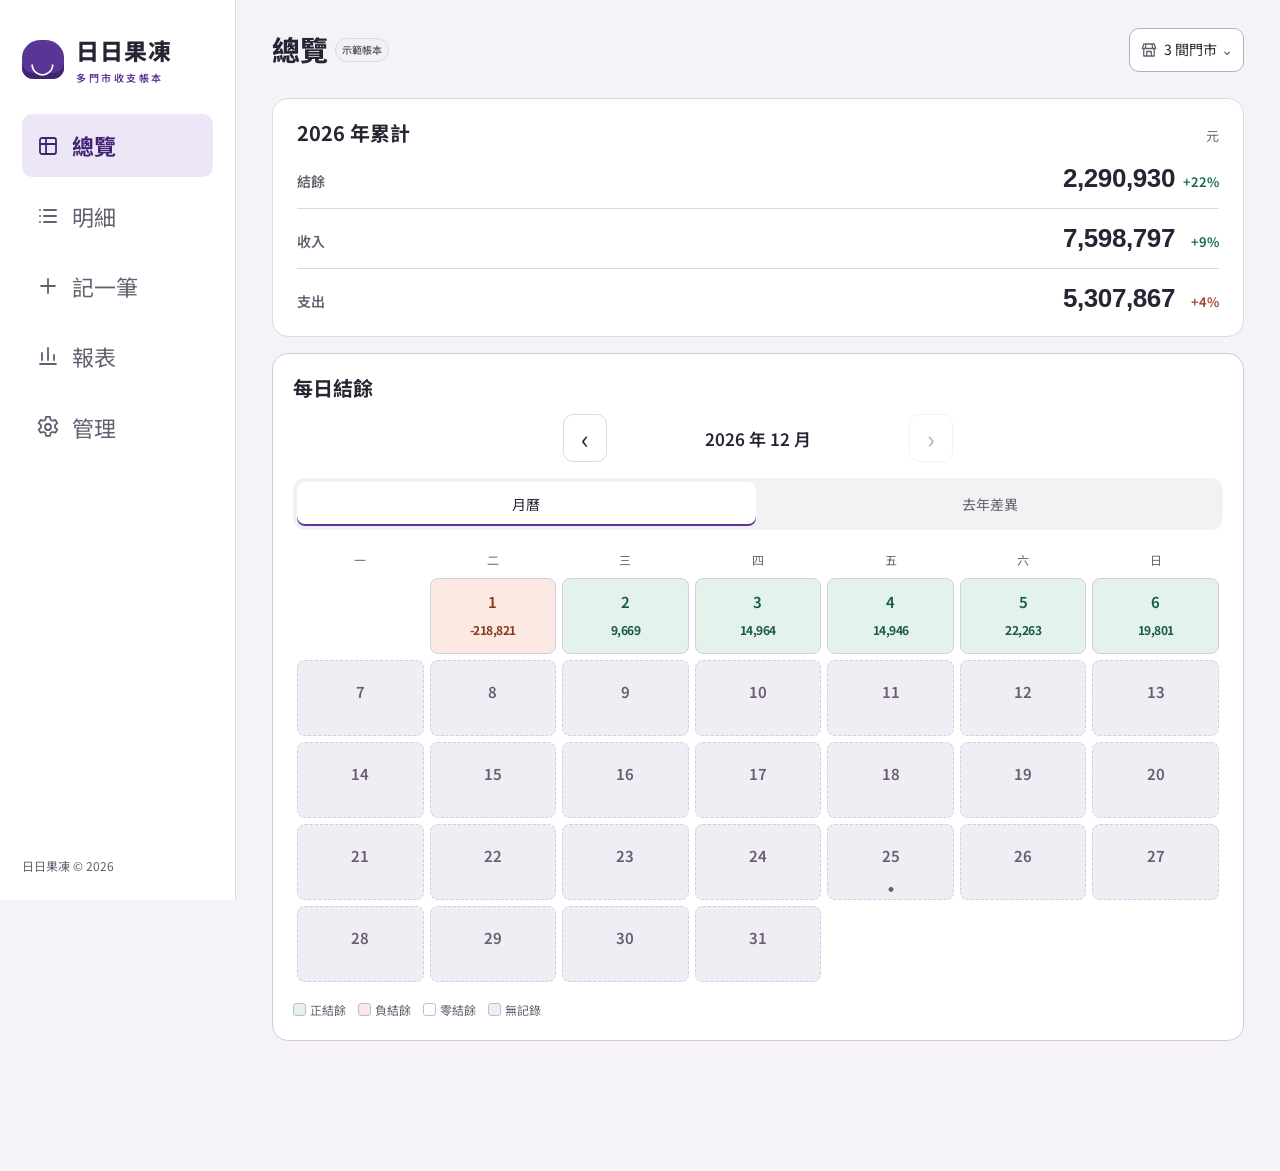
==== commit 5df8afbc: "Deploy shop-ledger from bb0ecef" ====
--- a/shop-ledger/index.html
+++ b/shop-ledger/index.html
@@ -87,8 +87,10 @@
 })();
 </script>
  <link rel="stylesheet" href="style.css"><link rel="stylesheet" href="mobile-app.css"><link rel="stylesheet" href="mobile-reports.css"><link rel="stylesheet" href="compact-reports.css"><script id="app-script" type="module" src="app.js"></script>
-<link rel="stylesheet" href="chart-design.css"><link rel="stylesheet" href="store-picker.css"><link rel="stylesheet" href="management.css"><link rel="stylesheet" href="transactions.css"></head>
-<body class="app-loading"><div id="initial-loading"><div id="loading-card" role="status" aria-live="polite" tabindex="-1"><span id="loading-spinner" aria-hidden="true"></span><p id="loading-message">正在載入帳本…</p><button type="button" id="loading-retry" onclick="location.reload()" hidden>重新載入</button><noscript><style>#loading-spinner,#loading-message{display:none}</style><p>請啟用 JavaScript 後重新載入。</p></noscript></div></div><aside class="sidebar" data-app-surface inert><a class="brand" href="#overview"><span class="jelly-logo" aria-hidden="true">◡</span><span>日日果凍<small>多門市收支帳本</small></span></a><nav aria-label="主要導覽"><a href="#overview" ><span aria-hidden="true">▦</span><span>總覽</span></a><a href="#transactions" ><span aria-hidden="true">≡</span><span>明細</span></a><a href="#entry-panel" class="entry-link"><span aria-hidden="true">＋</span><span>記一筆</span></a><a href="#annual" ><span aria-hidden="true">▥</span><span>報表</span></a><a href="#management" ><span aria-hidden="true">⚙</span><span>管理</span></a></nav><div class="sidebar-bottom">日日果凍 © <span id="year"></span></div></aside><div class="page" data-app-surface inert><header class="app-header"><div><h1 id="page-title" tabindex="-1">總覽</h1></div><div id="overview-store-slot" hidden></div><span id="mode-badge" class="badge" role="status" aria-live="polite">示範模式</span></header><main id="app-main" aria-busy="true"><div id="scope-anchor" hidden></div><section class="scope-panel" id="scope-panel"><div class="controls"><span id="store-picker-anchor" hidden></span><div class="store-picker-field"><span class="scope-field-label">查看門市</span><button type="button" id="store-scope" aria-label="查看門市" aria-haspopup="dialog" aria-controls="store-scope-dialog" aria-expanded="false">選擇門市</button></div><label><span class="scope-field-label">統計期間</span><select id="range-preset" aria-label="統計期間"><option value="today">今日</option><option value="week">近 7 天</option><option value="month" selected>本月</option><option value="year">今年</option><option value="custom">自訂日期</option></select></label></div><details id="range-details"><summary id="range-context"></summary><div class="controls"><label>開始日<input type="date" id="range-start"></label><label>結束日<input type="date" id="range-end"></label><button type="button" id="range-apply" class="button small">套用日期</button></div></details><p id="compact-range-context" class="compact-range-context" hidden></p><p id="scope-period-context" class="scope-period-context" hidden></p><p id="range-error" class="form-error" role="alert" hidden></p></section><p id="app-status" class="app-status" role="status"></p><section id="overview" data-page><section class="stats overview-summary" aria-labelledby="overview-year-title"><header class="overview-summary-heading"><h2 id="overview-year-title">今年累計</h2><span>元</span></header><article class="stat-card balance"><div class="stat-label">結餘</div><div class="overview-value-row"><div class="stat-value" id="balance-value">0</div><span id="balance-change" class="comparison-change neutral">—</span></div></article><article class="stat-card income"><div class="stat-label">收入</div><div class="overview-value-row"><div class="stat-value" id="income-value">0</div><span id="income-change" class="comparison-change neutral">—</span></div></article><article class="stat-card expense"><div class="stat-label">支出</div><div class="overview-value-row"><div class="stat-value" id="expense-value">0</div><span id="expense-change" class="comparison-change neutral">—</span></div></article></section><section id="calendar-panel" class="panel" aria-labelledby="calendar-title"><div class="calendar-heading"><h2 id="calendar-title">每日結餘</h2><button type="button" id="calendar-today" class="text-button" hidden>回本月</button></div><div class="calendar-month-nav" role="group" aria-label="切換月份"><button type="button" id="calendar-prev" aria-label="上一個月">‹</button><strong id="calendar-month" aria-live="polite"></strong><button type="button" id="calendar-next" aria-label="下一個月">›</button></div><div class="segmented" id="calendar-view"><button type="button" data-calendar="calendar" aria-pressed="true">月曆</button><button type="button" data-calendar="comparison" aria-pressed="false">去年差異</button></div><div class="calendar-scroll" tabindex="0" role="region" aria-label="每日結餘月曆"><div class="calendar-weekdays" aria-hidden="true"><span>一</span><span>二</span><span>三</span><span>四</span><span>五</span><span>六</span><span>日</span></div><div id="revenue-calendar" class="revenue-calendar" aria-label="每日結餘日曆"></div></div><div id="calendar-balance-legend" class="heatmap-legend balance-legend" aria-label="結餘顏色說明"><span><i class="balance-positive-3"></i>正結餘</span><span><i class="balance-negative-3"></i>負結餘</span><span><i class="balance-zero"></i>零結餘</span><span><i class="balance-missing"></i>無記錄</span></div><div id="calendar-comparison-legend" class="calendar-comparison-legend" hidden><span>結餘差額（元）</span><span class="comparison-change favorable">＋增加</span><span class="comparison-change unfavorable">−減少</span><span>0 持平</span></div><p id="calendar-availability" class="muted" hidden></p><div id="revenue-day-detail" class="revenue-day-detail" aria-live="polite"></div><button id="calendar-records" type="button" class="text-button">查看這個月的明細 →</button></section></section><section id="transactions" data-page hidden><section class="panel transactions-panel"><h2 class="sr-only">收支明細 <span id="row-count" class="count-badge">0</span></h2><div class="filters"><label><span class="sr-only">篩選分類</span><select id="filter-category" aria-label="篩選分類"></select></label><select id="filter-type" aria-label="篩選收支類型"><option value="all">全部類型</option><option value="income">收入</option><option value="expense">支出</option></select><label class="search-box"><span aria-hidden="true">⌕</span><input id="filter-search" placeholder="搜尋門市、分類、備註" aria-label="搜尋門市、分類、備註"></label><button type="button" id="clear-filters" class="text-button" aria-label="清除明細篩選" hidden>清除</button></div><div id="records-start"></div><div class="table-footer"><span id="table-summary"></span><div class="pagination"><button id="prev-page" aria-label="上一頁">←</button><span id="page-label">1 / 1</span><button id="next-page" aria-label="下一頁">→</button></div></div><div class="table-scroll"><table aria-label="收支明細"><thead><tr><th scope="col">日期 / 門市</th><th scope="col">分類 / 備註</th><th scope="col">類型</th><th scope="col" class="amount-cell">金額</th><th scope="col"><span class="sr-only">操作</span></th></tr></thead><tbody id="records-body"></tbody></table></div></section></section><section id="entry-panel" data-page hidden><section class="panel entry-panel"><div class="panel-heading"><div><h2 id="entry-title">記下一筆 <span class="purple-text">＋</span></h2></div></div><form id="entry-form"><div class="entry-type" aria-label="收支類型"><button type="button" data-type="income" class="selected"><span class="entry-type-icon" aria-hidden="true">↙</span> 收入</button><button type="button" data-type="expense"><span class="entry-type-icon" aria-hidden="true">↗</span> 支出</button></div><label class="field">金額 <span class="required">*</span><div class="amount-input"><span>NT$</span><input type="number" id="entry-amount" min="0.01" max="999999999" step="0.01" inputmode="decimal" placeholder="0" required></div></label><label class="field store-field">門市 <span class="required">*</span><select id="entry-store" required></select><a href="#management" class="inline-link">管理門市</a></label><label class="field">日期<input type="date" id="entry-date" aria-describedby="entry-date-note" required><small id="entry-date-note" hidden></small></label><label class="field">分類<select id="entry-category" required></select></label><label class="field">備註 <small>選填</small><textarea id="entry-note" maxlength="300" placeholder="收款方式、採購內容" rows="2"></textarea></label><p id="save-error" class="form-error" role="alert" hidden></p><button type="submit" class="button save-button" id="save-button">儲存記錄</button><button type="button" id="cancel-edit" class="text-button cancel-edit" hidden>取消修改</button><p class="save-hint" id="save-hint">示範模式 · 僅儲存在此瀏覽器</p></form></section></section><section id="annual" data-page hidden>
+<link rel="stylesheet" href="chart-design.css"><link rel="stylesheet" href="store-picker.css"><link rel="stylesheet" href="management.css"><link rel="stylesheet" href="transactions.css"><link rel="stylesheet" href="app-shell.css"><link rel="stylesheet" href="report-period.css"></head>
+<body class="app-loading"><div id="initial-loading"><div id="loading-card" role="status" aria-live="polite" tabindex="-1"><span id="loading-spinner" aria-hidden="true"></span><p id="loading-message">正在載入帳本…</p><button type="button" id="loading-retry" onclick="location.reload()" hidden>重新載入</button><noscript><style>#loading-spinner,#loading-message{display:none}</style><p>請啟用 JavaScript 後重新載入。</p></noscript></div></div><aside class="sidebar" data-app-surface inert><a class="brand" href="#overview"><span class="jelly-logo" aria-hidden="true">◡</span><span>日日果凍<small>多門市收支帳本</small></span></a><nav aria-label="主要導覽"><a href="#overview" ><svg viewBox="0 0 24 24" fill="none" stroke="currentColor" stroke-width="1.8" stroke-linecap="round" stroke-linejoin="round" aria-hidden="true"><rect x="4" y="4" width="16" height="16" rx="2"/><path d="M4 10h16M10 4v16"/></svg><span>總覽</span></a><a href="#transactions" ><svg viewBox="0 0 24 24" fill="none" stroke="currentColor" stroke-width="1.8" stroke-linecap="round" stroke-linejoin="round" aria-hidden="true"><path d="M8 6h12M8 12h12M8 18h12M4 6h.01M4 12h.01M4 18h.01"/></svg><span>明細</span></a><a href="#entry-panel" class="entry-link"><svg viewBox="0 0 24 24" fill="none" stroke="currentColor" stroke-width="1.8" stroke-linecap="round" stroke-linejoin="round" aria-hidden="true"><path d="M12 5v14M5 12h14"/></svg><span>記一筆</span></a><a href="#annual" ><svg viewBox="0 0 24 24" fill="none" stroke="currentColor" stroke-width="1.8" stroke-linecap="round" stroke-linejoin="round" aria-hidden="true"><path d="M4 20h16M6 16V9M12 16V4M18 16v-5"/></svg><span>報表</span></a><a href="#management" ><svg viewBox="0 0 24 24" fill="none" stroke="currentColor" stroke-width="1.8" stroke-linecap="round" stroke-linejoin="round" aria-hidden="true"><circle cx="12" cy="12" r="3"/><path d="m10 3 4 0 .5 3 2 1.2 2.8-1 2 3.5-2.3 2v2.6l2.3 2-2 3.5-2.8-1-2 1.2-.5 3h-4l-.5-3-2-1.2-2.8 1-2-3.5 2.3-2v-2.6l-2.3-2 2-3.5 2.8 1 2-1.2Z" transform="translate(0 -1) scale(1 .95)"/></svg><span>管理</span></a></nav><div class="sidebar-bottom">日日果凍 © <span id="year"></span></div></aside><div class="page" data-app-surface inert><header class="app-header"><div class="app-heading"><h1 id="page-title" tabindex="-1">總覽</h1><span id="mode-badge" class="badge" role="status" aria-live="polite">示範模式</span></div><div id="header-store-slot" hidden><div class="store-picker-field"><span class="scope-field-label">查看門市</span><button type="button" id="store-scope" aria-label="查看門市" aria-haspopup="dialog" aria-controls="store-scope-dialog" aria-expanded="false">選擇門市</button></div></div></header><main id="app-main" aria-busy="true"><div id="scope-anchor" hidden></div><section class="scope-panel" id="scope-panel"><div class="controls"><div id="record-period-controls" hidden><button type="button" id="record-month-prev" aria-label="上一個月">‹</button><button type="button" id="record-period-toggle" aria-haspopup="dialog" aria-controls="record-period-dialog" aria-expanded="false"><span id="record-period-label"></span><span id="record-period-compact" aria-hidden="true"></span><span aria-hidden="true">⌄</span></button><button type="button" id="record-month-next" aria-label="下一個月">›</button></div><label><span class="scope-field-label">統計期間</span><select id="range-preset" aria-label="統計期間"><option value="today">今日</option><option value="week">近 7 天</option><option value="month" selected>本月</option><option value="year">今年</option><option value="custom">自訂日期</option></select></label><div id="transaction-tools" hidden><button type="button" id="record-search-toggle" aria-label="搜尋明細" aria-controls="record-search-panel" aria-expanded="false"><svg viewBox="0 0 24 24" fill="none" stroke="currentColor" stroke-width="1.8" aria-hidden="true"><circle cx="10.5" cy="10.5" r="6.5"/><path d="m16 16 5 5"/></svg><span class="tool-label">搜尋</span></button><button type="button" id="record-filter-toggle" aria-label="篩選明細" aria-controls="record-filter-dialog" aria-haspopup="dialog" aria-expanded="false"><svg viewBox="0 0 24 24" fill="none" stroke="currentColor" stroke-width="1.8" aria-hidden="true"><path d="M3 6h18M3 12h18M3 18h18"/><path d="M8 3v6M16 9v6M10 15v6" stroke-width="3"/></svg><span class="tool-label">篩選</span><span id="record-filter-count" hidden></span></button></div></div><details id="range-details"><summary id="range-context"></summary><div class="controls"><label>開始日<input type="date" id="range-start"></label><label>結束日<input type="date" id="range-end"></label><button type="button" id="range-apply" class="button small">套用日期</button></div></details><p id="compact-range-context" class="compact-range-context" hidden></p><p id="scope-period-context" class="scope-period-context" hidden></p><p id="range-error" class="form-error" role="alert" hidden></p></section><p id="app-status" class="app-status" role="status"></p><section id="overview" data-page><section class="stats overview-summary" aria-labelledby="overview-year-title"><header class="overview-summary-heading"><h2 id="overview-year-title">今年累計</h2><span>元</span></header><article class="stat-card balance"><div class="stat-label">結餘</div><div class="overview-value-row"><div class="stat-value" id="balance-value">0</div><span id="balance-change" class="comparison-change neutral">—</span></div></article><article class="stat-card income"><div class="stat-label">收入</div><div class="overview-value-row"><div class="stat-value" id="income-value">0</div><span id="income-change" class="comparison-change neutral">—</span></div></article><article class="stat-card expense"><div class="stat-label">支出</div><div class="overview-value-row"><div class="stat-value" id="expense-value">0</div><span id="expense-change" class="comparison-change neutral">—</span></div></article></section><section id="calendar-panel" class="panel" aria-labelledby="calendar-title"><div class="calendar-heading"><h2 id="calendar-title">每日結餘</h2><button type="button" id="calendar-today" class="text-button" hidden>回本月</button></div><div class="calendar-month-nav" role="group" aria-label="切換月份"><button type="button" id="calendar-prev" aria-label="上一個月">‹</button><strong id="calendar-month" aria-live="polite"></strong><button type="button" id="calendar-next" aria-label="下一個月">›</button></div><div class="segmented" id="calendar-view"><button type="button" data-calendar="calendar" aria-pressed="true">月曆</button><button type="button" data-calendar="comparison" aria-pressed="false">去年差異</button></div><div class="calendar-scroll" tabindex="0" role="region" aria-label="每日結餘月曆"><div class="calendar-weekdays" aria-hidden="true"><span>一</span><span>二</span><span>三</span><span>四</span><span>五</span><span>六</span><span>日</span></div><div id="revenue-calendar" class="revenue-calendar" aria-label="每日結餘日曆"></div></div><div id="calendar-balance-legend" class="heatmap-legend balance-legend" aria-label="結餘顏色說明"><span><i class="balance-positive"></i>正結餘</span><span><i class="balance-negative"></i>負結餘</span><span><i class="balance-zero"></i>零結餘</span><span><i class="balance-missing"></i>無記錄</span></div><div id="calendar-comparison-legend" class="calendar-comparison-legend" hidden><span>結餘差額（元）</span><span class="comparison-change favorable">＋增加</span><span class="comparison-change unfavorable">−減少</span><span>0 持平</span></div><p id="calendar-availability" class="muted" hidden></p><div id="revenue-day-detail" class="revenue-day-detail" aria-live="polite"></div></section></section><section id="transactions" data-page hidden><section class="panel transactions-panel"><h2 class="sr-only">收支明細 <span id="row-count" class="count-badge">0</span></h2><div hidden><select id="filter-category" aria-label="已套用分類"></select><select id="filter-type" aria-label="已套用收支類型"><option value="all">全部類型</option><option value="income">收入</option><option value="expense">支出</option></select></div>
+<div id="record-search-panel" hidden><label class="search-box"><span aria-hidden="true">⌕</span><input id="filter-search" type="search" enterkeyhint="search" autocomplete="off" placeholder="搜尋門市、分類、備註" aria-label="搜尋門市、分類、備註"></label><button type="button" id="record-search-clear" aria-label="清除搜尋文字" hidden>×</button><button type="button" id="record-search-close">完成</button></div>
+<div id="record-active-filters"><div id="record-filter-chips"></div><button type="button" id="clear-filters" aria-label="清除明細篩選">清除</button><span id="table-summary" role="status" aria-live="polite"></span></div><div id="records-start"></div><div class="table-scroll"><table aria-label="收支明細"><thead><tr><th scope="col">日期 / 門市</th><th scope="col">分類 / 備註</th><th scope="col">類型</th><th scope="col" class="amount-cell">金額</th><th scope="col"><span class="sr-only">操作</span></th></tr></thead><tbody id="records-body"></tbody></table></div><footer class="table-footer" id="records-pagination"><span id="records-page-range"></span><nav class="pagination" aria-label="收支明細分頁"><button type="button" id="prev-page" aria-label="上一頁">←</button><span id="page-label">1 / 1</span><button type="button" id="next-page" aria-label="下一頁">→</button></nav></footer><div id="records-more"><p id="records-progress" role="status" aria-live="polite"></p><button type="button" id="records-load-more">顯示更多</button></div></section></section><section id="entry-panel" data-page hidden><section class="panel entry-panel"><div class="panel-heading"><div><h2 id="entry-title" tabindex="-1">記下一筆 <span class="purple-text">＋</span></h2></div></div><form id="entry-form"><div class="entry-type" role="group" aria-label="收支類型"><button type="button" data-type="expense" class="selected"><span class="entry-type-icon" aria-hidden="true">↗</span> 支出</button><button type="button" data-type="income"><span class="entry-type-icon" aria-hidden="true">↙</span> 收入</button></div><label class="field">金額 <span class="required">*</span><div class="amount-input"><span>NT$</span><input type="number" id="entry-amount" min="0.01" max="999999999" step="0.01" inputmode="decimal" placeholder="0" required></div></label><label class="field store-field">門市 <span class="required">*</span><select id="entry-store" required></select><a href="#management" class="inline-link">管理門市</a></label><label class="field">日期<input type="date" id="entry-date" aria-describedby="entry-date-note" required><small id="entry-date-note" hidden></small></label><label class="field">分類<select id="entry-category" required></select></label><label class="field">備註 <small>選填</small><textarea id="entry-note" maxlength="300" placeholder="收款方式、採購內容" rows="2"></textarea></label><p id="save-error" class="form-error" role="alert" hidden></p><button type="button" id="entry-delete" class="text-button entry-delete" hidden>刪除記錄</button><div class="entry-actions"><button type="submit" class="button save-button" id="save-button">儲存支出</button><button type="button" id="cancel-edit" class="text-button cancel-edit" hidden>取消修改</button></div><p class="save-hint" id="save-hint">示範模式 · 僅儲存在此瀏覽器</p></form></section></section><section id="annual" data-page hidden>
 <section id="report-menu" aria-labelledby="report-menu-title">
 <h2 id="report-menu-title" class="sr-only" tabindex="-1">選擇報表</h2>
 
@@ -96,26 +98,28 @@
 <button type="button" data-report-view="rhythm"><span class="report-menu-icon" aria-hidden="true">▥</span><span><strong>收支統計</strong><small>比較每月收入、支出與結餘</small></span><span aria-hidden="true">→</span></button>
 <button type="button" data-report-view="stores"><span class="report-menu-icon" aria-hidden="true">⌂</span><span><strong>門市比較</strong><small>各店收入、支出與結餘，一起看</small></span><span aria-hidden="true">→</span></button>
 <button type="button" data-report-view="categories"><span class="report-menu-icon" aria-hidden="true">◔</span><span><strong>分類分析</strong><small>各分類金額與占比</small></span><span aria-hidden="true">→</span></button>
-</div><a class="report-calendar-link" href="#overview">查看每日結餘月曆 <span aria-hidden="true">→</span></a>
+</div>
 </section>
 <div id="report-workspace" hidden>
 <header class="report-detail-header"><button type="button" id="report-back" class="text-button" aria-label="回到所有報表">← 所有報表</button><h2 id="report-title" class="sr-only" tabindex="-1">收支統計</h2></header>
-<div id="monthly-quick-filters" class="monthly-quick-filters" role="group" aria-label="門市與統計年份" hidden></div>
-<div id="annual-quick-filters" class="monthly-quick-filters annual-quick-filters" role="group" aria-label="報表篩選" hidden></div>
-<details id="report-filters" class="report-filters"><summary><span>查看範圍<strong id="report-filter-label"></strong></span><span class="filter-adjust">調整⌄</span></summary><div id="report-filter-slot"></div><div id="monthly-year-settings" class="controls" hidden><label><span class="scope-field-label">統計年份</span><select id="monthly-year" aria-label="統計年份"></select></label></div><p id="report-store-note" class="report-help" hidden>門市比較沿用勾選範圍；預設不選取排除門市。</p></details>
+<div id="report-period-bar" role="group" aria-label="統計期間">
+<div id="report-year-controls" role="group" aria-label="選擇統計年份"></div>
+<div id="report-period-options" role="group" aria-label="選擇統計期間" hidden><button type="button" data-report-period="month">本月</button><button type="button" data-report-period="year">今年</button><button type="button" data-report-period="lastyear">去年</button></div>
+</div>
+<details id="report-filters" class="report-filters" hidden><summary><span>查看範圍<strong id="report-filter-label"></strong></span><span class="filter-adjust">調整⌄</span></summary><div id="report-filter-slot"></div><p id="report-store-note" class="report-help" hidden>門市比較沿用勾選範圍；預設不選取排除門市。</p></details>
 <section class="panel reports-panel">
 <p id="report-context" class="sr-only" aria-live="polite"></p>
 <section id="report-rhythm" aria-labelledby="report-title"><div class="report-inner"><div id="total-view" class="segmented"><button type="button" data-chart-mode="amount" aria-pressed="true">金額走勢</button><button type="button" data-chart-mode="yoy" aria-pressed="false">近三年</button></div><div id="total-monthly"><p id="monthly-period-note" class="sr-only"></p><div id="monthly-chart"></div></div></div></section>
 <section id="report-years" aria-labelledby="comparison-title" hidden><h3 id="comparison-title" class="report-section-title">期間對照</h3><div id="period-comparison"><p id="period-custom-notice" class="period-custom-notice" hidden></p><div id="period-chart"></div></div></section>
 <section id="report-categories" aria-labelledby="report-title" hidden><div class="report-inner"><div id="category-view" class="segmented"><button type="button" data-category-view="current" aria-pressed="true">本期分類</button><button type="button" data-category-view="yoy" aria-pressed="false">與去年同期</button></div><p id="category-comparison-notice" class="period-custom-notice" hidden></p><div id="category-overview" class="category-overview"></div></div></section>
-<section id="report-stores" aria-labelledby="report-title" hidden><div class="segmented" id="store-view"><button type="button" data-store-view="current" aria-pressed="false">本期收支</button><button type="button" data-store-view="yoy" aria-pressed="true">與去年同期</button></div><div id="store-period-comparison"></div><div id="store-comparison"><div id="store-ranking"></div></div></section>
+<section id="report-stores" aria-labelledby="report-title" hidden><div class="segmented" id="store-view"><button type="button" data-store-view="current" aria-pressed="true">本期收支</button><button type="button" data-store-view="yoy" aria-pressed="false">與去年同期</button></div><div id="store-period-comparison"></div><div id="store-comparison"><div id="store-ranking"></div></div></section>
 </section></div></section>
 <section id="management" data-page hidden>
-<section class="panel management-panel"><div class="panel-heading"><h2 class="sr-only">門市與分類</h2></div><p id="catalog-status" class="report-help"></p><div class="catalog-toolbar"><div class="segmented" id="management-tabs"><button data-manage="stores" type="button" aria-pressed="true">門市</button><button data-manage="categories" type="button" aria-pressed="false">分類</button></div></div><form id="catalog-add" class="controls"><label id="catalog-type-field" hidden>類型<select id="catalog-type"><option value="expense">支出</option><option value="income">收入</option></select></label><label>名稱<input id="catalog-name" maxlength="40" required placeholder="例如：台南店"></label><button class="button small" id="catalog-add-button">新增門市</button></form><p id="catalog-error" class="form-error" role="alert" hidden></p><div id="catalog-list"></div></section><section class="panel management-panel sync-panel" aria-labelledby="sync-title">
+<section class="panel management-panel"><div class="panel-heading"><h2 class="sr-only">門市與分類</h2></div><p id="catalog-status" class="report-help"></p><div class="catalog-toolbar"><div class="segmented" id="management-tabs"><button data-manage="stores" type="button" aria-pressed="true">門市</button><button data-manage="categories" type="button" aria-pressed="false">分類</button></div></div><button type="button" id="catalog-add-button" class="catalog-add-trigger">＋ 新增門市</button><p id="catalog-error" class="form-error" role="alert" hidden></p><div id="catalog-list"></div><p id="catalog-sort-status" class="report-help" role="status" aria-live="polite" hidden></p></section><section class="panel management-panel sync-panel" aria-labelledby="sync-title">
 <h2 id="sync-title">帳本與同步</h2><p id="sync-label"></p><p id="refresh-error" class="form-error" role="alert" hidden></p>
-<div class="sync-actions"><button id="refresh-button" class="button" aria-label="重新整理帳本">重新整理</button><button class="button secondary settings-trigger" aria-label="試算表連接設定">連接設定</button></div>
+<div class="sync-actions"><button id="refresh-button" class="button secondary" aria-label="立即同步帳本">立即同步</button><button class="button secondary settings-trigger" aria-label="試算表連接設定">連接設定</button></div>
 <div class="sync-tools"><a id="sheet-link" class="sync-tool" target="_blank" rel="noopener noreferrer" hidden><span>開啟 Google 試算表</span><span aria-hidden="true">↗</span></a><button id="pwa-install" type="button" class="sync-tool pwa-install">加入手機主畫面</button></div>
-</section></section></main></div><dialog id="store-scope-dialog" data-app-surface inert aria-labelledby="store-scope-title"><header class="store-picker-heading"><h2 id="store-scope-title">查看門市</h2><button type="button" class="store-picker-close" id="store-scope-cancel" autofocus>取消</button></header><div class="store-picker-tools"><button type="button" id="store-scope-all">全選</button><button type="button" id="store-scope-default">恢復預設</button></div><div id="store-scope-list" role="group" aria-label="勾選要合併查看的門市"></div><footer class="store-picker-footer"><p id="store-scope-error" role="status" hidden>請至少選擇一項。</p><button type="button" id="store-scope-apply">套用</button></footer></dialog><dialog id="pwa-dialog" aria-labelledby="pwa-title" aria-describedby="pwa-status"><h2 id="pwa-title">加入手機主畫面</h2><p id="pwa-status" class="muted"></p><form method="dialog" class="dialog-buttons"><button id="pwa-close" class="button" autofocus>知道了</button></form></dialog>
+</section></section></main></div><dialog id="record-period-dialog" data-app-surface inert aria-labelledby="record-period-title"><form id="record-period-form" novalidate><header class="record-filter-heading"><h2 id="record-period-title">選擇期間</h2><button type="button" id="record-period-cancel" autofocus>取消</button></header><div class="record-filter-body"><div id="record-period-options" role="group" aria-label="統計期間選項"><button type="button" data-period="today">今日</button><button type="button" data-period="week">近7天</button><button type="button" data-period="month">月份</button><button type="button" data-period="year">今年</button><button type="button" data-period="lastyear">去年</button><button type="button" data-period="custom">自訂日期</button></div><label id="record-month-field" class="field">月份<input type="month" id="record-period-month"></label><div id="record-custom-fields"><label class="field">開始日<input type="date" id="record-period-start"></label><label class="field">結束日<input type="date" id="record-period-end"></label></div><p id="record-period-error" class="form-error" role="alert" hidden></p></div><footer class="record-filter-footer"><button type="submit" id="record-period-apply">套用期間</button></footer></form></dialog><dialog id="record-filter-dialog" data-app-surface inert aria-labelledby="record-filter-title"><header class="record-filter-heading"><h2 id="record-filter-title">篩選明細</h2><button type="button" id="record-filter-cancel" autofocus>取消</button></header><div class="record-filter-body"><fieldset><legend>收支類型</legend><div id="record-filter-types" role="group" aria-label="篩選收支類型"><button type="button" data-record-filter-type="all" aria-pressed="true">全部</button><button type="button" data-record-filter-type="income" aria-pressed="false">收入</button><button type="button" data-record-filter-type="expense" aria-pressed="false">支出</button></div></fieldset><label class="record-filter-category">分類<select id="record-filter-category" aria-label="篩選分類"></select></label></div><footer class="record-filter-footer"><button type="button" id="record-filter-reset">重設</button><button type="button" id="record-filter-apply" class="button">套用篩選</button></footer></dialog><dialog id="store-scope-dialog" data-app-surface inert aria-labelledby="store-scope-title"><header class="store-picker-heading"><h2 id="store-scope-title">查看門市</h2><button type="button" class="store-picker-close" id="store-scope-cancel" autofocus>取消</button></header><div class="store-picker-tools"><button type="button" id="store-scope-all">全選</button><button type="button" id="store-scope-default">恢復預設</button></div><div id="store-scope-list" role="group" aria-label="勾選要合併查看的門市"></div><footer class="store-picker-footer"><p id="store-scope-error" role="status" hidden>請至少選擇一項。</p><button type="button" id="store-scope-apply">套用</button></footer></dialog><dialog id="pwa-dialog" aria-labelledby="pwa-title" aria-describedby="pwa-status"><h2 id="pwa-title">加入手機主畫面</h2><p id="pwa-status" class="muted"></p><form method="dialog" class="dialog-buttons"><button id="pwa-close" class="button" autofocus>知道了</button></form></dialog>
 <dialog id="settings-dialog" data-app-surface inert><div class="dialog-heading"><div><h2>連接你的 Google 試算表</h2></div><button class="icon-button" id="close-settings" aria-label="關閉設定">×</button></div><form id="settings-form"><details class="pwa-import"><summary>已有記帳分享連結？</summary><label class="field" for="settings-share-link">貼上原記帳分享連結<textarea id="settings-share-link" rows="3" autocomplete="off" autocapitalize="off" spellcheck="false" placeholder="https://…/?sheet=…&amp;api=…"></textarea></label><button type="button" id="settings-import-link" class="button secondary">帶入連接設定</button><p class="muted">帶入後按「連接並載入帳本」。連結只在此裝置解析。</p></details><label class="field">① 貼上試算表網址或 ID<input id="settings-sheet" placeholder="https://docs.google.com/spreadsheets/d/…/edit" required autocomplete="off"></label><details class="setup-guide"><summary>第一次使用？展開 3 步驟設定教學</summary><ol><li>先填上方試算表網址，按「下載連接程式」。程式會綁定這一份表格，並產生專用連接密碼。<button type="button" id="download-script" class="button secondary small">↓ 下載連接程式 Code.gs</button></li><li>在試算表開啟「擴充功能 → Apps Script」，用下載的程式取代原有內容並儲存。程式只讀近三年「收支明細_YYYY」分頁（例如收支明細_2026），每頁八欄：記錄ID、日期、類型、分類、金額、備註、更新時間、門市。舊帳請自行整理；不讀取或搬移原「收支明細」。載入帳本時會自動建立缺少的近三年年度空表，已有不同欄位時停止操作以保護資料。</li><li>按「部署 → 新增部署 → 網頁應用程式」。執行身分選「我」，誰可以存取選「所有人」，由擁有者完成一次授權，再把結尾為 <code>/exec</code> 的網址貼到下方。</li></ol><p>不需把整份試算表公開。持有網站連接設定的人可讀寫帳本，請只分享給可信任的人。若帳號無法選擇「所有人」，需由 Workspace 管理員允許匿名部署。</p></details><label class="field">② Apps Script 部署 ID 或網址<input id="settings-api" type="text" placeholder="AKfy… 或完整的 /exec 部署網址" required autocomplete="off" spellcheck="false" autocapitalize="off"></label><label class="field">③ 連接密碼<div class="password-row"><input id="settings-key" type="password" placeholder="下載連接程式時會自動填入" required autocomplete="off"><button type="button" class="text-button" id="toggle-key">顯示</button></div><small>連接密碼保存在此瀏覽器，分享連結時放於 # 後方。</small></label><p id="settings-error" class="form-error" role="alert" hidden></p><div class="dialog-buttons"><button type="button" id="demo-button" class="button secondary">使用示範帳本</button><button type="submit" id="connect-button" class="button">連接並載入帳本 →</button></div><div id="connected-tools" hidden><button type="button" id="copy-link" class="button secondary">複製記帳分享連結</button><p class="muted">新裝置開啟即可連接。持有連結的人可讀寫帳本，請只分享給可信任的人。</p><p id="share-local-note" class="muted" hidden>目前使用本機網址，其他裝置無法開啟。請在已部署的公開網站連接帳本，再複製分享連結。</p><div id="share-result" hidden><p id="share-status" class="muted" role="status"></p><label class="field" for="share-url">記帳分享網址<textarea id="share-url" rows="3" readonly spellcheck="false" autocomplete="off" autocapitalize="off" aria-describedby="share-status"></textarea></label></div></div></form></dialog>
 <dialog id="delete-dialog" data-app-surface inert><h2>刪除這筆記錄？</h2><p id="delete-description"></p><p class="muted">刪除後會更新帳本與統計，這個動作無法復原。</p><p id="delete-error" class="form-error" role="alert" hidden></p><div class="dialog-buttons"><button id="cancel-delete" class="button secondary">保留記錄</button><button id="confirm-delete" class="button danger">確認刪除</button></div></dialog>
-<dialog id="catalog-dialog" data-app-surface inert><h2>修改名稱</h2><form id="catalog-edit-form"><label class="field">名稱<input id="catalog-edit-name" required maxlength="40"></label><p class="report-help">歷史帳目會顯示新名稱，原始記錄仍保留。</p><p id="catalog-edit-error" class="form-error" role="alert" hidden></p><div class="dialog-buttons"><button type="button" id="catalog-edit-cancel" class="button secondary">取消</button><button id="catalog-edit-save" class="button">儲存名稱</button></div></form></dialog><nav data-app-surface inert class="mobile-nav" aria-label="手機主要導覽"><a href="#overview" ><span aria-hidden="true">▦</span><span>總覽</span></a><a href="#transactions" ><span aria-hidden="true">≡</span><span>明細</span></a><a href="#entry-panel" class="entry-link"><span aria-hidden="true">＋</span><span>記一筆</span></a><a href="#annual" ><span aria-hidden="true">▥</span><span>報表</span></a><a href="#management" ><span aria-hidden="true">⚙</span><span>管理</span></a></nav><div id="toast" class="toast" role="status" hidden></div></body></html>
+<dialog id="catalog-dialog" data-app-surface inert aria-labelledby="catalog-editor-title"><form id="catalog-edit-form"><header class="catalog-editor-header"><button type="button" id="catalog-edit-cancel" class="catalog-back" aria-label="返回管理">‹ 返回</button><h2 id="catalog-editor-title">門市設定</h2><button id="catalog-edit-save" class="button small">儲存</button></header><div class="catalog-editor-body"><label class="field">名稱<input id="catalog-edit-name" required maxlength="40" autocomplete="off"></label><label class="field" id="catalog-edit-type-field" hidden>類型<select id="catalog-edit-type"><option value="expense">支出</option><option value="income">收入</option></select></label><label class="catalog-setting"><span>啟用</span><input id="catalog-edit-active" type="checkbox" role="switch"></label><div id="catalog-store-settings"><label class="catalog-setting"><span>預設記帳門市</span><input id="catalog-edit-default" type="checkbox" role="switch"></label><label class="catalog-setting"><span>報表預設排除</span><input id="catalog-edit-hidden" type="checkbox" role="switch"></label></div><p id="catalog-edit-error" class="form-error" role="alert" hidden></p></div></form></dialog><nav data-app-surface inert class="mobile-nav" aria-label="手機主要導覽"><a href="#overview" ><svg viewBox="0 0 24 24" fill="none" stroke="currentColor" stroke-width="1.8" stroke-linecap="round" stroke-linejoin="round" aria-hidden="true"><rect x="4" y="4" width="16" height="16" rx="2"/><path d="M4 10h16M10 4v16"/></svg><span>總覽</span></a><a href="#transactions" ><svg viewBox="0 0 24 24" fill="none" stroke="currentColor" stroke-width="1.8" stroke-linecap="round" stroke-linejoin="round" aria-hidden="true"><path d="M8 6h12M8 12h12M8 18h12M4 6h.01M4 12h.01M4 18h.01"/></svg><span>明細</span></a><a href="#entry-panel" class="entry-link"><svg viewBox="0 0 24 24" fill="none" stroke="currentColor" stroke-width="1.8" stroke-linecap="round" stroke-linejoin="round" aria-hidden="true"><path d="M12 5v14M5 12h14"/></svg><span>記一筆</span></a><a href="#annual" ><svg viewBox="0 0 24 24" fill="none" stroke="currentColor" stroke-width="1.8" stroke-linecap="round" stroke-linejoin="round" aria-hidden="true"><path d="M4 20h16M6 16V9M12 16V4M18 16v-5"/></svg><span>報表</span></a><a href="#management" ><svg viewBox="0 0 24 24" fill="none" stroke="currentColor" stroke-width="1.8" stroke-linecap="round" stroke-linejoin="round" aria-hidden="true"><circle cx="12" cy="12" r="3"/><path d="m10 3 4 0 .5 3 2 1.2 2.8-1 2 3.5-2.3 2v2.6l2.3 2-2 3.5-2.8-1-2 1.2-.5 3h-4l-.5-3-2-1.2-2.8 1-2-3.5 2.3-2v-2.6l-2.3-2 2-3.5 2.8 1 2-1.2Z" transform="translate(0 -1) scale(1 .95)"/></svg><span>管理</span></a></nav><div id="toast" class="toast" role="status" hidden></div></body></html>
--- a/shop-ledger/style.css
+++ b/shop-ledger/style.css
@@ -118,7 +118,7 @@
 @media(max-width:760px){.year-comparison-card{display:grid;grid-template-columns:minmax(0,1fr) minmax(0,1.4fr);gap:4px 10px;align-items:center}.year-comparison-card>div{display:block}.year-comparison-card>div i{margin-right:6px}.year-comparison-card>div span{display:block;margin-top:4px}.year-comparison-card p{font-size:21px;text-align:right;margin:0}.year-comparison-card>small{grid-column:1/-1}}
 @media(prefers-reduced-motion:reduce){html{scroll-behavior:auto}*,*::before,*::after{transition:none!important}}
 
-.balance-missing{background:#f0edf4;color:#655f70;border-style:dashed}.balance-zero{background:#fff;color:#42364f;border-color:#91829e}.balance-positive-1{background:#e3f2eb;color:#185b43}.balance-positive-2{background:#b6ddcb;color:#164d39}.balance-positive-3{background:#609e8b;color:#282433}.balance-positive-4{background:#3f806d;color:#fff}.balance-negative-1{background:#fce9e3;color:#87391f}.balance-negative-2{background:#f3c3b2;color:#6f2b16}.balance-negative-3{background:#c6816c;color:#282433}.balance-negative-4{background:#a9624d;color:#fff}.revenue-day>small{position:absolute;top:1px;right:3px;font-size:10px;line-height:1.2;font-weight:700}.balance-legend{justify-content:flex-start;gap:8px 12px;font-size:12px}.balance-legend>span{display:inline-flex;align-items:center;gap:4px}.day-balance-breakdown{display:grid;gap:7px;margin:12px 0}.day-balance-breakdown>div{display:flex;justify-content:space-between;gap:8px;flex-wrap:wrap}.day-balance-breakdown dt{color:var(--muted)}.day-balance-breakdown dd{margin:0;font-weight:600;overflow-wrap:anywhere}
+.balance-missing{background:#f0edf4;color:#655f70;border-style:dashed}.balance-zero{background:#fff;color:#42364f;border-color:#91829e}.revenue-day>small{position:absolute;top:1px;right:3px;font-size:10px;line-height:1.2;font-weight:700}.balance-legend{justify-content:flex-start;gap:8px 12px;font-size:12px}.balance-legend>span{display:inline-flex;align-items:center;gap:4px}.day-balance-breakdown{display:grid;gap:7px;margin:12px 0}.day-balance-breakdown>div{display:flex;justify-content:space-between;gap:8px;flex-wrap:wrap}.day-balance-breakdown dt{color:var(--muted)}.day-balance-breakdown dd{margin:0;font-weight:600;overflow-wrap:anywhere}
 .calendar-amount-note{font-size:12px;color:var(--muted);line-height:1.7;margin:0 0 10px}.calendar-amount-note>span{display:none}.calendar-scroll{overflow-x:auto;padding:4px 4px 6px;scrollbar-width:thin;scrollbar-color:#ad9bbd #eee8f4;border-radius:10px}.calendar-scroll:focus-visible{outline:2px solid var(--purple);outline-offset:3px}.calendar-scroll .calendar-weekdays,.calendar-scroll .revenue-calendar{min-width:490px}.calendar-scroll .revenue-day{display:flex;flex-direction:column;align-items:center;justify-content:center;gap:7px;aspect-ratio:auto;min-height:78px;padding:8px 3px 12px}.day-balance-amount{display:block;font-size:12px;font-weight:700;line-height:1.3;font-variant-numeric:tabular-nums;max-width:100%;overflow-wrap:anywhere;letter-spacing:-.3px}.calendar-scroll .revenue-day i{bottom:0}.calendar-scroll .revenue-day>span{font-size:15px}
 @media(max-width:760px){.calendar-amount-note>span{display:block}.calendar-scroll .revenue-day{min-height:76px}.calendar-scroll .calendar-weekdays,.calendar-scroll .revenue-calendar{gap:5px}}
 .year-chart-instructions{font-size:13px;color:var(--muted);margin:18px 0 12px}
@@ -142,7 +142,10 @@
 @media(max-width:1100px){.year-chart-detail-grid{grid-template-columns:minmax(0,1fr)}.year-chart-detail-grid dl{grid-template-columns:repeat(2,minmax(0,1fr))}.year-chart-detail dl>div{display:block}.year-chart-detail dd{margin-top:4px}}
 @media(max-width:760px){.year-chart-readout{padding:12px}.year-chart-month-nav{margin-bottom:10px}.year-chart-values{grid-template-columns:minmax(0,1fr);gap:8px}.year-chart-values>div{display:flex;align-items:baseline;justify-content:space-between;gap:10px}.year-chart-values strong{font-size:16px;margin:0;text-align:right}.year-chart-values span{font-size:13px}.year-chart-month-nav strong{font-size:16px}.year-chart-detail-grid>article{padding:14px}.year-chart-instructions{font-size:12px}.year-chart-detail dl{gap:12px}}
 
-/* Type colors identify the income/expense labels and their arrow icons. */
-.entry-type [data-type="income"]{color:var(--green)}
-.entry-type [data-type="expense"]{color:var(--peach)}
-@media(forced-colors:active){.entry-type [data-type]{color:ButtonText}}
+/* Record/category badges retain their semantic fills independently of entry selection. */
+.type-tag{background:var(--green);color:#fff}
+.type-tag.expense-tag{background:var(--peach);color:#fff}
+@media(forced-colors:active){.type-tag,.type-tag.expense-tag{background:ButtonFace;color:ButtonText;border:1px solid ButtonText}}
+
+/* Daily balance encodes sign only, never the amount magnitude. */
+.balance-positive{background:#e3f2eb;color:#185b43}.balance-negative{background:#fce9e3;color:#87391f}
--- a/shop-ledger/mobile-app.css
+++ b/shop-ledger/mobile-app.css
@@ -1,6 +1,6 @@
 /* Independent pages and mobile-first controls */
 [hidden]{display:none!important}body{background:#f5f3f8}html{scroll-behavior:auto}.app-header{display:flex;align-items:center;justify-content:space-between;gap:12px;padding:28px 36px 10px;max-width:1300px;margin:auto}.app-header p{font-size:13px;color:var(--muted);margin:0 0 5px}.app-header h1{font-size:28px;margin:0}.app-header h1:focus{outline:none}#app-main{max-width:1300px;padding-top:16px;padding-bottom:110px}.scope-panel{background:white;border:1px solid var(--line);border-radius:16px;padding:16px;margin-bottom:12px}.controls{display:flex;gap:12px;align-items:end;flex-wrap:wrap}.controls>label{display:grid;gap:7px;font-size:13px;color:var(--muted);flex:1;min-width:130px}.controls input,.controls select,.field select{min-height:48px;border:1px solid #b8acc5;background:white;color:var(--ink);border-radius:10px;padding:10px;font-size:16px;width:100%;max-width:100%;min-width:0}.controls .button{min-height:48px}.scope-panel details{margin-top:12px}.scope-panel summary{color:var(--purple-dark);font-size:13px;cursor:pointer;padding-block:5px}.scope-panel details .controls{margin-top:12px}.app-status{font-size:12px;color:var(--muted);padding:0 3px;margin:8px 0 16px}.overview-add{display:flex;justify-content:center;width:100%;margin:0 0 20px}.stats{margin-bottom:16px}.stat-value{overflow-wrap:anywhere}.chart-panel{margin-bottom:20px}.reports-panel{margin-top:0}.segmented{display:flex;gap:5px;background:#ede7f4;padding:4px;border-radius:12px;margin:16px 0}.segmented button{flex:1;background:none;border:0;border-radius:8px;min-height:44px;color:var(--muted);font-size:14px;padding:8px}.segmented button[aria-pressed=true]{background:var(--purple);color:#fff}.report-tabs{grid-template-columns:repeat(4,minmax(0,1fr));margin-top:0}.report-inner{padding:0 24px}.report-summary .report-total.balance{grid-row:auto}.report-inner .controls{margin:14px 0}.summary-row{display:grid;width:100%;grid-template-columns:minmax(0,1fr) auto;gap:7px 12px;text-align:left;border:0;border-bottom:1px solid var(--line);background:transparent;padding:16px 0;color:var(--ink)}.summary-row strong{font-size:15px}.summary-row>span{grid-column:1/-1;font-size:13px;color:var(--muted);line-height:1.7;overflow-wrap:anywhere}.summary-row>b{grid-column:2;grid-row:1;font-size:14px;text-align:right}.summary-row:hover{background:#f8f4fc}#calendar-panel{margin:24px 0 0}.secondary-report{margin:24px 0;padding:16px 0;border-top:1px solid var(--line)}.secondary-report summary{font-size:15px;color:var(--purple);cursor:pointer;min-height:36px}#report-years .controls{margin-bottom:14px}#report-years .segmented{margin-top:0}.comparison-card{padding:18px;border:1px solid var(--line);border-radius:14px;margin:14px 0}.comparison-card h3{font-size:17px;margin:0 0 16px}.comparison-card>div{display:flex;justify-content:space-between;gap:12px;font-size:14px;margin:12px 0}.comparison-card>div>span{color:var(--muted)}.comparison-card p{font-size:13px;color:var(--purple);line-height:1.8;margin-bottom:0}.category-report-row{display:flex;align-items:center;justify-content:space-between;flex-wrap:wrap;gap:10px;width:100%;padding:18px 0;border:0;border-bottom:1px solid var(--line);background:none;color:var(--ink);text-align:left;font-size:16px}.category-report-row small{display:block;font-size:13px;color:var(--muted);margin-top:6px}.category-report-row i{display:block;background:var(--purple);height:6px;border-radius:4px}.category-report-row strong{font-size:17px}.management-panel{padding:22px;margin-bottom:20px}.management-panel .panel-heading{padding:0}.management-panel h2{font-size:21px;margin-top:0}.management-panel .controls{margin-block:16px}.catalog-item{display:flex;justify-content:space-between;align-items:center;gap:12px;border-bottom:1px solid var(--line);padding:15px 0;flex-wrap:wrap}.catalog-item strong{font-size:16px;overflow-wrap:anywhere}.catalog-item small{display:block;font-size:13px;color:var(--muted);margin-top:5px}.catalog-actions{display:flex;gap:8px;flex-wrap:wrap}.catalog-actions button{font-size:14px;min-height:44px;padding:6px 8px;background:#f2edf7;border-radius:8px}.filtered-totals{padding:0 24px;font-size:14px;color:var(--purple-dark);line-height:1.9;overflow-wrap:anywhere}.inline-link{font-size:13px;color:var(--purple);padding-top:5px}.record-more{position:relative}.record-more summary{cursor:pointer;color:var(--purple);font-size:14px;padding:8px;border:1px solid var(--line);border-radius:8px}.record-more>div{display:flex;gap:8px;padding:8px 0}nav a>span[aria-hidden]{font-size:24px}.sidebar nav a{gap:12px}.sidebar nav{margin-top:28px}#entry-panel .panel-heading{padding-bottom:8px}
-@media(max-width:760px){.sidebar{display:none}.page{margin:0}.app-header{padding:20px 18px 10px}.app-header h1{font-size:25px}.app-header p{font-size:12px}.app-header .badge{max-width:100px;white-space:normal;text-align:center}#app-main{padding:8px 14px 110px}.scope-panel{padding:12px;margin-bottom:10px}.scope-panel .controls{gap:10px}.controls>label{min-width:0}.scope-panel .controls>label{width:calc(50% - 5px)}.scope-panel details .controls{display:grid;grid-template-columns:minmax(0,1fr) minmax(0,1fr)}.scope-panel details .controls>label{width:auto}.scope-panel details .button{grid-column:1/-1}.app-status{font-size:12px;margin-bottom:12px}.stats{gap:10px}.stat-card{padding:14px}.stat-value{font-size:24px;letter-spacing:-.6px}.balance .stat-value{font-size:34px}.balance{padding:17px}.overview-add{font-size:15px;min-height:50px}.report-tabs{margin:0 10px 16px;gap:2px;padding:3px}.report-tabs button{font-size:13px;padding:6px 1px;min-height:48px}.report-context{margin:12px 16px;font-size:13px;line-height:1.7}.reports-panel{padding-top:12px}.report-inner{padding-inline:16px}.report-summary{margin-inline:16px}.report-total>strong{font-size:18px}.report-total.balance strong{font-size:25px}#report-years,#report-stores{padding-inline:16px}.summary-row{gap:8px;grid-template-columns:minmax(0,1fr)}.summary-row>b{grid-column:1;grid-row:2;text-align:left;font-size:15px}.summary-row>span{grid-row:3;font-size:12px}.management-panel{padding:16px}.catalog-actions{width:100%}.catalog-actions button{flex:1}.management-panel .controls{align-items:stretch}.management-panel .controls>.button{flex:1}.management-panel .controls>label{min-width:110px}#catalog-add{display:grid;grid-template-columns:minmax(0,1fr) auto}#catalog-type-field{grid-column:1/-1}#catalog-type-field select{width:100%}.entry-panel #entry-form{padding-inline:16px}.entry-panel .store-field{grid-column:1/-1}.save-button{position:sticky;bottom:92px;box-shadow:0 3px 15px #43247322}.filtered-totals{padding-inline:18px;font-size:13px}.mobile-nav{grid-template-columns:repeat(5,minmax(0,1fr));padding-inline:6px}.mobile-nav a{font-size:12px;gap:2px;min-height:58px}.mobile-nav .entry-link{margin-inline:2px}.mobile-nav a>span[aria-hidden]{font-size:25px;line-height:1.1}.year-chart-detail{margin-top:18px}.category-report-row strong{font-size:16px}.controls{gap:10px}.controls>label{min-width:100px}.comparison-card>div{font-size:14px;flex-wrap:wrap}.day-balance-amount{font-size:12px}.calendar-scroll .revenue-calendar,.calendar-scroll .calendar-weekdays{min-width:490px}}
+@media(max-width:760px){.sidebar{display:none}.page{margin:0}.app-header{padding:20px 18px 10px}.app-header h1{font-size:25px}.app-header p{font-size:12px}.app-header .badge{max-width:100px;white-space:normal;text-align:center}#app-main{padding:8px 14px 110px}.scope-panel{padding:12px;margin-bottom:10px}.scope-panel .controls{gap:10px}.controls>label{min-width:0}.scope-panel .controls>label{width:calc(50% - 5px)}.scope-panel details .controls{display:grid;grid-template-columns:minmax(0,1fr) minmax(0,1fr)}.scope-panel details .controls>label{width:auto}.scope-panel details .button{grid-column:1/-1}.app-status{font-size:12px;margin-bottom:12px}.stats{gap:10px}.stat-card{padding:14px}.stat-value{font-size:24px;letter-spacing:-.6px}.balance .stat-value{font-size:34px}.balance{padding:17px}.overview-add{font-size:15px;min-height:50px}.report-tabs{margin:0 10px 16px;gap:2px;padding:3px}.report-tabs button{font-size:13px;padding:6px 1px;min-height:48px}.report-context{margin:12px 16px;font-size:13px;line-height:1.7}.reports-panel{padding-top:12px}.report-inner{padding-inline:16px}.report-summary{margin-inline:16px}.report-total>strong{font-size:18px}.report-total.balance strong{font-size:25px}#report-years,#report-stores{padding-inline:16px}.summary-row{gap:8px;grid-template-columns:minmax(0,1fr)}.summary-row>b{grid-column:1;grid-row:2;text-align:left;font-size:15px}.summary-row>span{grid-row:3;font-size:12px}.management-panel{padding:16px}.catalog-actions{width:100%}.catalog-actions button{flex:1}.management-panel .controls{align-items:stretch}.management-panel .controls>.button{flex:1}.management-panel .controls>label{min-width:110px}#catalog-add{display:grid;grid-template-columns:minmax(0,1fr) auto}#catalog-type-field{grid-column:1/-1}#catalog-type-field select{width:100%}.entry-panel #entry-form{padding-inline:16px}.entry-panel .store-field{grid-column:1/-1}.save-button{position:static;box-shadow:0 3px 15px #43247322}.filtered-totals{padding-inline:18px;font-size:13px}.mobile-nav{grid-template-columns:repeat(5,minmax(0,1fr));padding-inline:6px}.mobile-nav a{font-size:12px;gap:2px;min-height:58px}.mobile-nav .entry-link{margin-inline:2px}.mobile-nav a>span[aria-hidden]{font-size:25px;line-height:1.1}.year-chart-detail{margin-top:18px}.category-report-row strong{font-size:16px}.controls{gap:10px}.controls>label{min-width:100px}.comparison-card>div{font-size:14px;flex-wrap:wrap}.day-balance-amount{font-size:12px}.calendar-scroll .revenue-calendar,.calendar-scroll .calendar-weekdays{min-width:490px}}
 .sync-panel h2{margin-bottom:8px}
 .sync-panel #sync-label{margin:0;font-size:14px;line-height:1.6;color:var(--muted)}
 .sync-actions{display:grid;grid-template-columns:repeat(2,minmax(0,1fr));gap:10px;max-width:420px;margin-top:16px}
@@ -51,7 +51,6 @@
 .calendar-day-comparison th,.calendar-day-comparison td{padding:8px 4px;text-align:right;border-bottom:1px solid var(--line);font-size:14px;background:none;overflow-wrap:anywhere;white-space:normal}
 .calendar-day-comparison th:first-child{text-align:left;font-weight:500}
 .calendar-day-comparison thead th{font-size:13px;color:var(--muted);font-weight:500}
-#revenue-day-detail .text-button{display:block;min-height:44px;padding-left:0}
 @media(forced-colors:active){#calendar-panel .revenue-day.selected{outline-color:Highlight}.calendar-month-nav>button:disabled{opacity:1;color:GrayText}}
 .overview-window-nav{display:grid;grid-template-columns:44px minmax(0,1fr) 44px;gap:8px;align-items:center;max-width:390px;margin:8px auto 0}
 .overview-window-nav>button{width:44px;min-height:48px;border:1px solid var(--line);border-radius:10px;background:white;color:var(--ink);font-size:26px;line-height:1}
--- a/shop-ledger/mobile-reports.css
+++ b/shop-ledger/mobile-reports.css
@@ -7,7 +7,6 @@
 .report-picker strong{display:block;font-size:19px;line-height:1.5}
 .report-picker small{display:block;font-size:14px;color:var(--muted);line-height:1.7;margin-top:5px}
 .report-menu-icon{display:grid;place-items:center;width:48px;height:48px;border-radius:13px;background:#eee6f8;color:var(--purple-dark);font-size:30px;line-height:1}
-.report-calendar-link{display:flex;justify-content:space-between;align-items:center;min-height:56px;padding:16px 4px;margin-top:14px;font-size:14px;color:var(--purple-dark)}
 .report-detail-header{margin-bottom:8px}
 #report-back{padding:0 4px;color:var(--purple);font-size:15px;text-align:left}
 #report-title{font-size:24px;margin:8px 0 0;line-height:1.5}
@@ -158,26 +157,6 @@
 .report-hidden-toggle input:focus-visible{outline:2px solid var(--purple);outline-offset:3px}
 .catalog-report-toggle{flex-basis:100%}
 
-.monthly-quick-filters:not([hidden]){display:grid;grid-template-columns:minmax(0,1.5fr) minmax(0,1fr);align-items:start;gap:8px;margin:0 0 8px}
-#monthly-quick-filters #scope-panel,#monthly-quick-filters #monthly-year-settings{min-width:0;border:0;border-radius:0;background:none;padding:0;margin:0;box-shadow:none}
-#monthly-quick-filters .controls{display:block;margin:0;min-width:0}
-#monthly-quick-filters label{display:block;width:100%;margin:0;min-width:0}
-#monthly-quick-filters [hidden]{display:none}
-#monthly-quick-filters select{display:block;box-sizing:border-box;width:100%;max-width:100%;min-width:0;min-height:44px;margin:0;padding:8px 28px 8px 10px;font-size:16px;line-height:1.4;background-color:#fff;color:var(--ink)}
-#monthly-quick-filters .scope-field-label{position:absolute;width:1px;height:1px;padding:0;margin:-1px;overflow:hidden;clip:rect(0,0,0,0);white-space:nowrap;border:0}
-
-/* Annual comparisons keep scope controls and exact values close to the plot. */
-#annual-quick-filters #scope-panel,#annual-quick-filters #report-year-settings{min-width:0;border:0;border-radius:0;background:none;padding:0;margin:0;box-shadow:none}
-#annual-quick-filters .controls{display:block;margin:0;min-width:0}
-#annual-quick-filters label{display:block;width:100%;margin:0;min-width:0}
-#annual-quick-filters select,.annual-chart-controls select{display:block;box-sizing:border-box;width:100%;max-width:100%;min-width:0;min-height:44px;margin:0;padding:8px 28px 8px 10px;font-size:16px;line-height:1.4;background-color:#fff;color:var(--ink)}
-#annual-quick-filters .scope-field-label,.annual-chart-controls .scope-field-label{position:absolute;width:1px;height:1px;padding:0;margin:-1px;overflow:hidden;clip:rect(0,0,0,0);white-space:nowrap;border:0}
-#annual-quick-filters[data-mode=period]{grid-template-columns:minmax(0,1fr)}
-#annual-quick-filters[data-mode=period] #scope-panel>.controls{display:grid;grid-template-columns:minmax(0,1.5fr) minmax(0,1fr);gap:8px}
-#annual-quick-filters .store-comparison-scope>.controls>label:first-child{grid-column:1/-1}
-#annual-quick-filters #range-details>summary{display:none}
-#annual-quick-filters #range-details .controls{display:grid;grid-template-columns:minmax(0,1fr) minmax(0,1fr);gap:8px}
-#annual-quick-filters #range-apply{grid-column:1/-1}
 #report-years .annual-chart-controls{display:grid;grid-template-columns:minmax(0,1.5fr) minmax(0,1fr);gap:8px;margin:0 0 6px;align-items:start}
 #report-years .annual-chart-controls>label{min-width:0;max-width:none;margin:0}
 #report-years #comparison-view{margin-bottom:8px}
@@ -193,9 +172,6 @@
 #report-years .period-values-table td{font-family:Arial,sans-serif}
 #report-years .period-values-table .negative-amount{color:var(--peach)}
 @media(max-width:760px){
- .annual-comparison-page .app-header{padding:12px 16px 4px}
- .annual-comparison-page .app-header>div>p{display:none}
- .annual-comparison-page .app-header h1{font-size:22px}
  .annual-comparison-page #app-main{padding-top:4px}
  .annual-comparison-page .app-status{margin:2px 0 6px}
  .annual-comparison-page .report-detail-header{margin-bottom:4px}
@@ -211,9 +187,6 @@
 }
 
 @media(max-width:760px){
- .annual-comparison-page .app-header>div{display:flex;align-items:center;gap:4px;min-width:0}
- .annual-comparison-page #report-back{flex:0 0 44px;min-width:44px;min-height:44px;padding:0;font-size:0}
- .annual-comparison-page #report-back::before{content:'←';font-size:22px}
  .annual-comparison-page .report-detail-header{margin:0}
  .annual-comparison-page #report-years .year-chart-readout{margin-top:4px;padding-top:4px}
  .annual-comparison-page #report-years .year-chart-month-nav{margin-bottom:0}
@@ -227,14 +200,7 @@
 #report-years .period-values-table tr{display:table-row}
 #report-years .period-values-table th,#report-years .period-values-table td{display:table-cell;background:none;white-space:normal}
 #report-years .period-values-table caption{width:auto}
-@media(min-width:761px){
- .annual-comparison-page .app-header>div{display:grid;grid-template-columns:auto minmax(0,1fr);align-items:center;gap:4px 12px}
- .annual-comparison-page .app-header>div>p{grid-column:1/-1}
-}
 @media(max-width:360px){
- .annual-comparison-page .app-header{gap:4px;padding-inline:14px}
- .annual-comparison-page .app-header h1{font-size:20px;white-space:nowrap}
- .annual-comparison-page .app-header .badge{white-space:nowrap;flex-shrink:0;padding-inline:8px;font-size:11px}
  #report-years .period-values-table th,#report-years .period-values-table td{font-size:14px;padding-inline:2px}
  #report-years .period-values-table thead th{font-size:13px}
 }
@@ -309,8 +275,6 @@
 .store-period-table .store-period-store th{padding:2px 0 0}
 .store-period-table .store-period-chart-row td{padding:0 0 4px}
 .store-period-table .store-period-item tr:last-child>*{border-bottom:1px solid var(--line);padding-bottom:6px}
-.store-yoy-page #annual-quick-filters[data-mode=period] #scope-panel>.controls{grid-template-columns:minmax(0,1.5fr) minmax(0,1fr)}
-.store-yoy-page #annual-quick-filters #scope-panel>.controls>.store-picker-field{grid-column:auto}
 #report-stores .store-period-records{display:flex;align-items:center;justify-content:space-between;gap:10px;width:100%;min-height:44px;padding:5px 0;text-align:left;background:none;border:0;color:var(--ink);font-size:16px;line-height:1.4}
 #report-stores .store-period-records strong{font-size:16px;overflow-wrap:anywhere}
 #report-stores .store-period-records>span{color:var(--purple);font-size:20px}
@@ -374,8 +338,10 @@
 .compact-category-row>span{overflow-wrap:anywhere}
 .compact-category-row>i{position:absolute;left:0;right:0;bottom:5px;height:3px;background:#eee8f4;border-radius:2px}
 .compact-category-row>i>b{display:block;height:100%;background:var(--purple);border-radius:2px}
-.current-store-head,.current-store-values{display:grid;grid-template-columns:repeat(3,minmax(0,1fr));gap:8px;text-align:right}
-.current-store-head{font-size:13px;color:var(--muted);padding:4px 0}
+.current-store-values{display:grid;grid-template-columns:repeat(3,minmax(0,1fr));gap:8px;text-align:right}
+.current-store-unit{font-size:13px;color:var(--muted);margin:0;text-align:right}
+.current-store-values>div{min-width:0;display:grid;gap:2px}
+.current-store-values .current-store-label{font-family:inherit;font-size:13px;color:var(--muted);white-space:nowrap}
 .current-store-values{font-family:Arial,sans-serif;font-size:15px;line-height:1.6;font-variant-numeric:tabular-nums}
 .current-store-values span{overflow-wrap:anywhere}
 .current-store-row{padding-bottom:8px;border-bottom:1px solid var(--line)}
@@ -433,8 +399,8 @@
 #report-rhythm #monthly-chart .monthly-comparison .metric-col{width:14%}
 #report-rhythm #monthly-chart .monthly-comparison .amount-col{width:30%}
 #report-rhythm #monthly-chart .monthly-comparison .growth-col{width:26%}
-.current-store-head i{font-style:normal;font-size:10px;margin-right:3px}
-.current-store-head .income-key{color:var(--chart-income-bar)}.current-store-head .expense-key{color:var(--chart-expense-bar)}.current-store-head .balance-key{color:var(--chart-balance-bar)}
+.current-store-label i{font-style:normal;font-size:10px;margin-right:3px}
+.current-store-label .income-key{color:var(--chart-income-bar)}.current-store-label .expense-key{color:var(--chart-expense-bar)}.current-store-label .balance-key{color:var(--chart-balance-bar)}
 
 #report-workspace #report-summary .report-total>strong{font-family:Arial,sans-serif}
 #overview>.chart-panel>.panel-heading{display:none}
--- a/shop-ledger/chart-design.css
+++ b/shop-ledger/chart-design.css
@@ -161,7 +161,7 @@
 #store-ranking .comparison-money-axis{order:2}
 #store-ranking .store-period-pages{order:3}
 
-#report-back,#report-menu .report-calendar-link{color:var(--muted)}
+#report-back{color:var(--muted)}
 #report-workspace .monthly-nav button,#report-workspace .year-chart-month-nav button,
 #report-workspace .store-period-pages button,#overview .year-chart-month-nav button{color:var(--ink)}
 #overview .text-button{color:var(--muted)}
--- a/shop-ledger/store-picker.css
+++ b/shop-ledger/store-picker.css
@@ -30,16 +30,17 @@
 @media(forced-colors:active){#store-scope-apply{border-color:ButtonText}.store-picker-row input{forced-color-adjust:auto}}
 @media(prefers-reduced-transparency:reduce){#store-scope-dialog::backdrop{backdrop-filter:none}}
 
-/* Overview keeps the shared store picker alongside the page title. */
-.store-scope-icon{display:none}
-.app-header.overview-header{gap:12px}
-.overview-header>div:first-child{display:flex;align-items:center;gap:8px;min-width:0}
-.overview-header h1{white-space:nowrap}
-.overview-header #mode-badge{flex:none;font-size:10px;padding:4px 6px;white-space:nowrap}
-#overview-store-slot{flex:0 1 auto;min-width:0;max-width:55%;width:max-content}
-#overview-store-slot .store-picker-field{min-width:0}
-#overview-store-slot .scope-field-label{display:none}
-#overview-store-slot #store-scope{display:flex;align-items:center;gap:6px;min-height:44px;font-size:14px;padding:8px 26px 8px 10px}
-#overview-store-slot .store-scope-icon{display:block;flex:none;width:18px;height:18px;color:var(--muted)}
+/* The same store scope stays in the header across overview, records and reports. */
+.store-scope-icon,.store-scope-count{display:none}
+#header-store-slot{flex:0 1 auto;min-width:44px;max-width:40%;width:max-content;margin-left:auto}
+#header-store-slot .store-picker-field{min-width:0}
+#header-store-slot .scope-field-label{display:none}
+#header-store-slot #store-scope{display:flex;align-items:center;gap:6px;min-height:44px;font-size:14px;padding:8px 26px 8px 10px}
+#header-store-slot #store-scope::after{top:50%;transform:translateY(-50%)}
+#header-store-slot .store-scope-icon{display:block;flex:none;width:18px;height:18px;color:var(--muted)}
 #store-scope .store-scope-label{display:block;min-width:0;overflow:hidden;text-overflow:ellipsis;white-space:nowrap}
-@media(max-width:360px){.app-header.overview-header{gap:8px}.overview-header>div:first-child{gap:6px}#overview-store-slot{max-width:52%}}
+@media(max-width:360px){
+ #header-store-slot #store-scope{justify-content:center;gap:4px;min-width:52px;padding:8px}
+ #header-store-slot .store-scope-label,#header-store-slot #store-scope::after{display:none}
+ #header-store-slot .store-scope-count{display:block}
+}
--- a/shop-ledger/management.css
+++ b/shop-ledger/management.css
@@ -1,27 +1,57 @@
-/* Keep store details and editing controls directly accessible in compact rows. */
-.catalog-toolbar{display:flex;align-items:center;gap:12px;margin-bottom:8px}
+/* Catalog overview opens a focused, transactional settings editor. */
+.catalog-toolbar{display:flex;align-items:center;margin-bottom:8px}
 .catalog-toolbar #management-tabs{flex:1;min-width:0;margin:0;background:#fff;border:1px solid var(--line);padding:3px}
 .catalog-toolbar #management-tabs button{min-width:0;color:var(--muted);background:none}
 .catalog-toolbar #management-tabs button[aria-pressed=true]{color:var(--purple);background:none;box-shadow:inset 0 -2px var(--purple);font-weight:700}
-.management-panel #catalog-add{align-items:end;margin:8px 0;padding-bottom:12px;border-bottom:1px solid var(--line)}
-.management-panel .catalog-item{display:grid;grid-template-columns:minmax(0,1fr) auto;align-items:center;gap:4px 16px;padding:8px 0;border-bottom:1px solid var(--line)}
-.catalog-identity{display:flex;align-items:baseline;flex-wrap:wrap;gap:2px 10px;min-width:0}
-.catalog-identity strong{display:block;font-size:16px;line-height:1.4;overflow-wrap:anywhere}
-.catalog-identity small{margin:0;font-size:13px;line-height:1.5;color:var(--muted);overflow-wrap:anywhere}
-.catalog-options{display:flex;align-items:center;flex-wrap:wrap;gap:0 8px;min-width:0}
-.catalog-options .catalog-actions{display:flex;flex:1;width:auto;gap:4px;flex-wrap:nowrap}
-.catalog-options .catalog-actions button{flex:1;min-width:44px;min-height:44px;margin:0;padding:6px;border:1px solid var(--line);border-radius:8px;background:#fff;color:var(--ink);font-size:14px;white-space:nowrap}
-.catalog-options .catalog-report-toggle{display:flex;flex-basis:auto;min-height:44px;margin:0;white-space:nowrap}
-.catalog-toolbar :focus-visible,.catalog-item :focus-visible{outline:2px solid var(--purple);outline-offset:2px}
-.catalog-toolbar button:disabled,.catalog-options button:disabled{opacity:.5;cursor:default}
+.catalog-add-trigger{display:block;min-height:48px;width:100%;padding:12px 0;border:0;border-bottom:1px solid var(--line);border-radius:0;background:none;color:var(--purple);font-family:inherit;font-size:16px;font-weight:600;text-align:left;cursor:pointer}
+.management-panel .catalog-item{display:flex;justify-content:space-between;align-items:center;gap:16px;width:100%;min-height:76px;padding:14px 0;border:0;border-bottom:1px solid var(--line);border-radius:0;background:none;color:var(--ink);text-align:left;cursor:pointer}
+.catalog-identity{display:flex;align-items:center;flex-wrap:wrap;gap:4px 8px;min-width:0}
+.catalog-identity strong{font-size:16px;line-height:1.5;overflow-wrap:anywhere}
+.catalog-identity small{display:block;flex-basis:100%;margin:0;font-size:13px;line-height:1.5;color:var(--muted);overflow-wrap:anywhere}
+.catalog-identity .type-tag{display:inline-block;font-size:12px;font-weight:600;line-height:1.5}
+.catalog-chevron{flex:none;font-size:24px;color:var(--muted)}
+.catalog-item:disabled,.catalog-add-trigger:disabled{opacity:.5;cursor:default}
+.catalog-item:focus-visible,.catalog-add-trigger:focus-visible,#catalog-dialog :focus-visible{outline:2px solid var(--purple);outline-offset:2px}
+#catalog-dialog{padding:0;width:calc(100% - 32px);max-width:520px;max-height:calc(100dvh - 48px);overflow:hidden;background:var(--page-bg,#F4F2F7);color:var(--ink)}
+#catalog-dialog[open]{display:flex;flex-direction:column}
+#catalog-edit-form{display:flex;flex-direction:column;min-height:0;max-height:inherit;width:100%}
+.catalog-editor-header{display:grid;grid-template-columns:minmax(64px,1fr) auto minmax(64px,1fr);align-items:center;gap:8px;flex:none;padding:12px 16px;border-bottom:1px solid var(--line);background:#fff}
+#catalog-editor-title{margin:0;font-size:18px;line-height:1.5;text-align:center}
+.catalog-back{justify-self:start;min-height:44px;padding:4px 0;border:0;background:none;color:var(--ink);font:inherit;cursor:pointer;white-space:nowrap}
+#catalog-edit-save{justify-self:end;min-height:44px;padding:8px 12px;font-size:15px}
+.catalog-editor-body{overflow:auto;overscroll-behavior:contain;padding:8px 20px 28px;min-height:0}
+.catalog-editor-body .field{display:grid;gap:8px;margin:20px 0;font-size:15px;color:var(--ink)}
+.catalog-editor-body input:not([type=checkbox]),.catalog-editor-body select{min-width:0;width:100%;min-height:48px;padding:12px;border:1px solid var(--line);border-radius:10px;background:#fff;color:var(--ink);font-size:16px}
+.catalog-setting{display:flex;justify-content:space-between;align-items:center;gap:16px;min-height:56px;padding:10px 0;border-bottom:1px solid var(--line);font-size:16px;line-height:1.5}
+.catalog-setting input{appearance:none;flex:none;width:44px;height:28px;border:1px solid #94839F;border-radius:16px;background:#E1DCE7;position:relative;cursor:pointer}
+.catalog-setting input::after{content:'';position:absolute;left:3px;top:3px;width:20px;height:20px;border-radius:50%;background:white;box-shadow:0 1px 2px #28243333}
+.catalog-setting input:checked{background:var(--purple);border-color:var(--purple)}
+.catalog-setting input:checked::after{left:19px}
+.catalog-setting input:disabled{opacity:.45;cursor:default}
+.sync-actions .button{background:white;color:var(--ink);border:1px solid var(--line);box-shadow:none}
 @media(max-width:760px){
- .catalog-toolbar{gap:10px}
+ .management-panel{padding:16px;margin-bottom:16px}
  .catalog-toolbar #management-tabs button{font-size:15px}
- .management-panel #catalog-add>label{min-width:0}
- .management-panel #catalog-add>.button{padding-inline:12px}
- .management-panel .catalog-item{grid-template-columns:minmax(0,1fr);gap:4px}
- .catalog-options .catalog-actions{min-width:158px}
+ #catalog-dialog{position:fixed;inset:0;margin:0;width:100%;max-width:none;height:100dvh;max-height:100dvh;border:0;border-radius:0}
+ #catalog-edit-form{height:100%;max-height:100%}
+ .catalog-editor-header{padding:calc(8px + env(safe-area-inset-top)) 16px 8px}
+ .catalog-editor-body{flex:1;padding-bottom:calc(28px + env(safe-area-inset-bottom))}
 }
 @media(forced-colors:active){
- .catalog-toolbar #management-tabs button[aria-pressed=true]{outline:2px solid Highlight;outline-offset:-2px;box-shadow:none}
+ .catalog-toolbar #management-tabs button[aria-pressed=true]{outline:2px solid Highlight;outline-offset:-2px}
+ .catalog-setting input{appearance:auto;width:44px;height:28px}
+ .catalog-setting input::after{display:none}
 }
+
+.catalog-row{display:flex;align-items:center;border-bottom:1px solid var(--line);gap:4px}
+#catalog-list{position:relative}
+.management-panel .catalog-row .catalog-item,.catalog-drag-preview .catalog-item{flex:1;min-width:0;border-bottom:0}
+.catalog-sort-handle{flex:none;display:grid;place-items:center;width:44px;min-height:48px;border:0;border-radius:8px;background:none;color:var(--muted);touch-action:none;cursor:grab;user-select:none;-webkit-user-select:none}
+.catalog-sort-handle svg{width:24px;height:24px;pointer-events:none}
+.catalog-sort-handle:focus-visible{outline:2px solid var(--purple);outline-offset:-2px}
+.catalog-sort-handle:disabled{opacity:.45;cursor:default}
+.catalog-dragging{outline:2px dashed var(--purple);outline-offset:-2px;background:#F3F1F8}
+.catalog-dragging>*{visibility:hidden}
+.catalog-drag-preview{position:fixed;z-index:30;pointer-events:none;background:#fff;outline:2px solid var(--purple);border-radius:8px;box-shadow:0 8px 24px #28243326}
+.catalog-drag-preview .catalog-item{display:flex;align-items:center;justify-content:space-between;gap:16px;min-height:76px;padding:14px 0;background:none;border:0;color:var(--ink);text-align:left}
+.catalog-dragging .catalog-sort-handle{cursor:grabbing}
--- a/shop-ledger/transactions.css
+++ b/shop-ledger/transactions.css
@@ -1,18 +1,12 @@
 /* Compact records and pagination reachable while reading. */
 #transactions .transactions-panel{overflow:visible}
-#transactions .filters{position:relative;display:grid;grid-template-columns:minmax(0,1fr) minmax(0,1fr);gap:6px;padding:12px}
-#transactions .filters label{min-width:0}
-#transactions .filters input,#transactions .filters select{width:100%;min-height:44px;font-size:16px}
-#transactions .search-box{grid-column:1/-1;grid-row:2;min-width:0}
-#transactions .search-box input{padding-right:52px}
-#transactions #clear-filters{grid-column:2;grid-row:2;justify-self:end;align-self:center;min-width:44px;min-height:44px;margin-right:3px;padding:6px;color:var(--muted);z-index:1}
 #transactions .table-footer{padding:6px 12px;border-block:1px solid var(--line);background:white;border-radius:0;min-height:56px}
 #transactions .pagination{gap:10px}
 #transactions .pagination button{min-height:44px;min-width:44px;color:var(--ink)}
 #transactions .record-store{color:var(--muted);margin:2px 0 0;font-size:13px;font-weight:400;overflow-wrap:anywhere}
 #transactions .amount-cell{color:var(--ink);font-weight:600;white-space:nowrap}
-#transactions .type-tag{color:var(--green);background:none;padding:0;font-size:13px;font-weight:600}
-#transactions .type-tag.expense-tag{color:var(--peach)}
+#transactions .type-tag{color:#fff;background:var(--green);padding:3px 6px;font-size:13px;font-weight:600}
+#transactions .type-tag.expense-tag{color:#fff;background:var(--peach)}
 #transactions .record-actions{display:flex;gap:4px}
 #transactions .row-action{color:var(--ink);background:white;border:1px solid var(--line);font-size:14px;min-width:44px;min-height:44px;padding:6px}
 #transactions .record-note summary{display:flex;align-items:center;min-height:44px;color:var(--muted);list-style:none;cursor:pointer}
@@ -23,9 +17,6 @@
 #transactions .record-full-note{margin:0 0 8px;font-size:14px;line-height:1.6;font-weight:400;white-space:pre-wrap;overflow-wrap:anywhere;color:var(--ink)}
 #transactions :focus-visible{outline:2px solid var(--purple);outline-offset:2px}
 @media(min-width:761px){
- #transactions .filters{grid-template-columns:minmax(130px,1fr) minmax(130px,1fr) minmax(200px,2fr);padding:14px 24px}
- #transactions .search-box{grid-column:3;grid-row:1}
- #transactions #clear-filters{grid-column:3;grid-row:1}
  #transactions .table-footer{padding-inline:24px}
  #transactions .record-full-note{max-width:300px}
 }
@@ -34,25 +25,134 @@
  .transactions-page #scope-panel .controls{gap:8px}
  .transactions-page #scope-panel .store-picker-field,.transactions-page #scope-panel .controls>label{gap:0}
  .transactions-page #scope-panel .scope-field-label{position:absolute;width:1px;height:1px;padding:0;margin:-1px;overflow:hidden;clip-path:inset(50%);white-space:nowrap}
- .transactions-page #scope-panel #store-scope,.transactions-page #scope-panel #range-preset{min-height:44px;padding-block:8px}
- #transactions .filters{padding:6px 12px 4px}
- #transactions .table-footer{position:sticky;top:0;z-index:2}
+ .transactions-page #scope-panel #range-preset{min-height:44px;padding-block:8px}
  #transactions .table-scroll{padding:0 12px;overflow:visible}
  #records-body tr{position:relative;display:grid;grid-template-columns:auto minmax(0,1fr) auto;gap:2px 6px;padding:6px 0;border-top:0;border-bottom:1px solid var(--line)}
  #records-body td{padding:0;border:0;min-width:0}
- #records-body td:first-child{grid-column:1/-1;grid-row:2;display:flex;flex-wrap:wrap;align-items:baseline;gap:0 8px;font-size:13px;line-height:1.5}
+ #records-body td:first-child{grid-column:1/-1;grid-row:2;display:block;font-size:13px;line-height:1.5}
  #records-body .record-store{display:inline;margin:0;font-size:13px;line-height:1.5}
- #records-body td:nth-child(2),#transactions .category-cell,#transactions .category-name,#transactions .record-note{display:contents}
+ #records-body td:nth-child(2),#transactions .category-cell,#transactions .category-name{display:contents}
  #transactions .record-category{grid-column:2;grid-row:1;font-size:16px;font-weight:600;line-height:1.4;align-self:center;overflow-wrap:anywhere}
- #transactions .category-note{grid-column:1/-1;grid-row:3;min-width:0;max-width:none;margin:0;padding-right:100px;font-size:13px;line-height:1.5;font-weight:400}
- #transactions .record-full-note{grid-column:1/-1;grid-row:4;margin:0;padding:4px 0 6px}
+ #transactions .category-note{grid-column:1/-1;grid-row:3;min-width:0;max-width:none;margin:0;padding-right:0;font-size:13px;line-height:1.5;font-weight:400}
+ #transactions .record-full-note{margin:0;padding:4px 0 6px}
  #transactions .record-note:not([open])>.record-full-note{display:none}
  #records-body td.record-type{grid-column:1;grid-row:1;align-self:center;white-space:nowrap}
  #records-body td:nth-child(4){grid-column:3;grid-row:1;align-self:center;font-size:16px;line-height:1.4;max-width:140px}
- #records-body td:last-child{grid-column:1/-1;grid-row:3;display:flex;justify-content:flex-end;align-items:center;white-space:normal;pointer-events:none}
+ #records-body td:last-child{display:none}
  #transactions .record-actions{pointer-events:auto;flex:none}
  #transactions .record-actions .row-action{flex:none;min-width:44px;min-height:44px}
  #records-body tr:has(.empty-cell){display:block}
  #records-body .empty-cell{padding:24px 12px!important}
 }
 @media(forced-colors:active){#transactions .table-footer{background:Canvas}#transactions .type-tag,#transactions .type-tag.expense-tag{color:CanvasText}}
+/* Primary record links remain keyboard accessible; the row also opens the editor. */
+#transactions .record-category{border:0;padding:0;background:none;color:var(--ink);font:inherit;text-align:left;cursor:pointer;min-width:44px;min-height:44px}
+#records-body tr[data-record-id]{cursor:pointer}
+#records-start{scroll-margin-top:calc(var(--app-header-height,64px) + var(--record-toolbar-height,0px) + 8px)}
+@media(max-width:760px){#records-body tr[data-record-id]{min-height:76px}#transactions .record-category{font-size:16px;font-weight:600}}
+
+/* The ledger is the main surface; search and additional filters are opened on demand. */
+#transaction-tools{display:flex;align-items:center;gap:4px;margin-left:auto;flex:none}
+#transaction-tools button{display:flex;align-items:center;justify-content:center;gap:6px;position:relative;min-width:44px;min-height:44px;border:0;border-radius:9px;padding:8px;background:none;color:var(--ink);font:inherit;font-size:14px;cursor:pointer}
+#transaction-tools svg{width:22px;height:22px;flex:none}
+#transaction-tools .tool-label{display:none}
+#record-filter-count{display:grid;place-items:center;position:absolute;right:0;top:0;min-width:18px;min-height:18px;border-radius:10px;padding:0 3px;background:#fff;border:1px solid var(--purple);color:var(--purple);font-size:11px;font-weight:700}
+.transactions-page #scope-panel{border:0;border-radius:0;background:none;padding:0;margin-bottom:8px}
+.transactions-page #scope-panel>.controls .scope-field-label{display:none}
+.transactions-page #scope-panel>.controls{flex-wrap:nowrap;align-items:center}
+.transactions-page #scope-panel>.controls>label{min-width:0;width:auto}
+.transactions-page #scope-panel #store-scope,.transactions-page #scope-panel #range-preset{border-color:var(--line);min-height:44px;border-radius:10px}
+.transactions-page #scope-panel details{padding:12px;background:#fff;border:1px solid var(--line);border-radius:12px}
+#record-search-panel{position:relative;display:flex;gap:8px;align-items:center;padding:10px 12px;scroll-margin-top:calc(var(--app-header-height,64px) + var(--record-toolbar-height,0px) + 8px)}
+#record-search-panel .search-box{display:flex;flex:1;min-width:0;align-items:center;border:1px solid var(--line);border-radius:10px;padding:0 10px;background:#fff}
+#record-search-panel input{width:100%;min-width:0;min-height:44px;font:inherit;font-size:16px;border:0;background:none;padding:8px 34px 8px 8px;outline-offset:-2px}
+#record-search-panel input::-webkit-search-cancel-button{-webkit-appearance:none}
+#record-search-panel>button{min-height:44px;min-width:44px;background:none;border:0;color:var(--ink);font:inherit;font-size:14px;cursor:pointer}
+#record-search-clear{position:absolute;right:72px;top:10px;font-size:22px!important}
+#record-active-filters{display:flex;align-items:flex-start;gap:8px;padding:8px 12px}
+#record-filter-chips{display:flex;flex:1;flex-wrap:wrap;gap:6px;min-width:0}
+#record-filter-chips button{min-height:44px;max-width:100%;padding:8px 10px;border:1px solid var(--line);border-radius:10px;background:#fff;color:var(--ink);font:inherit;font-size:14px;text-align:left;overflow-wrap:anywhere;cursor:pointer}
+#clear-filters{flex:none;min-width:44px;min-height:44px;border:0;background:none;color:var(--muted);font:inherit;font-size:14px;cursor:pointer}
+#record-filter-dialog{max-width:480px;padding:0;background:#fff;color:var(--ink);overflow:hidden}
+#record-filter-dialog[open]{display:flex;flex-direction:column}
+.record-filter-heading{display:flex;align-items:center;justify-content:space-between;gap:12px;padding:12px 16px;border-bottom:1px solid var(--line);flex:none}
+.record-filter-heading h2{font-size:20px;margin:0}
+.record-filter-heading button,.record-filter-footer button{min-height:44px;min-width:64px;padding:8px 12px;border:1px solid var(--line);border-radius:9px;background:#fff;color:var(--ink);font:inherit;font-size:15px;cursor:pointer}
+.record-filter-body{overflow:auto;overscroll-behavior:contain;min-height:0;padding:20px 16px 28px}
+.record-filter-body fieldset{border:0;padding:0;margin:0 0 24px;min-width:0}
+.record-filter-body legend{font-size:15px;margin-bottom:10px}
+#record-filter-types{display:flex;gap:8px}
+#record-filter-types button{flex:1;min-height:48px;border:1px solid var(--line);border-radius:10px;background:#fff;color:var(--ink);font:inherit;font-size:16px;cursor:pointer}
+#record-filter-types button[aria-pressed=true]{border:2px solid var(--purple);color:var(--purple);font-weight:700}
+.record-filter-category{display:grid;gap:10px;font-size:15px}
+.record-filter-category select{width:100%;min-width:0;min-height:48px;border:1px solid var(--line);border-radius:10px;background:#fff;color:var(--ink);padding:10px;font:inherit;font-size:16px}
+.record-filter-footer{display:flex;gap:12px;padding:12px 16px calc(16px + env(safe-area-inset-bottom));border-top:1px solid var(--line);flex:none}
+.record-filter-footer #record-filter-apply{flex:1;background:var(--purple);border-color:var(--purple);color:#fff;font-weight:700}
+#record-filter-dialog :focus-visible,#transaction-tools :focus-visible{outline:2px solid var(--purple);outline-offset:2px}
+@media(min-width:480px){#transaction-tools .tool-label{display:inline}}
+@media(max-width:760px){
+ #record-filter-dialog{margin:auto 0 0;width:100%;max-width:none;max-height:85dvh;border-radius:20px 20px 0 0}
+}
+@media(prefers-reduced-motion:no-preference){#record-filter-dialog[open]{animation:mobile-sheet-in 180ms ease-out}}
+@media(forced-colors:active){#record-filter-types button[aria-pressed=true]{border-color:Highlight;color:Highlight}#record-filter-count{border-color:Highlight;color:Highlight}}
+
+/* Time navigation stays separate from result paging. */
+#record-period-controls{display:flex;flex:1;align-items:center;gap:2px;min-width:0}
+#record-period-controls button{min-width:44px;min-height:44px;height:44px;border:1px solid var(--line);border-radius:10px;padding:6px;background:#fff;color:var(--ink);font:inherit;font-size:16px;line-height:1.25;cursor:pointer}
+#record-period-controls #record-period-toggle{display:flex;align-items:center;justify-content:center;gap:4px;flex:1;min-width:0}
+#record-period-toggle>span:first-child{min-width:0;overflow:hidden;text-overflow:ellipsis;white-space:nowrap}
+#record-period-compact{min-width:0;overflow:hidden;text-overflow:ellipsis}
+#record-month-prev,#record-month-next{flex:none;font-size:24px!important}
+#record-period-controls button:disabled{opacity:.35;cursor:default}
+#record-period-compact{display:none}
+.transactions-page #scope-panel>.controls{gap:4px}
+#table-summary{flex:none;margin-left:auto;align-self:center;color:var(--muted);font-size:12px;white-space:nowrap}
+#record-active-filters{align-items:center;flex-wrap:wrap}
+#record-filter-chips{flex-basis:120px}
+.record-date-heading{display:none}
+#records-body{overflow-anchor:none}
+#records-more{text-align:center;padding:12px}
+#records-progress{margin:0 0 10px;font-size:13px;color:var(--muted)}
+#records-load-more{min-height:48px;min-width:140px;padding:10px 24px;border:1px solid var(--line);border-radius:10px;background:#fff;color:var(--ink);font:inherit;cursor:pointer}
+#records-adjust-period{min-height:44px}
+#record-period-dialog{max-width:480px;padding:0;background:#fff;color:var(--ink);overflow:hidden}
+#record-period-form{display:flex;flex-direction:column;max-height:inherit;min-height:0}
+#record-period-options{display:grid;grid-template-columns:repeat(3,minmax(0,1fr));gap:8px;margin-bottom:20px}
+#record-period-options button{min-height:44px;padding:8px 4px;border:1px solid var(--line);border-radius:10px;background:#fff;color:var(--ink);font:inherit;font-size:15px;cursor:pointer}
+#record-period-options button[aria-pressed=true]{border:2px solid var(--purple);color:var(--purple);font-weight:700}
+#record-period-dialog input{width:100%;min-width:0;min-height:48px;font-size:16px}
+#record-period-dialog .field{margin-bottom:14px}
+#record-period-apply{flex:1;background:var(--purple);border-color:var(--purple);color:#fff;font-weight:700}
+#record-period-dialog :focus-visible,#record-period-controls :focus-visible{outline:2px solid var(--purple);outline-offset:2px}
+@media(max-width:760px){
+ .transactions-page #app-main{padding-top:8px}
+ .transactions-page #scope-panel{position:sticky;top:var(--app-header-height,69px);z-index:18;padding:4px 0;margin-bottom:4px;background:#F4F2F7}
+ #record-period-controls{gap:0;border:1px solid var(--line);border-radius:10px;background:#fff}
+ #record-period-controls button{border:0;background:none}
+ #record-search-toggle .tool-label{display:none}
+ #record-filter-toggle .tool-label{display:inline}
+ #records-body .record-date-heading{display:block;padding:10px 0 4px;border:0}
+ #records-body .record-date-heading th{display:flex;align-items:baseline;justify-content:space-between;gap:8px;flex-wrap:wrap;padding:0;background:none;border:0;color:var(--muted);font-size:13px}
+ #records-body .record-meta time{display:none}
+ #transactions .record-note{display:block;min-width:0}
+ #transactions .record-note summary{gap:6px;max-width:none;margin:0;white-space:normal;overflow:visible;min-width:44px;line-height:1.5;font-size:13px}
+ #transactions .record-note summary .record-store{display:block;flex:0 1 auto;max-width:48%;white-space:nowrap;overflow:hidden;text-overflow:ellipsis}
+ #transactions .record-note summary .record-meta-separator{flex:none}
+ #transactions .record-note summary .record-note-preview{flex:1;min-width:0;white-space:nowrap;overflow:hidden;text-overflow:ellipsis}
+ #transactions .record-note summary .record-note-toggle{display:block;flex:none;margin-left:auto;overflow:visible;font-size:16px}
+ #transactions .record-note[open] summary .record-store{display:block;flex:1;max-width:none;white-space:normal;overflow-wrap:anywhere}
+ #transactions .record-note[open] summary .record-meta-separator,#transactions .record-note[open] summary .record-note-preview{display:none}
+ #transactions .record-note[open] summary::after{flex:none;font-size:13px}
+ #transactions .record-note[open] summary .record-note-toggle{display:block;transform:rotate(180deg);margin-left:0}
+ #records-body tr .empty-cell{display:block}
+ #records-body tr[data-record-id]{min-height:70px;padding-block:4px}
+ #record-period-dialog{margin:auto 0 0;width:100%;max-width:none;max-height:85dvh;border-radius:20px 20px 0 0}
+}
+@media(max-width:360px){#record-period-label{display:none}#record-period-toggle #record-period-compact{display:block;white-space:nowrap}#record-filter-toggle .tool-label{display:none}}
+#record-period-toggle[data-range-kind=custom]{height:auto}
+#record-period-toggle[data-range-kind=custom] #record-period-label,#record-period-toggle[data-range-kind=custom] #record-period-compact{white-space:normal;overflow-wrap:anywhere;line-height:1.3}
+@media(prefers-reduced-motion:no-preference){#record-period-dialog[open]{animation:mobile-sheet-in 180ms ease-out}}
+@media(forced-colors:active){
+ #record-period-options button[aria-pressed=true]{border-color:Highlight;color:Highlight}
+ .transactions-page #scope-panel{background:Canvas}
+}
--- a/shop-ledger/app-shell.css
+++ b/shop-ledger/app-shell.css
@@ -0,0 +1,73 @@
+/* Shared heading and status stay together on every page, including report details. */
+.app-header .app-heading{display:flex;align-items:center;gap:8px;min-width:0}
+.app-header #page-title{white-space:nowrap}
+.app-header #mode-badge{flex:none;font-size:10px;line-height:1.4;padding:4px 6px;max-width:none;white-space:nowrap}
+.app-heading #report-back{display:flex;align-items:center;justify-content:center;flex:0 0 44px;min-width:44px;min-height:44px;padding:0;font-size:0}
+.app-heading #report-back::before{content:"←";font-size:22px}
+/* A shared navigation bar sits below the system status area. */
+.sidebar nav a>svg{width:24px;height:24px;flex:none}
+.mobile-nav a>svg{width:24px;height:24px;flex:none}
+@media(max-width:760px){
+ .app-header,body:has(#annual:not([hidden]) .compact-reports) .app-header{position:sticky;top:0;z-index:19;min-height:calc(69px + env(safe-area-inset-top));padding:calc(12px + env(safe-area-inset-top)) 18px 12px;background:#F4F2F7;border-bottom:1px solid var(--line);gap:12px}
+ .app-header h1,body:has(#annual:not([hidden]) .compact-reports) .app-header h1{font-size:23px;line-height:1.4;margin:0}
+ #app-main{padding-top:16px}
+ .mobile-nav a.active:not(.entry-link){background:none;color:var(--purple)}
+ .mobile-nav a.active:not(.entry-link)>svg{stroke-width:2.2}
+ .mobile-nav a.active:not(.entry-link)::after{content:'';width:18px;height:2px;background:currentColor;border-radius:2px}
+ .mobile-nav a:not(.active)::after,.mobile-nav .entry-link::after{content:'';height:2px}
+}
+@media(display-mode:standalone) and (max-width:760px){
+ .app-header,body:has(#annual:not([hidden]) .compact-reports) .app-header{padding-top:calc(12px + env(safe-area-inset-top))}
+}
+
+/* Keep the save action reachable above navigation and the software keyboard. */
+.entry-actions{grid-column:1/-1}
+.entry-delete{grid-column:1/-1;justify-self:start;min-height:44px;color:var(--muted);margin-top:8px}
+#entry-panel .inline-link{display:inline-flex;align-items:center;min-height:44px;padding-block:8px}
+#entry-amount{min-height:44px}
+#entry-title:focus{outline:none}
+.calendar-amount-compact{display:none}
+@media(max-width:760px){
+ #entry-panel #entry-form{padding-bottom:110px}
+ #entry-panel .entry-actions{position:fixed;z-index:21;left:14px;right:14px;bottom:var(--mobile-nav-height,80px);padding:10px 16px;background:#fff;border:1px solid var(--line);border-radius:14px 14px 0 0;box-shadow:0 -3px 12px #2824330d}
+ #entry-panel .entry-actions .save-button{margin:0;min-height:48px;box-shadow:none}
+ #entry-panel .entry-actions .cancel-edit{min-height:44px;margin:4px auto 0}
+ .keyboard-open #entry-panel .entry-actions{bottom:var(--keyboard-inset,0px)}
+ .keyboard-open .mobile-nav{visibility:hidden;pointer-events:none}
+ body:has(#entry-panel:not([hidden])) .toast{bottom:calc(var(--mobile-nav-height,80px) + 90px)}
+ #calendar-panel .calendar-amount-full{display:none}
+ #calendar-panel .calendar-amount-compact{display:inline;white-space:nowrap}
+}
+@media(max-width:360px){
+ #overview #calendar-panel{margin-inline:-14px;width:calc(100% + 28px);padding:10px 4px}
+ #calendar-panel .calendar-heading{padding-inline:10px}
+ #calendar-panel .calendar-weekdays,#calendar-panel .revenue-calendar{gap:0}
+ #calendar-panel .revenue-day{border:2px solid #fff;border-radius:8px;min-width:0}
+}
+/* Motion communicates state and is suppressed for reduced-motion preferences. */
+@media(prefers-reduced-motion:no-preference){
+ button,.mobile-nav a{transition:background-color 120ms ease,color 120ms ease,box-shadow 120ms ease}
+ .catalog-setting input::after{transition:left 160ms ease}
+ #store-scope-dialog[open]{animation:mobile-sheet-in 180ms ease-out}
+ #catalog-dialog[open]{animation:mobile-editor-in 180ms ease-out}
+ @keyframes mobile-sheet-in{from{opacity:.5;transform:translateY(24px)}to{opacity:1;transform:translateY(0)}}
+ @keyframes mobile-editor-in{from{opacity:.5;transform:translateX(20px)}to{opacity:1;transform:translateX(0)}}
+}
+button:active:not(:disabled),.mobile-nav a:active{filter:brightness(.96)}
+@media(forced-colors:active){
+ .entry-actions{background:Canvas!important;color:CanvasText}
+ .catalog-dragging,.catalog-drag-preview{outline-color:Highlight;background:Canvas}
+}
+
+/* Realbyte reference: only the selected type has an accent; other options stay gray. */
+.entry-type{gap:10px;padding:0;background:none}
+.entry-type button{padding-inline:12px;font-weight:500;white-space:nowrap;background:#F2F1F4;color:var(--muted);border:2px solid var(--line)}
+.entry-type .selected{background:#fff;border-color:currentColor;outline:none;box-shadow:none;font-weight:700}
+.entry-type [data-type="income"].selected{color:var(--green)}
+.entry-type [data-type="expense"].selected{color:var(--peach)}
+.entry-type-icon{color:inherit}
+.entry-type button:focus-visible{outline:2px solid var(--purple);outline-offset:3px}
+@media(forced-colors:active){
+ .entry-type [data-type]{background:ButtonFace;color:ButtonText;border-color:ButtonText}
+ .entry-type [data-type].selected{background:Canvas;color:Highlight;border-color:Highlight;outline:2px solid Highlight;outline-offset:2px}
+}
--- a/shop-ledger/report-period.css
+++ b/shop-ledger/report-period.css
@@ -0,0 +1,18 @@
+/* Report queries share one compact row above the comparison modes. */
+#report-period-bar{margin:0 0 8px;padding:8px 0;background:var(--page-bg,#F4F2F7);border-bottom:1px solid var(--line)}
+#report-year-controls{display:grid;grid-template-columns:repeat(2,minmax(0,1fr));gap:4px;max-width:400px;margin:auto}
+#report-period-bar button{min-height:44px;min-width:44px;border:1px solid transparent;border-radius:10px;background:transparent;color:var(--ink);font:inherit;font-size:16px;line-height:1.4;cursor:pointer}
+#report-period-options{display:grid;grid-template-columns:repeat(3,minmax(0,1fr));gap:4px;max-width:400px;margin:auto}
+#report-year-controls button,#report-period-options button{color:var(--muted)}
+#report-year-controls button[aria-pressed=true],#report-period-options button[aria-pressed=true]{background:#fff;border-color:var(--purple);color:var(--purple);font-weight:600}
+#report-period-bar [hidden]{display:none}
+#report-period-bar :focus-visible{outline:2px solid var(--purple);outline-offset:2px}
+@media(max-width:760px){
+ #report-period-bar{position:sticky;top:var(--app-header-height,69px);z-index:18;margin:0 0 8px;padding:8px 0}
+ html:has(body.report-detail-page){scroll-padding-top:calc(var(--app-header-height,69px) + var(--report-toolbar-height,61px) + 8px)}
+}
+@media(forced-colors:active){
+ #report-period-bar{background:Canvas;color:CanvasText}
+ #report-period-bar button{color:ButtonText;border-color:ButtonText}
+ #report-year-controls button[aria-pressed=true],#report-period-options button[aria-pressed=true]{border:2px solid Highlight;color:Highlight}
+}
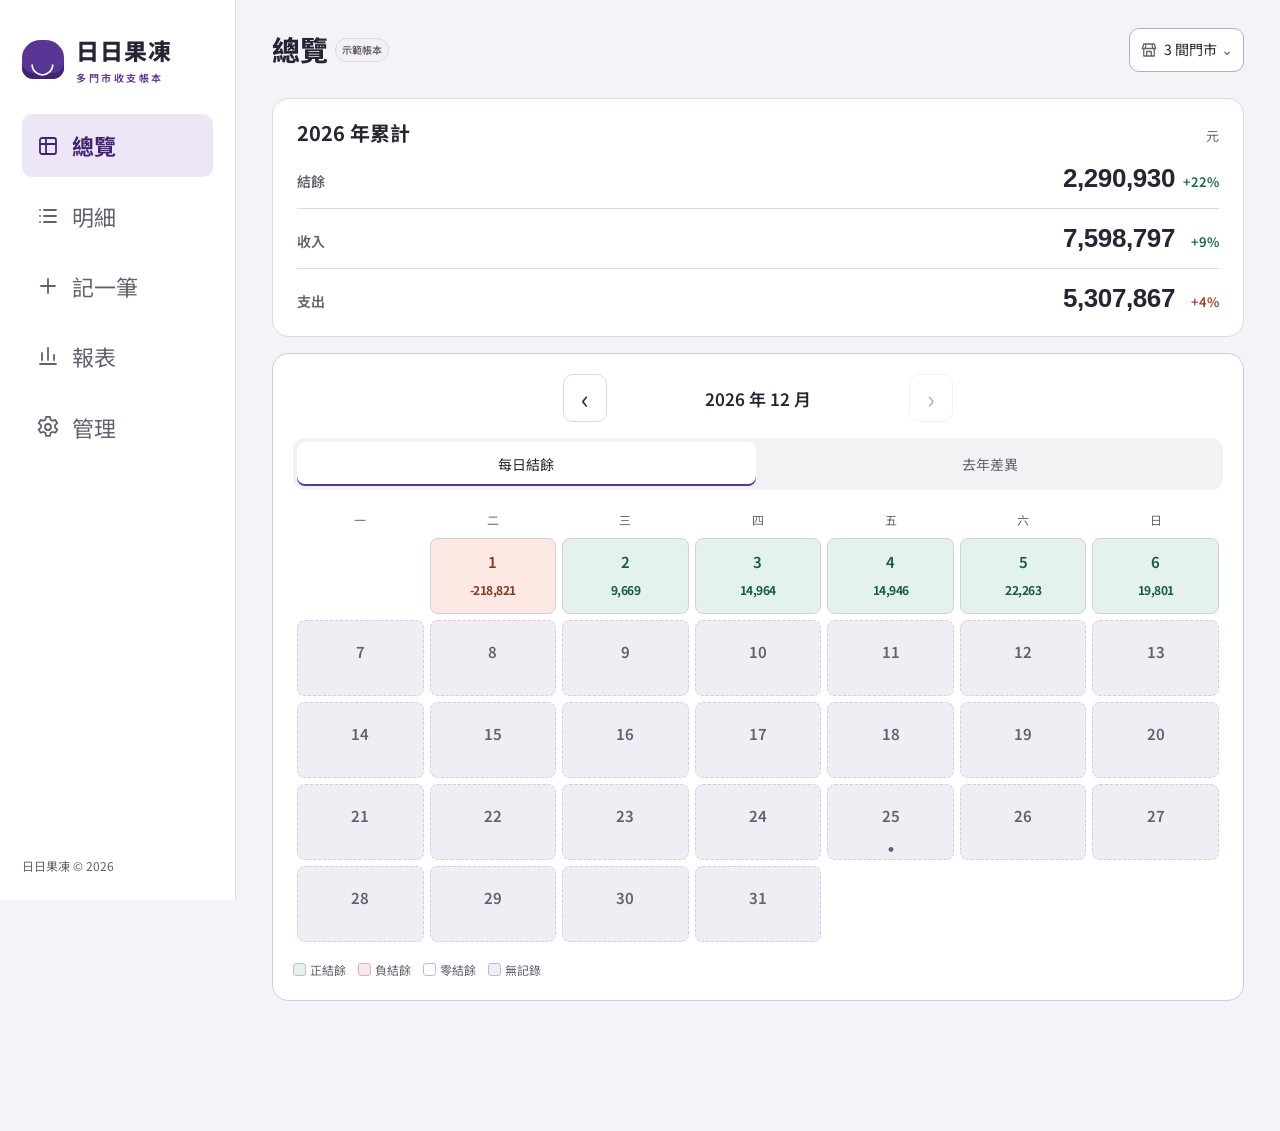
==== commit 171b5781: "Deploy shop-ledger from 778c739" ====
--- a/shop-ledger/index.html
+++ b/shop-ledger/index.html
@@ -88,7 +88,7 @@
 </script>
  <link rel="stylesheet" href="style.css"><link rel="stylesheet" href="mobile-app.css"><link rel="stylesheet" href="mobile-reports.css"><link rel="stylesheet" href="compact-reports.css"><script id="app-script" type="module" src="app.js"></script>
 <link rel="stylesheet" href="chart-design.css"><link rel="stylesheet" href="store-picker.css"><link rel="stylesheet" href="management.css"><link rel="stylesheet" href="transactions.css"><link rel="stylesheet" href="app-shell.css"><link rel="stylesheet" href="report-period.css"></head>
-<body class="app-loading"><div id="initial-loading"><div id="loading-card" role="status" aria-live="polite" tabindex="-1"><span id="loading-spinner" aria-hidden="true"></span><p id="loading-message">正在載入帳本…</p><button type="button" id="loading-retry" onclick="location.reload()" hidden>重新載入</button><noscript><style>#loading-spinner,#loading-message{display:none}</style><p>請啟用 JavaScript 後重新載入。</p></noscript></div></div><aside class="sidebar" data-app-surface inert><a class="brand" href="#overview"><span class="jelly-logo" aria-hidden="true">◡</span><span>日日果凍<small>多門市收支帳本</small></span></a><nav aria-label="主要導覽"><a href="#overview" ><svg viewBox="0 0 24 24" fill="none" stroke="currentColor" stroke-width="1.8" stroke-linecap="round" stroke-linejoin="round" aria-hidden="true"><rect x="4" y="4" width="16" height="16" rx="2"/><path d="M4 10h16M10 4v16"/></svg><span>總覽</span></a><a href="#transactions" ><svg viewBox="0 0 24 24" fill="none" stroke="currentColor" stroke-width="1.8" stroke-linecap="round" stroke-linejoin="round" aria-hidden="true"><path d="M8 6h12M8 12h12M8 18h12M4 6h.01M4 12h.01M4 18h.01"/></svg><span>明細</span></a><a href="#entry-panel" class="entry-link"><svg viewBox="0 0 24 24" fill="none" stroke="currentColor" stroke-width="1.8" stroke-linecap="round" stroke-linejoin="round" aria-hidden="true"><path d="M12 5v14M5 12h14"/></svg><span>記一筆</span></a><a href="#annual" ><svg viewBox="0 0 24 24" fill="none" stroke="currentColor" stroke-width="1.8" stroke-linecap="round" stroke-linejoin="round" aria-hidden="true"><path d="M4 20h16M6 16V9M12 16V4M18 16v-5"/></svg><span>報表</span></a><a href="#management" ><svg viewBox="0 0 24 24" fill="none" stroke="currentColor" stroke-width="1.8" stroke-linecap="round" stroke-linejoin="round" aria-hidden="true"><circle cx="12" cy="12" r="3"/><path d="m10 3 4 0 .5 3 2 1.2 2.8-1 2 3.5-2.3 2v2.6l2.3 2-2 3.5-2.8-1-2 1.2-.5 3h-4l-.5-3-2-1.2-2.8 1-2-3.5 2.3-2v-2.6l-2.3-2 2-3.5 2.8 1 2-1.2Z" transform="translate(0 -1) scale(1 .95)"/></svg><span>管理</span></a></nav><div class="sidebar-bottom">日日果凍 © <span id="year"></span></div></aside><div class="page" data-app-surface inert><header class="app-header"><div class="app-heading"><h1 id="page-title" tabindex="-1">總覽</h1><span id="mode-badge" class="badge" role="status" aria-live="polite">示範模式</span></div><div id="header-store-slot" hidden><div class="store-picker-field"><span class="scope-field-label">查看門市</span><button type="button" id="store-scope" aria-label="查看門市" aria-haspopup="dialog" aria-controls="store-scope-dialog" aria-expanded="false">選擇門市</button></div></div></header><main id="app-main" aria-busy="true"><div id="scope-anchor" hidden></div><section class="scope-panel" id="scope-panel"><div class="controls"><div id="record-period-controls" hidden><button type="button" id="record-month-prev" aria-label="上一個月">‹</button><button type="button" id="record-period-toggle" aria-haspopup="dialog" aria-controls="record-period-dialog" aria-expanded="false"><span id="record-period-label"></span><span id="record-period-compact" aria-hidden="true"></span><span aria-hidden="true">⌄</span></button><button type="button" id="record-month-next" aria-label="下一個月">›</button></div><label><span class="scope-field-label">統計期間</span><select id="range-preset" aria-label="統計期間"><option value="today">今日</option><option value="week">近 7 天</option><option value="month" selected>本月</option><option value="year">今年</option><option value="custom">自訂日期</option></select></label><div id="transaction-tools" hidden><button type="button" id="record-search-toggle" aria-label="搜尋明細" aria-controls="record-search-panel" aria-expanded="false"><svg viewBox="0 0 24 24" fill="none" stroke="currentColor" stroke-width="1.8" aria-hidden="true"><circle cx="10.5" cy="10.5" r="6.5"/><path d="m16 16 5 5"/></svg><span class="tool-label">搜尋</span></button><button type="button" id="record-filter-toggle" aria-label="篩選明細" aria-controls="record-filter-dialog" aria-haspopup="dialog" aria-expanded="false"><svg viewBox="0 0 24 24" fill="none" stroke="currentColor" stroke-width="1.8" aria-hidden="true"><path d="M3 6h18M3 12h18M3 18h18"/><path d="M8 3v6M16 9v6M10 15v6" stroke-width="3"/></svg><span class="tool-label">篩選</span><span id="record-filter-count" hidden></span></button></div></div><details id="range-details"><summary id="range-context"></summary><div class="controls"><label>開始日<input type="date" id="range-start"></label><label>結束日<input type="date" id="range-end"></label><button type="button" id="range-apply" class="button small">套用日期</button></div></details><p id="compact-range-context" class="compact-range-context" hidden></p><p id="scope-period-context" class="scope-period-context" hidden></p><p id="range-error" class="form-error" role="alert" hidden></p></section><p id="app-status" class="app-status" role="status"></p><section id="overview" data-page><section class="stats overview-summary" aria-labelledby="overview-year-title"><header class="overview-summary-heading"><h2 id="overview-year-title">今年累計</h2><span>元</span></header><article class="stat-card balance"><div class="stat-label">結餘</div><div class="overview-value-row"><div class="stat-value" id="balance-value">0</div><span id="balance-change" class="comparison-change neutral">—</span></div></article><article class="stat-card income"><div class="stat-label">收入</div><div class="overview-value-row"><div class="stat-value" id="income-value">0</div><span id="income-change" class="comparison-change neutral">—</span></div></article><article class="stat-card expense"><div class="stat-label">支出</div><div class="overview-value-row"><div class="stat-value" id="expense-value">0</div><span id="expense-change" class="comparison-change neutral">—</span></div></article></section><section id="calendar-panel" class="panel" aria-labelledby="calendar-title"><div class="calendar-heading"><h2 id="calendar-title">每日結餘</h2><button type="button" id="calendar-today" class="text-button" hidden>回本月</button></div><div class="calendar-month-nav" role="group" aria-label="切換月份"><button type="button" id="calendar-prev" aria-label="上一個月">‹</button><strong id="calendar-month" aria-live="polite"></strong><button type="button" id="calendar-next" aria-label="下一個月">›</button></div><div class="segmented" id="calendar-view"><button type="button" data-calendar="calendar" aria-pressed="true">月曆</button><button type="button" data-calendar="comparison" aria-pressed="false">去年差異</button></div><div class="calendar-scroll" tabindex="0" role="region" aria-label="每日結餘月曆"><div class="calendar-weekdays" aria-hidden="true"><span>一</span><span>二</span><span>三</span><span>四</span><span>五</span><span>六</span><span>日</span></div><div id="revenue-calendar" class="revenue-calendar" aria-label="每日結餘日曆"></div></div><div id="calendar-balance-legend" class="heatmap-legend balance-legend" aria-label="結餘顏色說明"><span><i class="balance-positive"></i>正結餘</span><span><i class="balance-negative"></i>負結餘</span><span><i class="balance-zero"></i>零結餘</span><span><i class="balance-missing"></i>無記錄</span></div><div id="calendar-comparison-legend" class="calendar-comparison-legend" hidden><span>結餘差額（元）</span><span class="comparison-change favorable">＋增加</span><span class="comparison-change unfavorable">−減少</span><span>0 持平</span></div><p id="calendar-availability" class="muted" hidden></p><div id="revenue-day-detail" class="revenue-day-detail" aria-live="polite"></div></section></section><section id="transactions" data-page hidden><section class="panel transactions-panel"><h2 class="sr-only">收支明細 <span id="row-count" class="count-badge">0</span></h2><div hidden><select id="filter-category" aria-label="已套用分類"></select><select id="filter-type" aria-label="已套用收支類型"><option value="all">全部類型</option><option value="income">收入</option><option value="expense">支出</option></select></div>
+<body class="app-loading"><div id="initial-loading"><div id="loading-card" role="status" aria-live="polite" tabindex="-1"><span id="loading-spinner" aria-hidden="true"></span><p id="loading-message">正在載入帳本…</p><button type="button" id="loading-retry" onclick="location.reload()" hidden>重新載入</button><noscript><style>#loading-spinner,#loading-message{display:none}</style><p>請啟用 JavaScript 後重新載入。</p></noscript></div></div><aside class="sidebar" data-app-surface inert><a class="brand" href="#overview"><span class="jelly-logo" aria-hidden="true">◡</span><span>日日果凍<small>多門市收支帳本</small></span></a><nav aria-label="主要導覽"><a href="#overview" ><svg viewBox="0 0 24 24" fill="none" stroke="currentColor" stroke-width="1.8" stroke-linecap="round" stroke-linejoin="round" aria-hidden="true"><rect x="4" y="4" width="16" height="16" rx="2"/><path d="M4 10h16M10 4v16"/></svg><span>總覽</span></a><a href="#transactions" ><svg viewBox="0 0 24 24" fill="none" stroke="currentColor" stroke-width="1.8" stroke-linecap="round" stroke-linejoin="round" aria-hidden="true"><path d="M8 6h12M8 12h12M8 18h12M4 6h.01M4 12h.01M4 18h.01"/></svg><span>明細</span></a><a href="#entry-panel" class="entry-link"><svg viewBox="0 0 24 24" fill="none" stroke="currentColor" stroke-width="1.8" stroke-linecap="round" stroke-linejoin="round" aria-hidden="true"><path d="M12 5v14M5 12h14"/></svg><span>記一筆</span></a><a href="#annual" ><svg viewBox="0 0 24 24" fill="none" stroke="currentColor" stroke-width="1.8" stroke-linecap="round" stroke-linejoin="round" aria-hidden="true"><path d="M4 20h16M6 16V9M12 16V4M18 16v-5"/></svg><span>報表</span></a><a href="#management" ><svg viewBox="0 0 24 24" fill="none" stroke="currentColor" stroke-width="1.8" stroke-linecap="round" stroke-linejoin="round" aria-hidden="true"><circle cx="12" cy="12" r="3"/><path d="m10 3 4 0 .5 3 2 1.2 2.8-1 2 3.5-2.3 2v2.6l2.3 2-2 3.5-2.8-1-2 1.2-.5 3h-4l-.5-3-2-1.2-2.8 1-2-3.5 2.3-2v-2.6l-2.3-2 2-3.5 2.8 1 2-1.2Z" transform="translate(0 -1) scale(1 .95)"/></svg><span>管理</span></a></nav><div class="sidebar-bottom">日日果凍 © <span id="year"></span></div></aside><div class="page" data-app-surface inert><header class="app-header"><div class="app-heading"><h1 id="page-title" tabindex="-1">總覽</h1><span id="mode-badge" class="badge" role="status" aria-live="polite">示範模式</span></div><div id="header-store-slot" hidden><div class="store-picker-field"><span class="scope-field-label">查看門市</span><button type="button" id="store-scope" aria-label="查看門市" aria-haspopup="dialog" aria-controls="store-scope-dialog" aria-expanded="false">選擇門市</button></div></div></header><main id="app-main" aria-busy="true"><div id="scope-anchor" hidden></div><section class="scope-panel" id="scope-panel"><div class="controls"><div id="record-period-controls" hidden><button type="button" id="record-month-prev" aria-label="上一個月">‹</button><button type="button" id="record-period-toggle" aria-haspopup="dialog" aria-controls="record-period-dialog" aria-expanded="false"><span id="record-period-label"></span><span id="record-period-compact" aria-hidden="true"></span><span aria-hidden="true">⌄</span></button><button type="button" id="record-month-next" aria-label="下一個月">›</button></div><label><span class="scope-field-label">統計期間</span><select id="range-preset" aria-label="統計期間"><option value="today">今日</option><option value="week">近 7 天</option><option value="month" selected>本月</option><option value="year">今年</option><option value="custom">自訂日期</option></select></label><div id="transaction-tools" hidden><button type="button" id="record-search-toggle" aria-label="搜尋明細" aria-controls="record-search-panel" aria-expanded="false"><svg viewBox="0 0 24 24" fill="none" stroke="currentColor" stroke-width="1.8" aria-hidden="true"><circle cx="10.5" cy="10.5" r="6.5"/><path d="m16 16 5 5"/></svg><span class="tool-label">搜尋</span></button><button type="button" id="record-filter-toggle" aria-label="篩選明細" aria-controls="record-filter-dialog" aria-haspopup="dialog" aria-expanded="false"><svg viewBox="0 0 24 24" fill="none" stroke="currentColor" stroke-width="1.8" aria-hidden="true"><path d="M3 6h18M3 12h18M3 18h18"/><path d="M8 3v6M16 9v6M10 15v6" stroke-width="3"/></svg><span class="tool-label">篩選</span><span id="record-filter-count" hidden></span></button></div></div><details id="range-details"><summary id="range-context"></summary><div class="controls"><label>開始日<input type="date" id="range-start"></label><label>結束日<input type="date" id="range-end"></label><button type="button" id="range-apply" class="button small">套用日期</button></div></details><p id="compact-range-context" class="compact-range-context" hidden></p><p id="scope-period-context" class="scope-period-context" hidden></p><p id="range-error" class="form-error" role="alert" hidden></p></section><p id="app-status" class="app-status" role="status"></p><section id="overview" data-page><section class="stats overview-summary" aria-labelledby="overview-year-title"><header class="overview-summary-heading"><h2 id="overview-year-title">今年累計</h2><span>元</span></header><article class="stat-card balance"><div class="stat-label">結餘</div><div class="overview-value-row"><div class="stat-value" id="balance-value">0</div><span id="balance-change" class="comparison-change neutral">—</span></div></article><article class="stat-card income"><div class="stat-label">收入</div><div class="overview-value-row"><div class="stat-value" id="income-value">0</div><span id="income-change" class="comparison-change neutral">—</span></div></article><article class="stat-card expense"><div class="stat-label">支出</div><div class="overview-value-row"><div class="stat-value" id="expense-value">0</div><span id="expense-change" class="comparison-change neutral">—</span></div></article></section><section id="calendar-panel" class="panel" aria-labelledby="calendar-title"><h2 id="calendar-title" class="sr-only">每日結餘</h2><div class="calendar-month-nav" role="group" aria-label="切換月份"><button type="button" id="calendar-prev" aria-label="上一個月">‹</button><div class="calendar-month-label"><strong id="calendar-month" aria-live="polite"></strong><button type="button" id="calendar-today" class="text-button" hidden>回本月</button></div><button type="button" id="calendar-next" aria-label="下一個月">›</button></div><div class="segmented" id="calendar-view"><button type="button" data-calendar="calendar" aria-pressed="true">每日結餘</button><button type="button" data-calendar="comparison" aria-pressed="false">去年差異</button></div><div class="calendar-scroll" tabindex="0" role="region" aria-label="每日結餘月曆"><div class="calendar-weekdays" aria-hidden="true"><span>一</span><span>二</span><span>三</span><span>四</span><span>五</span><span>六</span><span>日</span></div><div id="revenue-calendar" class="revenue-calendar" aria-label="每日結餘日曆"></div></div><div id="calendar-balance-legend" class="heatmap-legend balance-legend" aria-label="結餘顏色說明"><span><i class="balance-positive"></i>正結餘</span><span><i class="balance-negative"></i>負結餘</span><span><i class="balance-zero"></i>零結餘</span><span><i class="balance-missing"></i>無記錄</span></div><div id="calendar-comparison-legend" class="calendar-comparison-legend" hidden><span>結餘差額（元）</span><span class="comparison-change favorable">＋增加</span><span class="comparison-change unfavorable">−減少</span><span>0 持平</span></div><p id="calendar-availability" class="muted" hidden></p><div id="revenue-day-detail" class="revenue-day-detail" aria-live="polite"></div></section></section><section id="transactions" data-page hidden><section class="panel transactions-panel"><h2 class="sr-only">收支明細 <span id="row-count" class="count-badge">0</span></h2><div hidden><select id="filter-category" aria-label="已套用分類"></select><select id="filter-type" aria-label="已套用收支類型"><option value="all">全部類型</option><option value="income">收入</option><option value="expense">支出</option></select></div>
 <div id="record-search-panel" hidden><label class="search-box"><span aria-hidden="true">⌕</span><input id="filter-search" type="search" enterkeyhint="search" autocomplete="off" placeholder="搜尋門市、分類、備註" aria-label="搜尋門市、分類、備註"></label><button type="button" id="record-search-clear" aria-label="清除搜尋文字" hidden>×</button><button type="button" id="record-search-close">完成</button></div>
 <div id="record-active-filters"><div id="record-filter-chips"></div><button type="button" id="clear-filters" aria-label="清除明細篩選">清除</button><span id="table-summary" role="status" aria-live="polite"></span></div><div id="records-start"></div><div class="table-scroll"><table aria-label="收支明細"><thead><tr><th scope="col">日期 / 門市</th><th scope="col">分類 / 備註</th><th scope="col">類型</th><th scope="col" class="amount-cell">金額</th><th scope="col"><span class="sr-only">操作</span></th></tr></thead><tbody id="records-body"></tbody></table></div><footer class="table-footer" id="records-pagination"><span id="records-page-range"></span><nav class="pagination" aria-label="收支明細分頁"><button type="button" id="prev-page" aria-label="上一頁">←</button><span id="page-label">1 / 1</span><button type="button" id="next-page" aria-label="下一頁">→</button></nav></footer><div id="records-more"><p id="records-progress" role="status" aria-live="polite"></p><button type="button" id="records-load-more">顯示更多</button></div></section></section><section id="entry-panel" data-page hidden><section class="panel entry-panel"><div class="panel-heading"><div><h2 id="entry-title" tabindex="-1">記下一筆 <span class="purple-text">＋</span></h2></div></div><form id="entry-form"><div class="entry-type" role="group" aria-label="收支類型"><button type="button" data-type="expense" class="selected"><span class="entry-type-icon" aria-hidden="true">↗</span> 支出</button><button type="button" data-type="income"><span class="entry-type-icon" aria-hidden="true">↙</span> 收入</button></div><label class="field">金額 <span class="required">*</span><div class="amount-input"><span>NT$</span><input type="number" id="entry-amount" min="0.01" max="999999999" step="0.01" inputmode="decimal" placeholder="0" required></div></label><label class="field store-field">門市 <span class="required">*</span><select id="entry-store" required></select><a href="#management" class="inline-link">管理門市</a></label><label class="field">日期<input type="date" id="entry-date" aria-describedby="entry-date-note" required><small id="entry-date-note" hidden></small></label><label class="field">分類<select id="entry-category" required></select></label><label class="field">備註 <small>選填</small><textarea id="entry-note" maxlength="300" placeholder="收款方式、採購內容" rows="2"></textarea></label><p id="save-error" class="form-error" role="alert" hidden></p><button type="button" id="entry-delete" class="text-button entry-delete" hidden>刪除記錄</button><div class="entry-actions"><button type="submit" class="button save-button" id="save-button">儲存支出</button><button type="button" id="cancel-edit" class="text-button cancel-edit" hidden>取消修改</button></div><p class="save-hint" id="save-hint">示範模式 · 僅儲存在此瀏覽器</p></form></section></section><section id="annual" data-page hidden>
 <section id="report-menu" aria-labelledby="report-menu-title">
@@ -118,7 +118,7 @@
 <section class="panel management-panel"><div class="panel-heading"><h2 class="sr-only">門市與分類</h2></div><p id="catalog-status" class="report-help"></p><div class="catalog-toolbar"><div class="segmented" id="management-tabs"><button data-manage="stores" type="button" aria-pressed="true">門市</button><button data-manage="categories" type="button" aria-pressed="false">分類</button></div></div><button type="button" id="catalog-add-button" class="catalog-add-trigger">＋ 新增門市</button><p id="catalog-error" class="form-error" role="alert" hidden></p><div id="catalog-list"></div><p id="catalog-sort-status" class="report-help" role="status" aria-live="polite" hidden></p></section><section class="panel management-panel sync-panel" aria-labelledby="sync-title">
 <h2 id="sync-title">帳本與同步</h2><p id="sync-label"></p><p id="refresh-error" class="form-error" role="alert" hidden></p>
 <div class="sync-actions"><button id="refresh-button" class="button secondary" aria-label="立即同步帳本">立即同步</button><button class="button secondary settings-trigger" aria-label="試算表連接設定">連接設定</button></div>
-<div class="sync-tools"><a id="sheet-link" class="sync-tool" target="_blank" rel="noopener noreferrer" hidden><span>開啟 Google 試算表</span><span aria-hidden="true">↗</span></a><button id="pwa-install" type="button" class="sync-tool pwa-install">加入手機主畫面</button></div>
+<div class="sync-tools"><div id="ledger-share" hidden><button id="share-ledger" type="button" class="sync-tool"><svg viewBox="0 0 24 24" fill="none" stroke="currentColor" stroke-width="1.8" stroke-linecap="round" stroke-linejoin="round" aria-hidden="true"><path d="M12 15V3m-4 4 4-4 4 4M7 10H5v11h14V10h-2"/></svg><span>分享帳本</span></button><div id="ledger-share-manual" hidden><p class="muted" role="status">無法自動複製，請選取下方連結手動複製。</p><label class="field" for="ledger-share-url">帳本分享連結<textarea id="ledger-share-url" rows="3" readonly spellcheck="false" autocomplete="off" autocapitalize="off"></textarea></label></div></div><button id="pwa-install" type="button" class="sync-tool pwa-install">加入手機主畫面</button></div>
 </section></section></main></div><dialog id="record-period-dialog" data-app-surface inert aria-labelledby="record-period-title"><form id="record-period-form" novalidate><header class="record-filter-heading"><h2 id="record-period-title">選擇期間</h2><button type="button" id="record-period-cancel" autofocus>取消</button></header><div class="record-filter-body"><div id="record-period-options" role="group" aria-label="統計期間選項"><button type="button" data-period="today">今日</button><button type="button" data-period="week">近7天</button><button type="button" data-period="month">月份</button><button type="button" data-period="year">今年</button><button type="button" data-period="lastyear">去年</button><button type="button" data-period="custom">自訂日期</button></div><label id="record-month-field" class="field">月份<input type="month" id="record-period-month"></label><div id="record-custom-fields"><label class="field">開始日<input type="date" id="record-period-start"></label><label class="field">結束日<input type="date" id="record-period-end"></label></div><p id="record-period-error" class="form-error" role="alert" hidden></p></div><footer class="record-filter-footer"><button type="submit" id="record-period-apply">套用期間</button></footer></form></dialog><dialog id="record-filter-dialog" data-app-surface inert aria-labelledby="record-filter-title"><header class="record-filter-heading"><h2 id="record-filter-title">篩選明細</h2><button type="button" id="record-filter-cancel" autofocus>取消</button></header><div class="record-filter-body"><fieldset><legend>收支類型</legend><div id="record-filter-types" role="group" aria-label="篩選收支類型"><button type="button" data-record-filter-type="all" aria-pressed="true">全部</button><button type="button" data-record-filter-type="income" aria-pressed="false">收入</button><button type="button" data-record-filter-type="expense" aria-pressed="false">支出</button></div></fieldset><label class="record-filter-category">分類<select id="record-filter-category" aria-label="篩選分類"></select></label></div><footer class="record-filter-footer"><button type="button" id="record-filter-reset">重設</button><button type="button" id="record-filter-apply" class="button">套用篩選</button></footer></dialog><dialog id="store-scope-dialog" data-app-surface inert aria-labelledby="store-scope-title"><header class="store-picker-heading"><h2 id="store-scope-title">查看門市</h2><button type="button" class="store-picker-close" id="store-scope-cancel" autofocus>取消</button></header><div class="store-picker-tools"><button type="button" id="store-scope-all">全選</button><button type="button" id="store-scope-default">恢復預設</button></div><div id="store-scope-list" role="group" aria-label="勾選要合併查看的門市"></div><footer class="store-picker-footer"><p id="store-scope-error" role="status" hidden>請至少選擇一項。</p><button type="button" id="store-scope-apply">套用</button></footer></dialog><dialog id="pwa-dialog" aria-labelledby="pwa-title" aria-describedby="pwa-status"><h2 id="pwa-title">加入手機主畫面</h2><p id="pwa-status" class="muted"></p><form method="dialog" class="dialog-buttons"><button id="pwa-close" class="button" autofocus>知道了</button></form></dialog>
 <dialog id="settings-dialog" data-app-surface inert><div class="dialog-heading"><div><h2>連接你的 Google 試算表</h2></div><button class="icon-button" id="close-settings" aria-label="關閉設定">×</button></div><form id="settings-form"><details class="pwa-import"><summary>已有記帳分享連結？</summary><label class="field" for="settings-share-link">貼上原記帳分享連結<textarea id="settings-share-link" rows="3" autocomplete="off" autocapitalize="off" spellcheck="false" placeholder="https://…/?sheet=…&amp;api=…"></textarea></label><button type="button" id="settings-import-link" class="button secondary">帶入連接設定</button><p class="muted">帶入後按「連接並載入帳本」。連結只在此裝置解析。</p></details><label class="field">① 貼上試算表網址或 ID<input id="settings-sheet" placeholder="https://docs.google.com/spreadsheets/d/…/edit" required autocomplete="off"></label><details class="setup-guide"><summary>第一次使用？展開 3 步驟設定教學</summary><ol><li>先填上方試算表網址，按「下載連接程式」。程式會綁定這一份表格，並產生專用連接密碼。<button type="button" id="download-script" class="button secondary small">↓ 下載連接程式 Code.gs</button></li><li>在試算表開啟「擴充功能 → Apps Script」，用下載的程式取代原有內容並儲存。程式只讀近三年「收支明細_YYYY」分頁（例如收支明細_2026），每頁八欄：記錄ID、日期、類型、分類、金額、備註、更新時間、門市。舊帳請自行整理；不讀取或搬移原「收支明細」。載入帳本時會自動建立缺少的近三年年度空表，已有不同欄位時停止操作以保護資料。</li><li>按「部署 → 新增部署 → 網頁應用程式」。執行身分選「我」，誰可以存取選「所有人」，由擁有者完成一次授權，再把結尾為 <code>/exec</code> 的網址貼到下方。</li></ol><p>不需把整份試算表公開。持有網站連接設定的人可讀寫帳本，請只分享給可信任的人。若帳號無法選擇「所有人」，需由 Workspace 管理員允許匿名部署。</p></details><label class="field">② Apps Script 部署 ID 或網址<input id="settings-api" type="text" placeholder="AKfy… 或完整的 /exec 部署網址" required autocomplete="off" spellcheck="false" autocapitalize="off"></label><label class="field">③ 連接密碼<div class="password-row"><input id="settings-key" type="password" placeholder="下載連接程式時會自動填入" required autocomplete="off"><button type="button" class="text-button" id="toggle-key">顯示</button></div><small>連接密碼保存在此瀏覽器，分享連結時放於 # 後方。</small></label><p id="settings-error" class="form-error" role="alert" hidden></p><div class="dialog-buttons"><button type="button" id="demo-button" class="button secondary">使用示範帳本</button><button type="submit" id="connect-button" class="button">連接並載入帳本 →</button></div><div id="connected-tools" hidden><button type="button" id="copy-link" class="button secondary">複製記帳分享連結</button><p class="muted">新裝置開啟即可連接。持有連結的人可讀寫帳本，請只分享給可信任的人。</p><p id="share-local-note" class="muted" hidden>目前使用本機網址，其他裝置無法開啟。請在已部署的公開網站連接帳本，再複製分享連結。</p><div id="share-result" hidden><p id="share-status" class="muted" role="status"></p><label class="field" for="share-url">記帳分享網址<textarea id="share-url" rows="3" readonly spellcheck="false" autocomplete="off" autocapitalize="off" aria-describedby="share-status"></textarea></label></div></div></form></dialog>
 <dialog id="delete-dialog" data-app-surface inert><h2>刪除這筆記錄？</h2><p id="delete-description"></p><p class="muted">刪除後會更新帳本與統計，這個動作無法復原。</p><p id="delete-error" class="form-error" role="alert" hidden></p><div class="dialog-buttons"><button id="cancel-delete" class="button secondary">保留記錄</button><button id="confirm-delete" class="button danger">確認刪除</button></div></dialog>
--- a/shop-ledger/mobile-app.css
+++ b/shop-ledger/mobile-app.css
@@ -20,6 +20,13 @@
 .sync-tools #pwa-install:disabled{color:var(--muted);border-color:var(--line);cursor:wait}
 @media(forced-colors:active){.sync-tools #pwa-install{border-color:ButtonText;color:ButtonText;background:ButtonFace}.sync-tools #pwa-install::before{background:ButtonText;forced-color-adjust:none}.sync-tools #pwa-install:focus-visible{outline-color:Highlight}.sync-tools #pwa-install:disabled{color:GrayText;border-color:GrayText}}
 .sync-tool:focus-visible{outline:2px solid var(--purple);outline-offset:3px}
+.sync-tools #share-ledger{justify-content:flex-start;min-height:60px;padding:14px 16px;border:1px solid var(--line);border-radius:12px;font-size:16px;font-weight:600;cursor:pointer}
+#share-ledger svg{flex:none;width:24px;height:24px}
+#share-ledger:disabled{opacity:.5;cursor:wait}
+#ledger-share{margin-top:12px}
+.sync-tools #ledger-share:not([hidden])+#pwa-install{margin-top:12px}
+#ledger-share-url{font-size:16px;line-height:1.5;overflow-wrap:anywhere;word-break:break-all;resize:vertical}
+@media(forced-colors:active){.sync-tools #share-ledger{border-color:ButtonText;color:ButtonText;background:ButtonFace}}
 .year-chart-detail>summary{min-height:44px;padding:12px 0;color:var(--purple);font-size:16px;font-weight:600;cursor:pointer}
 #overview #calendar-panel{margin:0 0 20px;background:#fff}
 #calendar-panel>.controls{align-items:center;justify-content:space-between;gap:12px}
@@ -29,11 +36,9 @@
 #calendar-panel .report-help{line-height:1.7;margin-bottom:10px}
 #calendar-panel .calendar-weekdays,#calendar-panel .revenue-calendar{min-width:0}
 #calendar-panel .calendar-scroll{overflow-x:visible}
-.calendar-heading{display:flex;align-items:center;justify-content:space-between;gap:12px}
-.calendar-heading h2{min-width:0}
-.calendar-heading .text-button{flex-shrink:0}
-.calendar-heading .text-button{min-height:44px;padding:8px;color:var(--muted)}
-.calendar-month-nav{display:grid;grid-template-columns:44px minmax(0,1fr) 44px;gap:8px;align-items:center;max-width:390px;margin:12px auto 0}
+.calendar-month-label{display:flex;align-items:center;justify-content:center;flex-wrap:wrap;gap:0 4px;min-width:0}
+.calendar-month-label .text-button{min-height:44px;padding:8px;color:var(--muted);font-size:13px}
+.calendar-month-nav{display:grid;grid-template-columns:44px minmax(0,1fr) 44px;gap:8px;align-items:center;max-width:390px;margin:0 auto}
 .calendar-month-nav>button{width:44px;min-height:48px;border:1px solid var(--line);border-radius:10px;background:white;color:var(--ink);font-size:26px;line-height:1}
 .calendar-month-nav>label{min-width:0}
 .calendar-month-nav input{display:block;width:100%;min-width:0;min-height:48px;border:1px solid #b8acc5;border-radius:10px;background:white;color:var(--ink);font:inherit;font-size:16px;padding:8px;text-align:center}
--- a/shop-ledger/mobile-reports.css
+++ b/shop-ledger/mobile-reports.css
@@ -287,6 +287,9 @@
 .comparison-explanation p{color:var(--muted);font-size:14px;line-height:1.7}
 .store-period-pages{display:flex;justify-content:center;gap:14px;align-items:center;margin-top:8px;font-size:14px}
 .store-period-pages button{min-width:44px;min-height:44px;background:white;border:1px solid var(--line);border-radius:9px;color:var(--purple);font-size:18px}
+.store-period-more{display:grid;justify-items:center;gap:8px;margin-top:12px}
+.store-period-more p{margin:0;color:var(--muted);font-size:13px}
+.store-period-more button{min-height:44px;min-width:160px;padding:8px 16px;border:1px solid var(--line);border-radius:9px;background:white;color:var(--ink);font:inherit;font-size:14px;cursor:pointer}
 .store-yoy-page #report-stores>details,.store-yoy-page #compact-range-context{display:none}
 #report-stores>.compact-store-controls:empty{display:none}
 @media(max-width:760px){
--- a/shop-ledger/chart-design.css
+++ b/shop-ledger/chart-design.css
@@ -159,7 +159,7 @@
 #store-ranking .current-store-head{order:0}
 #store-ranking .current-store-row{order:1}
 #store-ranking .comparison-money-axis{order:2}
-#store-ranking .store-period-pages{order:3}
+#store-ranking .store-period-pages,#store-ranking .store-period-more{order:3}
 
 #report-back{color:var(--muted)}
 #report-workspace .monthly-nav button,#report-workspace .year-chart-month-nav button,
@@ -188,7 +188,7 @@
 #overview .stats .stat-value{font-size:22px;font-family:Arial,"Noto Sans TC",sans-serif;font-weight:600;letter-spacing:-.4px;margin:6px 0 0;line-height:1.35;font-variant-numeric:tabular-nums;overflow-wrap:anywhere}
 #overview .stats .balance .stat-value{font-weight:600;margin:0}
 #overview .stats .stat-value span{display:inline-block;max-width:100%;overflow-wrap:anywhere}
-.calendar-month-nav>strong{text-align:center;font-size:17px;font-weight:600;color:var(--ink);line-height:1.5}
+.calendar-month-label>strong{text-align:center;font-size:17px;font-weight:600;color:var(--ink);line-height:1.5}
 @media(min-width:761px){
  #overview .stats{padding:20px 24px}
  #overview .stats .stat-value{font-size:26px}
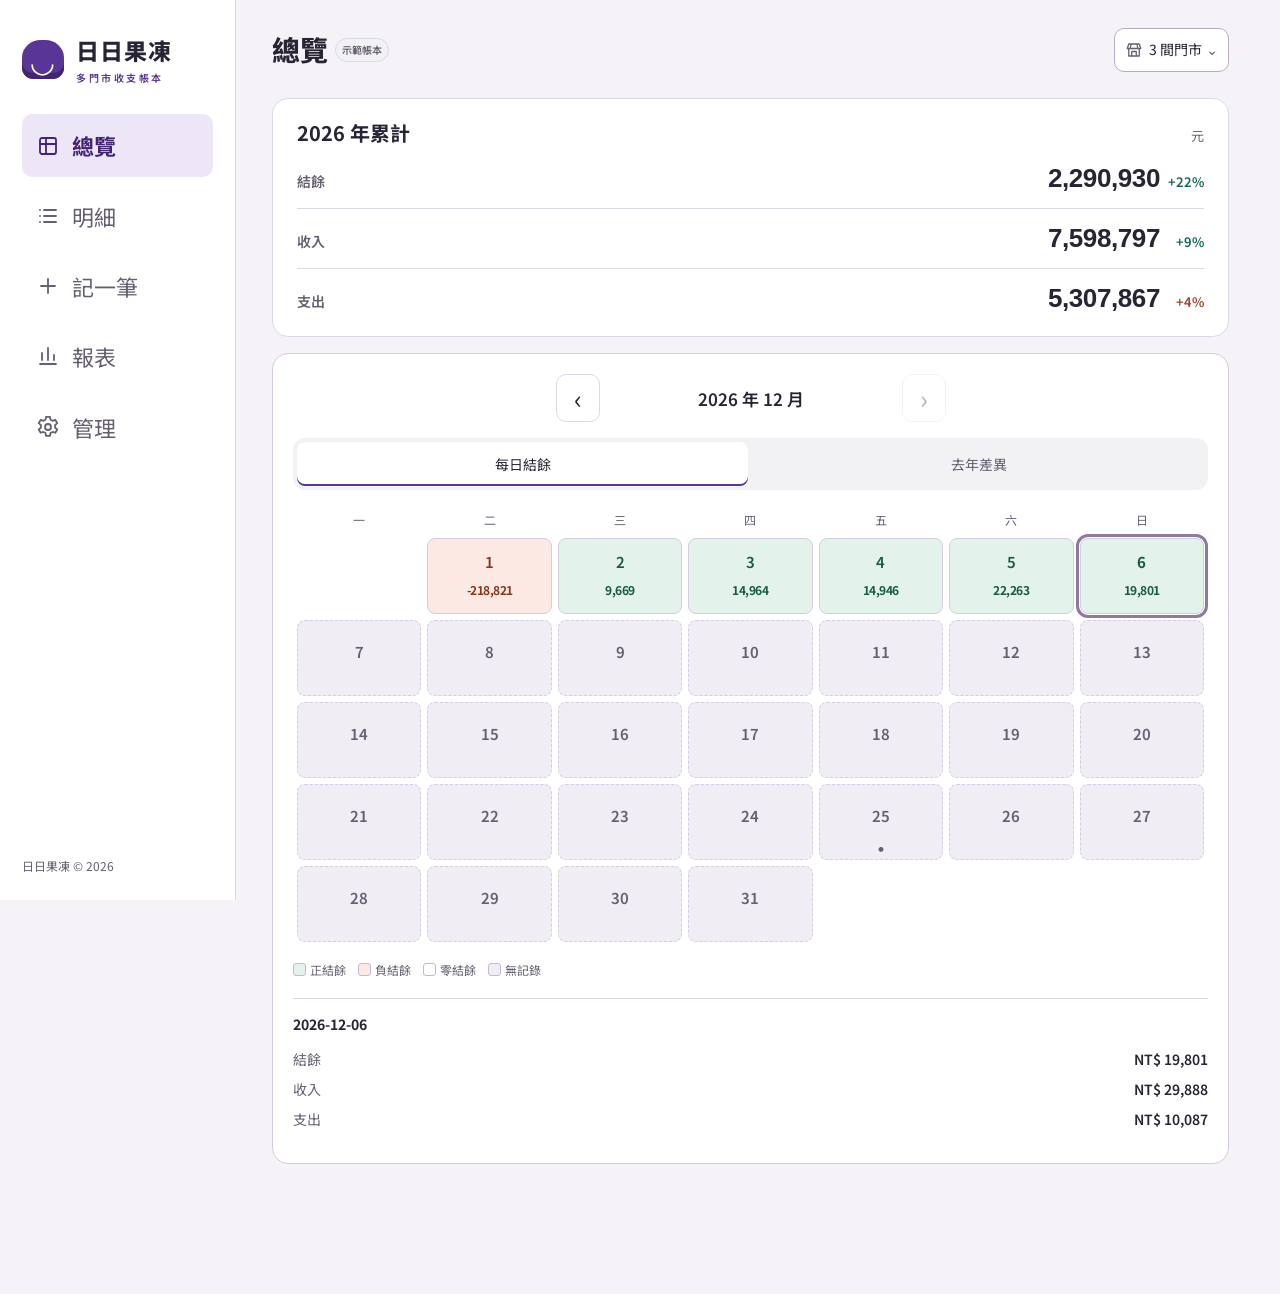
==== commit 5376cdf7: "Deploy shop-ledger from 5c58ba8" ====
--- a/shop-ledger/index.html
+++ b/shop-ledger/index.html
@@ -88,9 +88,9 @@
 </script>
  <link rel="stylesheet" href="style.css"><link rel="stylesheet" href="mobile-app.css"><link rel="stylesheet" href="mobile-reports.css"><link rel="stylesheet" href="compact-reports.css"><script id="app-script" type="module" src="app.js"></script>
 <link rel="stylesheet" href="chart-design.css"><link rel="stylesheet" href="store-picker.css"><link rel="stylesheet" href="management.css"><link rel="stylesheet" href="transactions.css"><link rel="stylesheet" href="app-shell.css"><link rel="stylesheet" href="report-period.css"></head>
-<body class="app-loading"><div id="initial-loading"><div id="loading-card" role="status" aria-live="polite" tabindex="-1"><span id="loading-spinner" aria-hidden="true"></span><p id="loading-message">正在載入帳本…</p><button type="button" id="loading-retry" onclick="location.reload()" hidden>重新載入</button><noscript><style>#loading-spinner,#loading-message{display:none}</style><p>請啟用 JavaScript 後重新載入。</p></noscript></div></div><aside class="sidebar" data-app-surface inert><a class="brand" href="#overview"><span class="jelly-logo" aria-hidden="true">◡</span><span>日日果凍<small>多門市收支帳本</small></span></a><nav aria-label="主要導覽"><a href="#overview" ><svg viewBox="0 0 24 24" fill="none" stroke="currentColor" stroke-width="1.8" stroke-linecap="round" stroke-linejoin="round" aria-hidden="true"><rect x="4" y="4" width="16" height="16" rx="2"/><path d="M4 10h16M10 4v16"/></svg><span>總覽</span></a><a href="#transactions" ><svg viewBox="0 0 24 24" fill="none" stroke="currentColor" stroke-width="1.8" stroke-linecap="round" stroke-linejoin="round" aria-hidden="true"><path d="M8 6h12M8 12h12M8 18h12M4 6h.01M4 12h.01M4 18h.01"/></svg><span>明細</span></a><a href="#entry-panel" class="entry-link"><svg viewBox="0 0 24 24" fill="none" stroke="currentColor" stroke-width="1.8" stroke-linecap="round" stroke-linejoin="round" aria-hidden="true"><path d="M12 5v14M5 12h14"/></svg><span>記一筆</span></a><a href="#annual" ><svg viewBox="0 0 24 24" fill="none" stroke="currentColor" stroke-width="1.8" stroke-linecap="round" stroke-linejoin="round" aria-hidden="true"><path d="M4 20h16M6 16V9M12 16V4M18 16v-5"/></svg><span>報表</span></a><a href="#management" ><svg viewBox="0 0 24 24" fill="none" stroke="currentColor" stroke-width="1.8" stroke-linecap="round" stroke-linejoin="round" aria-hidden="true"><circle cx="12" cy="12" r="3"/><path d="m10 3 4 0 .5 3 2 1.2 2.8-1 2 3.5-2.3 2v2.6l2.3 2-2 3.5-2.8-1-2 1.2-.5 3h-4l-.5-3-2-1.2-2.8 1-2-3.5 2.3-2v-2.6l-2.3-2 2-3.5 2.8 1 2-1.2Z" transform="translate(0 -1) scale(1 .95)"/></svg><span>管理</span></a></nav><div class="sidebar-bottom">日日果凍 © <span id="year"></span></div></aside><div class="page" data-app-surface inert><header class="app-header"><div class="app-heading"><h1 id="page-title" tabindex="-1">總覽</h1><span id="mode-badge" class="badge" role="status" aria-live="polite">示範模式</span></div><div id="header-store-slot" hidden><div class="store-picker-field"><span class="scope-field-label">查看門市</span><button type="button" id="store-scope" aria-label="查看門市" aria-haspopup="dialog" aria-controls="store-scope-dialog" aria-expanded="false">選擇門市</button></div></div></header><main id="app-main" aria-busy="true"><div id="scope-anchor" hidden></div><section class="scope-panel" id="scope-panel"><div class="controls"><div id="record-period-controls" hidden><button type="button" id="record-month-prev" aria-label="上一個月">‹</button><button type="button" id="record-period-toggle" aria-haspopup="dialog" aria-controls="record-period-dialog" aria-expanded="false"><span id="record-period-label"></span><span id="record-period-compact" aria-hidden="true"></span><span aria-hidden="true">⌄</span></button><button type="button" id="record-month-next" aria-label="下一個月">›</button></div><label><span class="scope-field-label">統計期間</span><select id="range-preset" aria-label="統計期間"><option value="today">今日</option><option value="week">近 7 天</option><option value="month" selected>本月</option><option value="year">今年</option><option value="custom">自訂日期</option></select></label><div id="transaction-tools" hidden><button type="button" id="record-search-toggle" aria-label="搜尋明細" aria-controls="record-search-panel" aria-expanded="false"><svg viewBox="0 0 24 24" fill="none" stroke="currentColor" stroke-width="1.8" aria-hidden="true"><circle cx="10.5" cy="10.5" r="6.5"/><path d="m16 16 5 5"/></svg><span class="tool-label">搜尋</span></button><button type="button" id="record-filter-toggle" aria-label="篩選明細" aria-controls="record-filter-dialog" aria-haspopup="dialog" aria-expanded="false"><svg viewBox="0 0 24 24" fill="none" stroke="currentColor" stroke-width="1.8" aria-hidden="true"><path d="M3 6h18M3 12h18M3 18h18"/><path d="M8 3v6M16 9v6M10 15v6" stroke-width="3"/></svg><span class="tool-label">篩選</span><span id="record-filter-count" hidden></span></button></div></div><details id="range-details"><summary id="range-context"></summary><div class="controls"><label>開始日<input type="date" id="range-start"></label><label>結束日<input type="date" id="range-end"></label><button type="button" id="range-apply" class="button small">套用日期</button></div></details><p id="compact-range-context" class="compact-range-context" hidden></p><p id="scope-period-context" class="scope-period-context" hidden></p><p id="range-error" class="form-error" role="alert" hidden></p></section><p id="app-status" class="app-status" role="status"></p><section id="overview" data-page><section class="stats overview-summary" aria-labelledby="overview-year-title"><header class="overview-summary-heading"><h2 id="overview-year-title">今年累計</h2><span>元</span></header><article class="stat-card balance"><div class="stat-label">結餘</div><div class="overview-value-row"><div class="stat-value" id="balance-value">0</div><span id="balance-change" class="comparison-change neutral">—</span></div></article><article class="stat-card income"><div class="stat-label">收入</div><div class="overview-value-row"><div class="stat-value" id="income-value">0</div><span id="income-change" class="comparison-change neutral">—</span></div></article><article class="stat-card expense"><div class="stat-label">支出</div><div class="overview-value-row"><div class="stat-value" id="expense-value">0</div><span id="expense-change" class="comparison-change neutral">—</span></div></article></section><section id="calendar-panel" class="panel" aria-labelledby="calendar-title"><h2 id="calendar-title" class="sr-only">每日結餘</h2><div class="calendar-month-nav" role="group" aria-label="切換月份"><button type="button" id="calendar-prev" aria-label="上一個月">‹</button><div class="calendar-month-label"><strong id="calendar-month" aria-live="polite"></strong><button type="button" id="calendar-today" class="text-button" hidden>回本月</button></div><button type="button" id="calendar-next" aria-label="下一個月">›</button></div><div class="segmented" id="calendar-view"><button type="button" data-calendar="calendar" aria-pressed="true">每日結餘</button><button type="button" data-calendar="comparison" aria-pressed="false">去年差異</button></div><div class="calendar-scroll" tabindex="0" role="region" aria-label="每日結餘月曆"><div class="calendar-weekdays" aria-hidden="true"><span>一</span><span>二</span><span>三</span><span>四</span><span>五</span><span>六</span><span>日</span></div><div id="revenue-calendar" class="revenue-calendar" aria-label="每日結餘日曆"></div></div><div id="calendar-balance-legend" class="heatmap-legend balance-legend" aria-label="結餘顏色說明"><span><i class="balance-positive"></i>正結餘</span><span><i class="balance-negative"></i>負結餘</span><span><i class="balance-zero"></i>零結餘</span><span><i class="balance-missing"></i>無記錄</span></div><div id="calendar-comparison-legend" class="calendar-comparison-legend" hidden><span>結餘差額（元）</span><span class="comparison-change favorable">＋增加</span><span class="comparison-change unfavorable">−減少</span><span>0 持平</span></div><p id="calendar-availability" class="muted" hidden></p><div id="revenue-day-detail" class="revenue-day-detail" aria-live="polite"></div></section></section><section id="transactions" data-page hidden><section class="panel transactions-panel"><h2 class="sr-only">收支明細 <span id="row-count" class="count-badge">0</span></h2><div hidden><select id="filter-category" aria-label="已套用分類"></select><select id="filter-type" aria-label="已套用收支類型"><option value="all">全部類型</option><option value="income">收入</option><option value="expense">支出</option></select></div>
+<body class="app-loading"><div id="initial-loading"><div id="loading-card" role="status" aria-live="polite" tabindex="-1"><span id="loading-spinner" aria-hidden="true"></span><p id="loading-message">正在載入帳本…</p><button type="button" id="loading-retry" onclick="location.reload()" hidden>重新載入</button><noscript><style>#loading-spinner,#loading-message{display:none}</style><p>請啟用 JavaScript 後重新載入。</p></noscript></div></div><aside class="sidebar" data-app-surface inert><a class="brand" href="#overview"><span class="jelly-logo" aria-hidden="true">◡</span><span>日日果凍<small>多門市收支帳本</small></span></a><nav aria-label="主要導覽"><a href="#overview" ><svg viewBox="0 0 24 24" fill="none" stroke="currentColor" stroke-width="1.8" stroke-linecap="round" stroke-linejoin="round" aria-hidden="true"><rect x="4" y="4" width="16" height="16" rx="2"/><path d="M4 10h16M10 4v16"/></svg><span>總覽</span></a><a href="#transactions" ><svg viewBox="0 0 24 24" fill="none" stroke="currentColor" stroke-width="1.8" stroke-linecap="round" stroke-linejoin="round" aria-hidden="true"><path d="M8 6h12M8 12h12M8 18h12M4 6h.01M4 12h.01M4 18h.01"/></svg><span>明細</span></a><a href="#entry-panel" class="entry-link"><svg viewBox="0 0 24 24" fill="none" stroke="currentColor" stroke-width="1.8" stroke-linecap="round" stroke-linejoin="round" aria-hidden="true"><path d="M12 5v14M5 12h14"/></svg><span>記一筆</span></a><a href="#annual" ><svg viewBox="0 0 24 24" fill="none" stroke="currentColor" stroke-width="1.8" stroke-linecap="round" stroke-linejoin="round" aria-hidden="true"><path d="M4 20h16M6 16V9M12 16V4M18 16v-5"/></svg><span>報表</span></a><a href="#management" ><svg viewBox="0 0 24 24" fill="none" stroke="currentColor" stroke-width="1.8" stroke-linecap="round" stroke-linejoin="round" aria-hidden="true"><circle cx="12" cy="12" r="3"/><path d="m10 3 4 0 .5 3 2 1.2 2.8-1 2 3.5-2.3 2v2.6l2.3 2-2 3.5-2.8-1-2 1.2-.5 3h-4l-.5-3-2-1.2-2.8 1-2-3.5 2.3-2v-2.6l-2.3-2 2-3.5 2.8 1 2-1.2Z" transform="translate(0 -1) scale(1 .95)"/></svg><span>管理</span></a></nav><div class="sidebar-bottom">日日果凍 © <span id="year"></span></div></aside><div class="page" data-app-surface inert><header class="app-header"><div class="app-heading"><button type="button" id="cancel-edit" class="text-button header-back" aria-label="返回收支明細" hidden>← 返回</button><h1 id="page-title" tabindex="-1">總覽</h1><span id="mode-badge" class="badge" role="status" aria-live="polite">示範模式</span></div><div id="header-store-slot" hidden><div class="store-picker-field"><span class="scope-field-label">查看門市</span><button type="button" id="store-scope" aria-label="查看門市" aria-haspopup="dialog" aria-controls="store-scope-dialog" aria-expanded="false">選擇門市</button></div></div></header><main id="app-main" aria-busy="true"><div id="scope-anchor" hidden></div><section class="scope-panel" id="scope-panel"><div class="controls"><div id="record-period-controls" hidden><button type="button" id="record-month-prev" aria-label="上一個月">‹</button><button type="button" id="record-period-toggle" aria-haspopup="dialog" aria-controls="record-period-dialog" aria-expanded="false"><span id="record-period-label"></span><span id="record-period-compact" aria-hidden="true"></span><span aria-hidden="true">⌄</span></button><button type="button" id="record-month-next" aria-label="下一個月">›</button></div><label><span class="scope-field-label">統計期間</span><select id="range-preset" aria-label="統計期間"><option value="today">今日</option><option value="week">近 7 天</option><option value="month" selected>本月</option><option value="year">今年</option><option value="custom">自訂日期</option></select></label><div id="transaction-tools" hidden><button type="button" id="record-search-toggle" aria-label="搜尋明細" aria-controls="record-search-panel" aria-expanded="false"><svg viewBox="0 0 24 24" fill="none" stroke="currentColor" stroke-width="1.8" aria-hidden="true"><circle cx="10.5" cy="10.5" r="6.5"/><path d="m16 16 5 5"/></svg><span class="tool-label">搜尋</span></button><button type="button" id="record-filter-toggle" aria-label="篩選明細" aria-controls="record-filter-dialog" aria-haspopup="dialog" aria-expanded="false"><svg viewBox="0 0 24 24" fill="none" stroke="currentColor" stroke-width="1.8" aria-hidden="true"><path d="M3 6h18M3 12h18M3 18h18"/><path d="M8 3v6M16 9v6M10 15v6" stroke-width="3"/></svg><span class="tool-label">篩選</span><span id="record-filter-count" hidden></span></button></div></div><details id="range-details"><summary id="range-context"></summary><div class="controls"><label>開始日<input type="date" id="range-start"></label><label>結束日<input type="date" id="range-end"></label><button type="button" id="range-apply" class="button small">套用日期</button></div></details><p id="compact-range-context" class="compact-range-context" hidden></p><p id="scope-period-context" class="scope-period-context" hidden></p><p id="range-error" class="form-error" role="alert" hidden></p></section><p id="app-status" class="app-status" role="status"></p><section id="overview" data-page><section class="stats overview-summary" aria-labelledby="overview-year-title"><header class="overview-summary-heading"><h2 id="overview-year-title">今年累計</h2><span>元</span></header><article class="stat-card balance"><div class="stat-label">結餘</div><div class="overview-value-row"><div class="stat-value" id="balance-value">0</div><span id="balance-change" class="comparison-change neutral">—</span></div></article><article class="stat-card income"><div class="stat-label">收入</div><div class="overview-value-row"><div class="stat-value" id="income-value">0</div><span id="income-change" class="comparison-change neutral">—</span></div></article><article class="stat-card expense"><div class="stat-label">支出</div><div class="overview-value-row"><div class="stat-value" id="expense-value">0</div><span id="expense-change" class="comparison-change neutral">—</span></div></article></section><section id="calendar-panel" class="panel" aria-labelledby="calendar-title"><h2 id="calendar-title" class="sr-only">每日結餘</h2><div class="calendar-month-nav" role="group" aria-label="切換月份"><button type="button" id="calendar-prev" aria-label="上一個月">‹</button><div class="calendar-month-label"><strong id="calendar-month" aria-live="polite"></strong><button type="button" id="calendar-today" class="text-button" hidden>回本月</button></div><button type="button" id="calendar-next" aria-label="下一個月">›</button></div><div class="segmented" id="calendar-view"><button type="button" data-calendar="calendar" aria-pressed="true">每日結餘</button><button type="button" data-calendar="comparison" aria-pressed="false">去年差異</button></div><div class="calendar-scroll" tabindex="0" role="region" aria-label="每日結餘月曆"><div class="calendar-weekdays" aria-hidden="true"><span>一</span><span>二</span><span>三</span><span>四</span><span>五</span><span>六</span><span>日</span></div><div id="revenue-calendar" class="revenue-calendar" aria-label="每日結餘日曆"></div></div><div id="calendar-balance-legend" class="heatmap-legend balance-legend" aria-label="結餘顏色說明"><span><i class="balance-positive"></i>正結餘</span><span><i class="balance-negative"></i>負結餘</span><span><i class="balance-zero"></i>零結餘</span><span><i class="balance-missing"></i>無記錄</span></div><div id="calendar-comparison-legend" class="calendar-comparison-legend" hidden><span>結餘差額（元）</span><span class="comparison-change favorable">＋增加</span><span class="comparison-change unfavorable">−減少</span><span>0 持平</span></div><p id="calendar-availability" class="muted" hidden></p><div id="revenue-day-detail" class="revenue-day-detail" aria-live="polite"></div></section></section><section id="transactions" data-page hidden><section class="panel transactions-panel"><h2 class="sr-only">收支明細 <span id="row-count" class="count-badge">0</span></h2><div hidden><select id="filter-category" aria-label="已套用分類"></select><select id="filter-type" aria-label="已套用收支類型"><option value="all">全部類型</option><option value="income">收入</option><option value="expense">支出</option></select></div>
 <div id="record-search-panel" hidden><label class="search-box"><span aria-hidden="true">⌕</span><input id="filter-search" type="search" enterkeyhint="search" autocomplete="off" placeholder="搜尋門市、分類、備註" aria-label="搜尋門市、分類、備註"></label><button type="button" id="record-search-clear" aria-label="清除搜尋文字" hidden>×</button><button type="button" id="record-search-close">完成</button></div>
-<div id="record-active-filters"><div id="record-filter-chips"></div><button type="button" id="clear-filters" aria-label="清除明細篩選">清除</button><span id="table-summary" role="status" aria-live="polite"></span></div><div id="records-start"></div><div class="table-scroll"><table aria-label="收支明細"><thead><tr><th scope="col">日期 / 門市</th><th scope="col">分類 / 備註</th><th scope="col">類型</th><th scope="col" class="amount-cell">金額</th><th scope="col"><span class="sr-only">操作</span></th></tr></thead><tbody id="records-body"></tbody></table></div><footer class="table-footer" id="records-pagination"><span id="records-page-range"></span><nav class="pagination" aria-label="收支明細分頁"><button type="button" id="prev-page" aria-label="上一頁">←</button><span id="page-label">1 / 1</span><button type="button" id="next-page" aria-label="下一頁">→</button></nav></footer><div id="records-more"><p id="records-progress" role="status" aria-live="polite"></p><button type="button" id="records-load-more">顯示更多</button></div></section></section><section id="entry-panel" data-page hidden><section class="panel entry-panel"><div class="panel-heading"><div><h2 id="entry-title" tabindex="-1">記下一筆 <span class="purple-text">＋</span></h2></div></div><form id="entry-form"><div class="entry-type" role="group" aria-label="收支類型"><button type="button" data-type="expense" class="selected"><span class="entry-type-icon" aria-hidden="true">↗</span> 支出</button><button type="button" data-type="income"><span class="entry-type-icon" aria-hidden="true">↙</span> 收入</button></div><label class="field">金額 <span class="required">*</span><div class="amount-input"><span>NT$</span><input type="number" id="entry-amount" min="0.01" max="999999999" step="0.01" inputmode="decimal" placeholder="0" required></div></label><label class="field store-field">門市 <span class="required">*</span><select id="entry-store" required></select><a href="#management" class="inline-link">管理門市</a></label><label class="field">日期<input type="date" id="entry-date" aria-describedby="entry-date-note" required><small id="entry-date-note" hidden></small></label><label class="field">分類<select id="entry-category" required></select></label><label class="field">備註 <small>選填</small><textarea id="entry-note" maxlength="300" placeholder="收款方式、採購內容" rows="2"></textarea></label><p id="save-error" class="form-error" role="alert" hidden></p><button type="button" id="entry-delete" class="text-button entry-delete" hidden>刪除記錄</button><div class="entry-actions"><button type="submit" class="button save-button" id="save-button">儲存支出</button><button type="button" id="cancel-edit" class="text-button cancel-edit" hidden>取消修改</button></div><p class="save-hint" id="save-hint">示範模式 · 僅儲存在此瀏覽器</p></form></section></section><section id="annual" data-page hidden>
+<div id="record-active-filters"><div id="record-filter-chips"></div><button type="button" id="clear-filters" aria-label="清除明細篩選">清除</button><span id="table-summary" role="status" aria-live="polite"></span></div><div id="records-start"></div><div class="table-scroll"><table aria-label="收支明細"><thead><tr><th scope="col">日期 / 門市</th><th scope="col">分類 / 備註</th><th scope="col">類型</th><th scope="col" class="amount-cell">金額</th><th scope="col"><span class="sr-only">操作</span></th></tr></thead><tbody id="records-body"></tbody></table></div><footer class="table-footer" id="records-pagination"><span id="records-page-range"></span><nav class="pagination" aria-label="收支明細分頁"><button type="button" id="prev-page" aria-label="上一頁">←</button><span id="page-label">1 / 1</span><button type="button" id="next-page" aria-label="下一頁">→</button></nav></footer><div id="records-more"><p id="records-progress" role="status" aria-live="polite"></p><button type="button" id="records-load-more">顯示更多</button></div></section></section><section id="entry-panel" data-page hidden><section class="panel entry-panel"><form id="entry-form"><div class="entry-type" role="group" aria-label="收支類型"><button type="button" data-type="expense" class="selected"><span class="entry-type-icon" aria-hidden="true">↗</span> 支出</button><button type="button" data-type="income"><span class="entry-type-icon" aria-hidden="true">↙</span> 收入</button></div><label class="field">金額 <span class="required">*</span><div class="amount-input"><span>NT$</span><input type="number" id="entry-amount" min="0.01" max="999999999" step="0.01" inputmode="decimal" placeholder="0" required></div></label><label class="field store-field">門市 <span class="required">*</span><select id="entry-store" required></select><a href="#management" class="inline-link">管理門市</a></label><label class="field">日期<input type="date" id="entry-date" aria-describedby="entry-date-note" required><small id="entry-date-note" hidden></small></label><label class="field">分類<select id="entry-category" required></select></label><label class="field">備註 <small>選填</small><textarea id="entry-note" maxlength="300" placeholder="收款方式、採購內容" rows="2"></textarea></label><p id="save-error" class="form-error" role="alert" hidden></p><button type="button" id="entry-delete" class="text-button entry-delete" hidden>刪除記錄</button><div class="entry-actions"><button type="submit" class="button save-button" id="save-button">儲存支出</button></div><p class="save-hint" id="save-hint">示範模式 · 僅儲存在此瀏覽器</p></form></section></section><section id="annual" data-page hidden>
 <section id="report-menu" aria-labelledby="report-menu-title">
 <h2 id="report-menu-title" class="sr-only" tabindex="-1">選擇報表</h2>
 
@@ -101,7 +101,7 @@
 </div>
 </section>
 <div id="report-workspace" hidden>
-<header class="report-detail-header"><button type="button" id="report-back" class="text-button" aria-label="回到所有報表">← 所有報表</button><h2 id="report-title" class="sr-only" tabindex="-1">收支統計</h2></header>
+<header class="report-detail-header"><button type="button" id="report-back" class="text-button header-back" aria-label="回到所有報表">← 所有報表</button><h2 id="report-title" class="sr-only" tabindex="-1">收支統計</h2></header>
 <div id="report-period-bar" role="group" aria-label="統計期間">
 <div id="report-year-controls" role="group" aria-label="選擇統計年份"></div>
 <div id="report-period-options" role="group" aria-label="選擇統計期間" hidden><button type="button" data-report-period="month">本月</button><button type="button" data-report-period="year">今年</button><button type="button" data-report-period="lastyear">去年</button></div>
@@ -121,5 +121,6 @@
 <div class="sync-tools"><div id="ledger-share" hidden><button id="share-ledger" type="button" class="sync-tool"><svg viewBox="0 0 24 24" fill="none" stroke="currentColor" stroke-width="1.8" stroke-linecap="round" stroke-linejoin="round" aria-hidden="true"><path d="M12 15V3m-4 4 4-4 4 4M7 10H5v11h14V10h-2"/></svg><span>分享帳本</span></button><div id="ledger-share-manual" hidden><p class="muted" role="status">無法自動複製，請選取下方連結手動複製。</p><label class="field" for="ledger-share-url">帳本分享連結<textarea id="ledger-share-url" rows="3" readonly spellcheck="false" autocomplete="off" autocapitalize="off"></textarea></label></div></div><button id="pwa-install" type="button" class="sync-tool pwa-install">加入手機主畫面</button></div>
 </section></section></main></div><dialog id="record-period-dialog" data-app-surface inert aria-labelledby="record-period-title"><form id="record-period-form" novalidate><header class="record-filter-heading"><h2 id="record-period-title">選擇期間</h2><button type="button" id="record-period-cancel" autofocus>取消</button></header><div class="record-filter-body"><div id="record-period-options" role="group" aria-label="統計期間選項"><button type="button" data-period="today">今日</button><button type="button" data-period="week">近7天</button><button type="button" data-period="month">月份</button><button type="button" data-period="year">今年</button><button type="button" data-period="lastyear">去年</button><button type="button" data-period="custom">自訂日期</button></div><label id="record-month-field" class="field">月份<input type="month" id="record-period-month"></label><div id="record-custom-fields"><label class="field">開始日<input type="date" id="record-period-start"></label><label class="field">結束日<input type="date" id="record-period-end"></label></div><p id="record-period-error" class="form-error" role="alert" hidden></p></div><footer class="record-filter-footer"><button type="submit" id="record-period-apply">套用期間</button></footer></form></dialog><dialog id="record-filter-dialog" data-app-surface inert aria-labelledby="record-filter-title"><header class="record-filter-heading"><h2 id="record-filter-title">篩選明細</h2><button type="button" id="record-filter-cancel" autofocus>取消</button></header><div class="record-filter-body"><fieldset><legend>收支類型</legend><div id="record-filter-types" role="group" aria-label="篩選收支類型"><button type="button" data-record-filter-type="all" aria-pressed="true">全部</button><button type="button" data-record-filter-type="income" aria-pressed="false">收入</button><button type="button" data-record-filter-type="expense" aria-pressed="false">支出</button></div></fieldset><label class="record-filter-category">分類<select id="record-filter-category" aria-label="篩選分類"></select></label></div><footer class="record-filter-footer"><button type="button" id="record-filter-reset">重設</button><button type="button" id="record-filter-apply" class="button">套用篩選</button></footer></dialog><dialog id="store-scope-dialog" data-app-surface inert aria-labelledby="store-scope-title"><header class="store-picker-heading"><h2 id="store-scope-title">查看門市</h2><button type="button" class="store-picker-close" id="store-scope-cancel" autofocus>取消</button></header><div class="store-picker-tools"><button type="button" id="store-scope-all">全選</button><button type="button" id="store-scope-default">恢復預設</button></div><div id="store-scope-list" role="group" aria-label="勾選要合併查看的門市"></div><footer class="store-picker-footer"><p id="store-scope-error" role="status" hidden>請至少選擇一項。</p><button type="button" id="store-scope-apply">套用</button></footer></dialog><dialog id="pwa-dialog" aria-labelledby="pwa-title" aria-describedby="pwa-status"><h2 id="pwa-title">加入手機主畫面</h2><p id="pwa-status" class="muted"></p><form method="dialog" class="dialog-buttons"><button id="pwa-close" class="button" autofocus>知道了</button></form></dialog>
 <dialog id="settings-dialog" data-app-surface inert><div class="dialog-heading"><div><h2>連接你的 Google 試算表</h2></div><button class="icon-button" id="close-settings" aria-label="關閉設定">×</button></div><form id="settings-form"><details class="pwa-import"><summary>已有記帳分享連結？</summary><label class="field" for="settings-share-link">貼上原記帳分享連結<textarea id="settings-share-link" rows="3" autocomplete="off" autocapitalize="off" spellcheck="false" placeholder="https://…/?sheet=…&amp;api=…"></textarea></label><button type="button" id="settings-import-link" class="button secondary">帶入連接設定</button><p class="muted">帶入後按「連接並載入帳本」。連結只在此裝置解析。</p></details><label class="field">① 貼上試算表網址或 ID<input id="settings-sheet" placeholder="https://docs.google.com/spreadsheets/d/…/edit" required autocomplete="off"></label><details class="setup-guide"><summary>第一次使用？展開 3 步驟設定教學</summary><ol><li>先填上方試算表網址，按「下載連接程式」。程式會綁定這一份表格，並產生專用連接密碼。<button type="button" id="download-script" class="button secondary small">↓ 下載連接程式 Code.gs</button></li><li>在試算表開啟「擴充功能 → Apps Script」，用下載的程式取代原有內容並儲存。程式只讀近三年「收支明細_YYYY」分頁（例如收支明細_2026），每頁八欄：記錄ID、日期、類型、分類、金額、備註、更新時間、門市。舊帳請自行整理；不讀取或搬移原「收支明細」。載入帳本時會自動建立缺少的近三年年度空表，已有不同欄位時停止操作以保護資料。</li><li>按「部署 → 新增部署 → 網頁應用程式」。執行身分選「我」，誰可以存取選「所有人」，由擁有者完成一次授權，再把結尾為 <code>/exec</code> 的網址貼到下方。</li></ol><p>不需把整份試算表公開。持有網站連接設定的人可讀寫帳本，請只分享給可信任的人。若帳號無法選擇「所有人」，需由 Workspace 管理員允許匿名部署。</p></details><label class="field">② Apps Script 部署 ID 或網址<input id="settings-api" type="text" placeholder="AKfy… 或完整的 /exec 部署網址" required autocomplete="off" spellcheck="false" autocapitalize="off"></label><label class="field">③ 連接密碼<div class="password-row"><input id="settings-key" type="password" placeholder="下載連接程式時會自動填入" required autocomplete="off"><button type="button" class="text-button" id="toggle-key">顯示</button></div><small>連接密碼保存在此瀏覽器，分享連結時放於 # 後方。</small></label><p id="settings-error" class="form-error" role="alert" hidden></p><div class="dialog-buttons"><button type="button" id="demo-button" class="button secondary">使用示範帳本</button><button type="submit" id="connect-button" class="button">連接並載入帳本 →</button></div><div id="connected-tools" hidden><button type="button" id="copy-link" class="button secondary">複製記帳分享連結</button><p class="muted">新裝置開啟即可連接。持有連結的人可讀寫帳本，請只分享給可信任的人。</p><p id="share-local-note" class="muted" hidden>目前使用本機網址，其他裝置無法開啟。請在已部署的公開網站連接帳本，再複製分享連結。</p><div id="share-result" hidden><p id="share-status" class="muted" role="status"></p><label class="field" for="share-url">記帳分享網址<textarea id="share-url" rows="3" readonly spellcheck="false" autocomplete="off" autocapitalize="off" aria-describedby="share-status"></textarea></label></div></div></form></dialog>
+<dialog id="discard-dialog" data-app-surface inert aria-labelledby="discard-title" aria-describedby="discard-message"><h2 id="discard-title">放棄修改？</h2><p id="discard-message" class="muted"></p><div class="discard-actions"><button type="button" id="discard-keep" autofocus>繼續編輯</button><button type="button" id="discard-accept">放棄修改</button></div></dialog>
 <dialog id="delete-dialog" data-app-surface inert><h2>刪除這筆記錄？</h2><p id="delete-description"></p><p class="muted">刪除後會更新帳本與統計，這個動作無法復原。</p><p id="delete-error" class="form-error" role="alert" hidden></p><div class="dialog-buttons"><button id="cancel-delete" class="button secondary">保留記錄</button><button id="confirm-delete" class="button danger">確認刪除</button></div></dialog>
 <dialog id="catalog-dialog" data-app-surface inert aria-labelledby="catalog-editor-title"><form id="catalog-edit-form"><header class="catalog-editor-header"><button type="button" id="catalog-edit-cancel" class="catalog-back" aria-label="返回管理">‹ 返回</button><h2 id="catalog-editor-title">門市設定</h2><button id="catalog-edit-save" class="button small">儲存</button></header><div class="catalog-editor-body"><label class="field">名稱<input id="catalog-edit-name" required maxlength="40" autocomplete="off"></label><label class="field" id="catalog-edit-type-field" hidden>類型<select id="catalog-edit-type"><option value="expense">支出</option><option value="income">收入</option></select></label><label class="catalog-setting"><span>啟用</span><input id="catalog-edit-active" type="checkbox" role="switch"></label><div id="catalog-store-settings"><label class="catalog-setting"><span>預設記帳門市</span><input id="catalog-edit-default" type="checkbox" role="switch"></label><label class="catalog-setting"><span>報表預設排除</span><input id="catalog-edit-hidden" type="checkbox" role="switch"></label></div><p id="catalog-edit-error" class="form-error" role="alert" hidden></p></div></form></dialog><nav data-app-surface inert class="mobile-nav" aria-label="手機主要導覽"><a href="#overview" ><svg viewBox="0 0 24 24" fill="none" stroke="currentColor" stroke-width="1.8" stroke-linecap="round" stroke-linejoin="round" aria-hidden="true"><rect x="4" y="4" width="16" height="16" rx="2"/><path d="M4 10h16M10 4v16"/></svg><span>總覽</span></a><a href="#transactions" ><svg viewBox="0 0 24 24" fill="none" stroke="currentColor" stroke-width="1.8" stroke-linecap="round" stroke-linejoin="round" aria-hidden="true"><path d="M8 6h12M8 12h12M8 18h12M4 6h.01M4 12h.01M4 18h.01"/></svg><span>明細</span></a><a href="#entry-panel" class="entry-link"><svg viewBox="0 0 24 24" fill="none" stroke="currentColor" stroke-width="1.8" stroke-linecap="round" stroke-linejoin="round" aria-hidden="true"><path d="M12 5v14M5 12h14"/></svg><span>記一筆</span></a><a href="#annual" ><svg viewBox="0 0 24 24" fill="none" stroke="currentColor" stroke-width="1.8" stroke-linecap="round" stroke-linejoin="round" aria-hidden="true"><path d="M4 20h16M6 16V9M12 16V4M18 16v-5"/></svg><span>報表</span></a><a href="#management" ><svg viewBox="0 0 24 24" fill="none" stroke="currentColor" stroke-width="1.8" stroke-linecap="round" stroke-linejoin="round" aria-hidden="true"><circle cx="12" cy="12" r="3"/><path d="m10 3 4 0 .5 3 2 1.2 2.8-1 2 3.5-2.3 2v2.6l2.3 2-2 3.5-2.8-1-2 1.2-.5 3h-4l-.5-3-2-1.2-2.8 1-2-3.5 2.3-2v-2.6l-2.3-2 2-3.5 2.8 1 2-1.2Z" transform="translate(0 -1) scale(1 .95)"/></svg><span>管理</span></a></nav><div id="toast" class="toast" role="status" hidden></div></body></html>
--- a/shop-ledger/style.css
+++ b/shop-ledger/style.css
@@ -43,7 +43,7 @@
 .field{display:block;margin:16px 0;font-size:15px;font-weight:600;color:var(--ink)}.field>input,.field>select,.field>textarea,.password-row input{display:block;width:100%;min-width:0;background:#fff;border:1px solid #bdb4c9;border-radius:10px;color:var(--ink);font-size:16px;padding:12px;margin-top:8px;min-height:50px}
 .field textarea{resize:vertical;min-height:88px;line-height:1.65}input::placeholder,textarea::placeholder{color:#797080;opacity:1}.field small{font-weight:400;font-size:13px;color:var(--muted);margin-left:6px}.field>small{display:block;margin:7px 0 0;line-height:1.7}.required{color:var(--peach)}
 .amount-input{display:flex;border:1px solid #a696ba;background:#faf8fd;border-radius:12px;margin-top:8px;align-items:center;gap:12px;padding:14px;min-height:72px}.amount-input:focus-within{outline:2px solid var(--purple);outline-offset:2px}.amount-input span{font-size:15px;color:var(--purple);font-weight:700}.amount-input input{width:100%;min-width:0;border:0;background:transparent;font-size:32px;color:var(--purple-dark);outline:none;font-weight:700;line-height:1.3}.amount-input input:focus{outline:none}
-.save-button{width:100%;margin-top:6px;min-height:54px}.save-hint{font-size:13px;color:var(--muted);text-align:center;margin:12px 0 0}.cancel-edit{display:block;margin:8px auto 0}
+.save-button{width:100%;margin-top:6px;min-height:54px}.save-hint{font-size:13px;color:var(--muted);text-align:center;margin:12px 0 0}
 .little-note{display:flex;align-items:center;gap:14px;margin:20px 0;padding:20px;border-radius:16px;background:#ebe5f3}.little-note>span{color:var(--purple);font-size:40px;line-height:1}.little-note strong{font-size:14px;color:var(--purple-dark)}.little-note p{font-size:13px;color:#655574;line-height:1.8;margin:5px 0 0}
 .sync-info{display:flex;justify-content:center;align-items:center;gap:2px;color:var(--muted);font-size:13px;flex-wrap:wrap}.sync-info button{border:0;background:none;font-size:24px;color:var(--purple);margin-left:4px;min-width:44px}.sheet-link{display:block;text-align:center;font-size:14px;color:var(--purple);margin:12px 0;text-decoration:underline;padding:8px}
 .count-badge{display:inline-block;background:#eee7f7;font-size:13px;color:var(--purple-dark);padding:1px 9px;border-radius:8px;margin-left:6px;vertical-align:2px}.text-button{display:inline-flex;align-items:center;justify-content:center;background:none;border:0;color:var(--purple);font-size:14px;padding:8px;font-weight:500}.text-button:hover{background:#eee8f6;border-radius:8px}
@@ -67,7 +67,7 @@
 
 @media(max-width:1250px) and (min-width:761px){
  .sidebar{width:208px;padding:28px 16px}.page{margin-left:208px}main{padding:28px 24px 0}.topbar{padding-inline:24px}.workspace-grid{grid-template-columns:minmax(0,1fr)}.right-column{order:-1}
- #entry-form{display:grid;grid-template-columns:1fr 1fr;gap:0 20px}.entry-type,.save-button,.save-hint,.form-error,.cancel-edit{grid-column:1/-1}.little-note{display:none}.sync-info{margin-top:14px}.stat-card{padding:18px}.section-caption{display:none}
+ #entry-form{display:grid;grid-template-columns:1fr 1fr;gap:0 20px}.entry-type,.save-button,.save-hint,.form-error{grid-column:1/-1}.little-note{display:none}.sync-info{margin-top:14px}.stat-card{padding:18px}.section-caption{display:none}
  .connection-banner{flex-wrap:wrap}.connection-banner>div{flex:1}.connection-banner .button{margin-left:52px}.toast{left:calc(50% + 104px)}
 }
 
@@ -81,7 +81,7 @@
  .stats{grid-template-columns:minmax(0,1fr) minmax(0,1fr);gap:12px;margin-bottom:24px}.stat-card{padding:16px;border-radius:16px}.stat-label{font-size:14px}.stat-icon{width:27px;height:27px;font-size:20px;border-radius:8px}
  .stat-value{font-size:clamp(22px,6.1vw,34px);margin:12px 0 9px;letter-spacing:-.8px}.stat-value .currency{display:block;font-size:12px;margin-bottom:4px}.stat-card p{font-size:12px}.balance{grid-column:1/-1;grid-row:1;padding:20px 22px}.balance .stat-label{font-size:15px}.balance .stat-value{font-size:clamp(32px,9vw,44px);margin:8px 0}.balance .currency{display:inline;font-size:16px;margin-right:5px}.balance p{font-size:13px}
  .workspace-grid{display:flex;flex-direction:column;gap:24px}.right-column,.left-column{width:100%}.right-column{order:-1}.left-column{display:flex;flex-direction:column;gap:24px}.transactions-panel{order:-1}.panel{border-radius:18px}.panel-heading{padding:20px 18px 0}.panel-heading p{font-size:13px}
- #entry-form{display:grid;grid-template-columns:minmax(0,1fr) minmax(0,1fr);column-gap:12px;padding:0 18px 20px}.entry-type{grid-column:1/-1;order:-3;margin:18px 0 8px}.entry-type button{font-size:15px;min-height:48px}.field{font-size:15px;margin:10px 0}.field:has(#entry-amount){grid-column:1/-1;order:-2}.field:has(#entry-note),.save-button,.save-hint,.cancel-edit,.form-error{grid-column:1/-1}
+ #entry-form{display:grid;grid-template-columns:minmax(0,1fr) minmax(0,1fr);column-gap:12px;padding:0 18px 20px}.entry-type{grid-column:1/-1;order:-3;margin:18px 0 8px}.entry-type button{font-size:15px;min-height:48px}.field{font-size:15px;margin:10px 0}.field:has(#entry-amount){grid-column:1/-1;order:-2}.field:has(#entry-note),.save-button,.save-hint,.form-error{grid-column:1/-1}
  .field>input,.field>select,.field>textarea{font-size:16px;padding:12px 10px}.field textarea{height:78px;min-height:78px}.amount-input{padding:14px 16px}.amount-input input{font-size:36px}.save-button{margin-top:10px;min-height:56px;font-size:16px}.save-hint{font-size:13px}.little-note{display:none}.sync-info{margin-top:12px;font-size:12px}
  .filters{display:grid;grid-template-columns:minmax(0,1.2fr) minmax(0,1fr);gap:10px;padding:18px}.filters input,.filters select{width:100%;font-size:16px;min-height:48px}.search-box{grid-column:1/-1;min-width:0}.filters .text-button{justify-self:start;grid-column:1/-1;padding:0 4px;font-size:14px}.panel-heading>.text-button{padding:4px;min-height:44px;font-size:13px}
  .table-scroll{overflow:visible;padding:0 18px}table,tbody{display:block;width:100%}thead{position:absolute;width:1px;height:1px;overflow:hidden;clip-path:inset(50%)}
--- a/shop-ledger/mobile-app.css
+++ b/shop-ledger/mobile-app.css
@@ -43,7 +43,6 @@
 .calendar-month-nav>label{min-width:0}
 .calendar-month-nav input{display:block;width:100%;min-width:0;min-height:48px;border:1px solid #b8acc5;border-radius:10px;background:white;color:var(--ink);font:inherit;font-size:16px;padding:8px;text-align:center}
 .calendar-month-nav>button:disabled{opacity:.35;cursor:default}
-#calendar-panel .revenue-day.selected{outline-color:var(--purple)}
 #calendar-panel .balance-comparison{background:white;color:var(--ink)}
 #calendar-panel .revenue-day .calendar-prior-label{position:static;transform:none;line-height:1;font-size:11px;font-weight:400;color:var(--muted);margin-bottom:-4px}
 .calendar-comparison-legend{display:flex;gap:6px 12px;flex-wrap:wrap;align-items:center;margin-top:12px;font-size:12px;color:var(--muted)}
--- a/shop-ledger/chart-design.css
+++ b/shop-ledger/chart-design.css
@@ -1,5 +1,5 @@
-/* Filled marks only: semantic text, calendar and purple interface stay unchanged. */
-:root{--chart-income-bar:#609e8b;--chart-expense-bar:#c6816c;--chart-balance-bar:#9680b6;--chart-category-bar:#8e7a9f;--chart-category-track:#efeaf4}
+/* Shared chart fills and calendar selection; semantic text keeps its original tones. */
+:root{--chart-income-bar:#609e8b;--chart-expense-bar:#c6816c;--chart-balance-bar:#9680b6;--chart-category-bar:#8e7a9f;--chart-category-track:#efeaf4;--calendar-selection:#8e7a9f}
 /* Shared chart hierarchy: context, one main control, plot, exact values. */
 .chart-title-row{display:flex;align-items:baseline;justify-content:space-between;gap:12px;margin:0 0 8px}
 .chart-title-row .monthly-trend-summary{margin:0;min-width:0}
@@ -109,7 +109,9 @@
  .overview-selected-values dt .report-series-key{width:12px}
 }
 
-#calendar-panel .revenue-day.selected{outline-color:var(--purple)}
+#calendar-panel .revenue-day.selected{outline:3px solid var(--calendar-selection);outline-offset:1px;box-shadow:0 0 0 1px #fff;z-index:1}
+#calendar-panel .revenue-day.selected>span{font-weight:700}
+@media(forced-colors:active){#calendar-panel .revenue-day.selected{outline-color:Highlight;box-shadow:none}}
 #daily-report-list .summary-row.selected{outline:2px solid var(--purple);outline-offset:-2px;background:none}
 
 #report-workspace #total-view{background:#f2f1f4;padding:2px}
--- a/shop-ledger/app-shell.css
+++ b/shop-ledger/app-shell.css
@@ -1,9 +1,22 @@
+/* Lock the viewport, including the backdrop, while any (possibly nested) dialog is open. */
+html{scrollbar-gutter:stable}
+html:has(dialog[open]){overflow:hidden;overscroll-behavior:none}
+/* Only displayed amounts opt out of selection; notes and form controls stay selectable. */
+:is(.stat-value,.comparison-change,.day-balance-amount,.day-balance-breakdown dd,.calendar-day-comparison td,.current-store-values>div>span:last-child,.monthly-comparison td,.period-values-table td,.store-period-metric td,.compact-category-row strong,.compact-category-row small,.category-comparison-values button,.amount-cell){-webkit-user-select:none;user-select:none}
+#discard-dialog{width:calc(100% - 32px);max-width:360px;padding:24px;background:#fff;color:var(--ink)}
+#discard-dialog h2{margin:0;font-size:20px;line-height:1.4}
+#discard-message{margin:12px 0 20px;font-size:15px;line-height:1.6}
+.discard-actions{display:flex;gap:10px}
+.discard-actions button{flex:1;min-height:48px;padding:10px 8px;border:1px solid var(--line);border-radius:10px;background:#fff;color:var(--ink);font:inherit;font-size:16px;cursor:pointer}
+#discard-accept{color:var(--peach)}
+.discard-actions button:focus-visible{outline:2px solid var(--purple);outline-offset:3px}
+@media(forced-colors:active){#discard-dialog{background:Canvas;color:CanvasText}.discard-actions button,#discard-accept{background:ButtonFace;color:ButtonText;border-color:ButtonText}}
 /* Shared heading and status stay together on every page, including report details. */
 .app-header .app-heading{display:flex;align-items:center;gap:8px;min-width:0}
 .app-header #page-title{white-space:nowrap}
 .app-header #mode-badge{flex:none;font-size:10px;line-height:1.4;padding:4px 6px;max-width:none;white-space:nowrap}
-.app-heading #report-back{display:flex;align-items:center;justify-content:center;flex:0 0 44px;min-width:44px;min-height:44px;padding:0;font-size:0}
-.app-heading #report-back::before{content:"←";font-size:22px}
+.app-heading :is(#report-back,#cancel-edit){display:flex;align-items:center;justify-content:center;flex:0 0 44px;min-width:44px;min-height:44px;padding:0;font-size:0;color:var(--muted)}
+.app-heading :is(#report-back,#cancel-edit)::before{content:"←";font-size:22px}
 /* A shared navigation bar sits below the system status area. */
 .sidebar nav a>svg{width:24px;height:24px;flex:none}
 .mobile-nav a>svg{width:24px;height:24px;flex:none}
@@ -25,13 +38,11 @@
 .entry-delete{grid-column:1/-1;justify-self:start;min-height:44px;color:var(--muted);margin-top:8px}
 #entry-panel .inline-link{display:inline-flex;align-items:center;min-height:44px;padding-block:8px}
 #entry-amount{min-height:44px}
-#entry-title:focus{outline:none}
 .calendar-amount-compact{display:none}
 @media(max-width:760px){
  #entry-panel #entry-form{padding-bottom:110px}
  #entry-panel .entry-actions{position:fixed;z-index:21;left:14px;right:14px;bottom:var(--mobile-nav-height,80px);padding:10px 16px;background:#fff;border:1px solid var(--line);border-radius:14px 14px 0 0;box-shadow:0 -3px 12px #2824330d}
  #entry-panel .entry-actions .save-button{margin:0;min-height:48px;box-shadow:none}
- #entry-panel .entry-actions .cancel-edit{min-height:44px;margin:4px auto 0}
  .keyboard-open #entry-panel .entry-actions{bottom:var(--keyboard-inset,0px)}
  .keyboard-open .mobile-nav{visibility:hidden;pointer-events:none}
  body:has(#entry-panel:not([hidden])) .toast{bottom:calc(var(--mobile-nav-height,80px) + 90px)}
